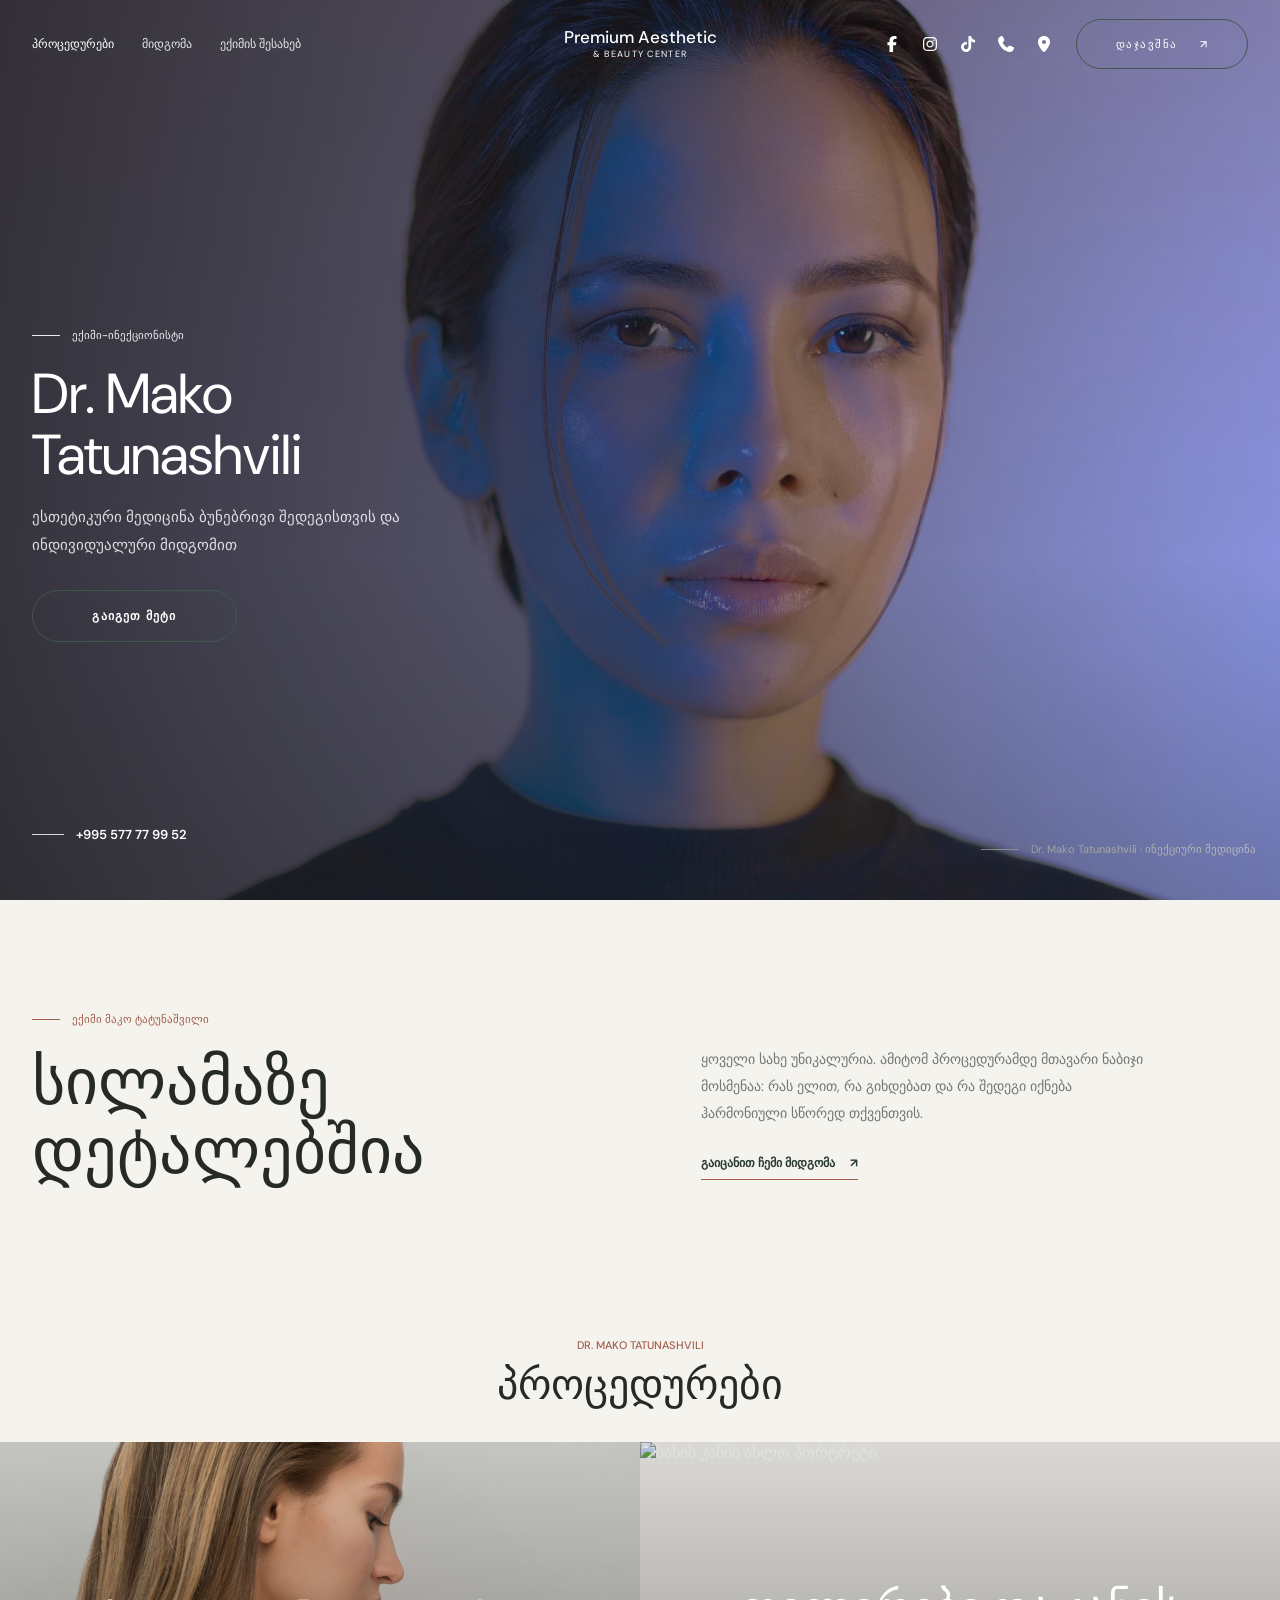
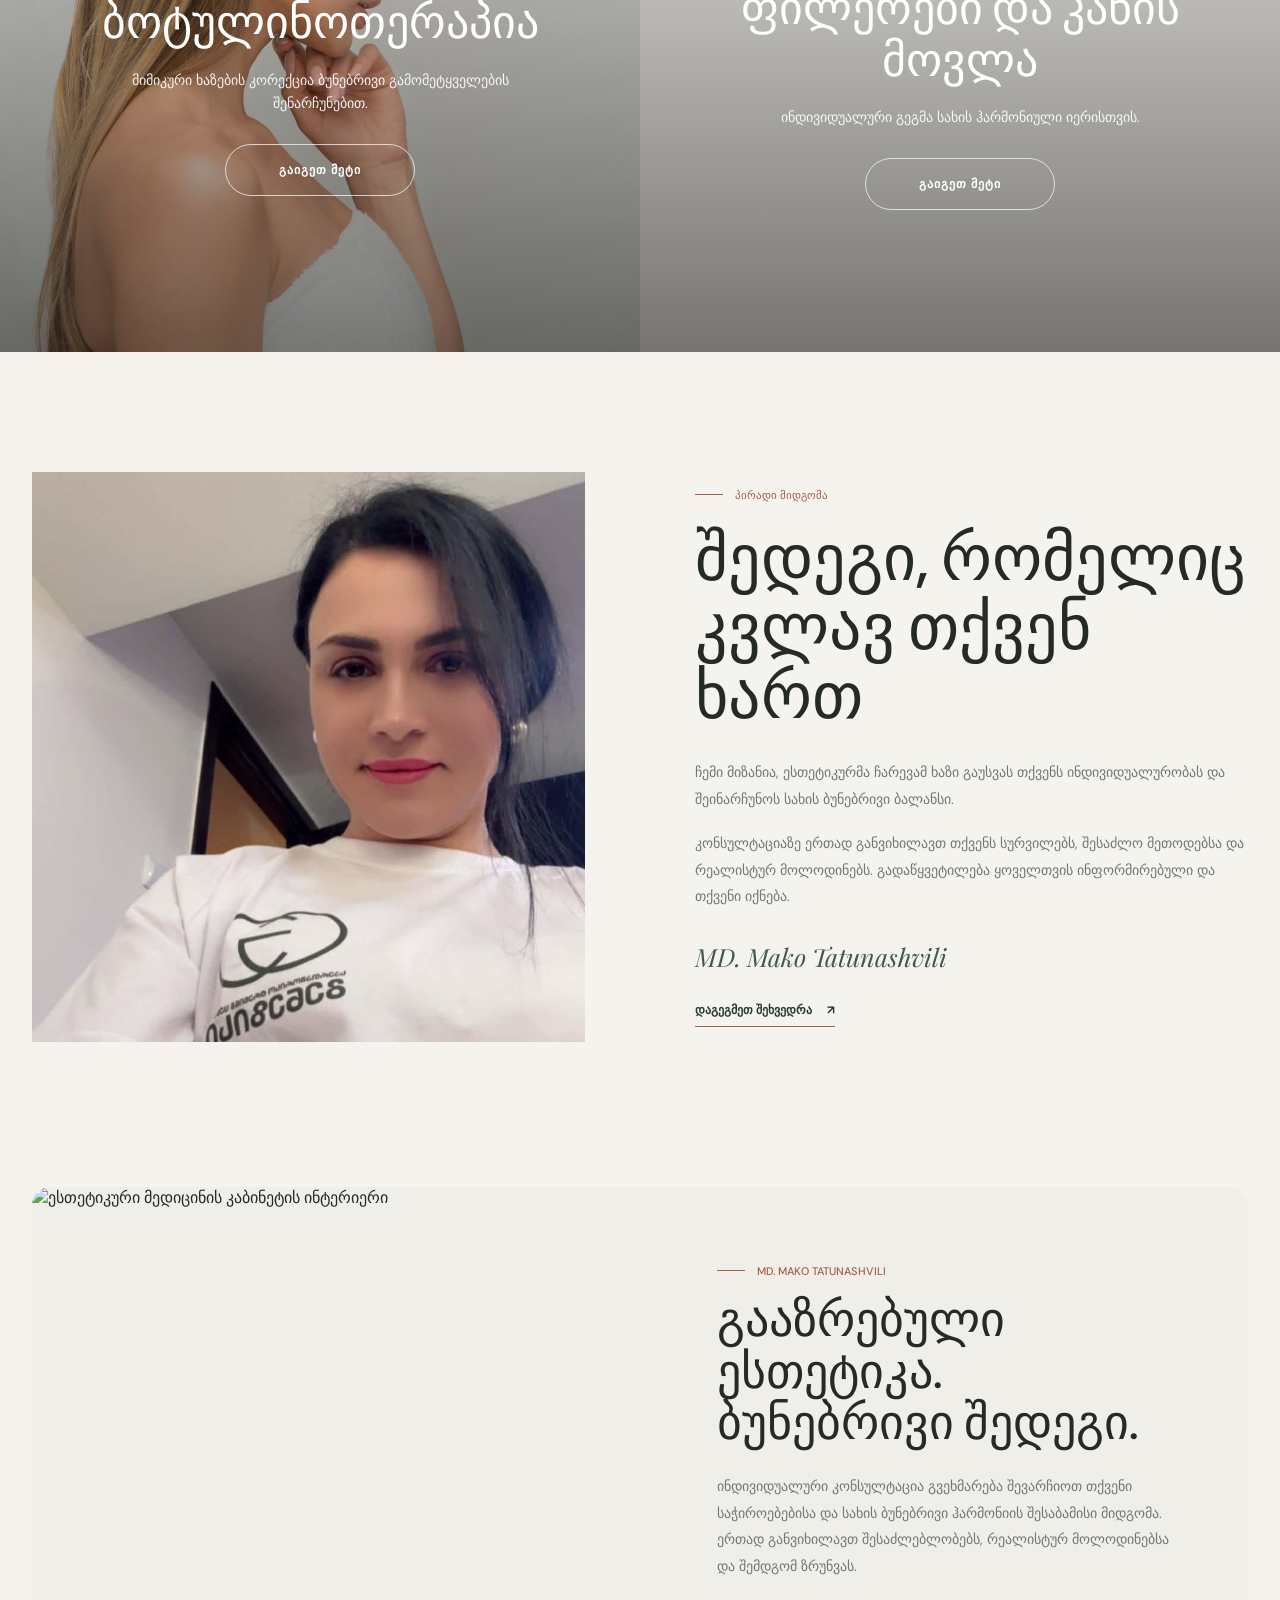
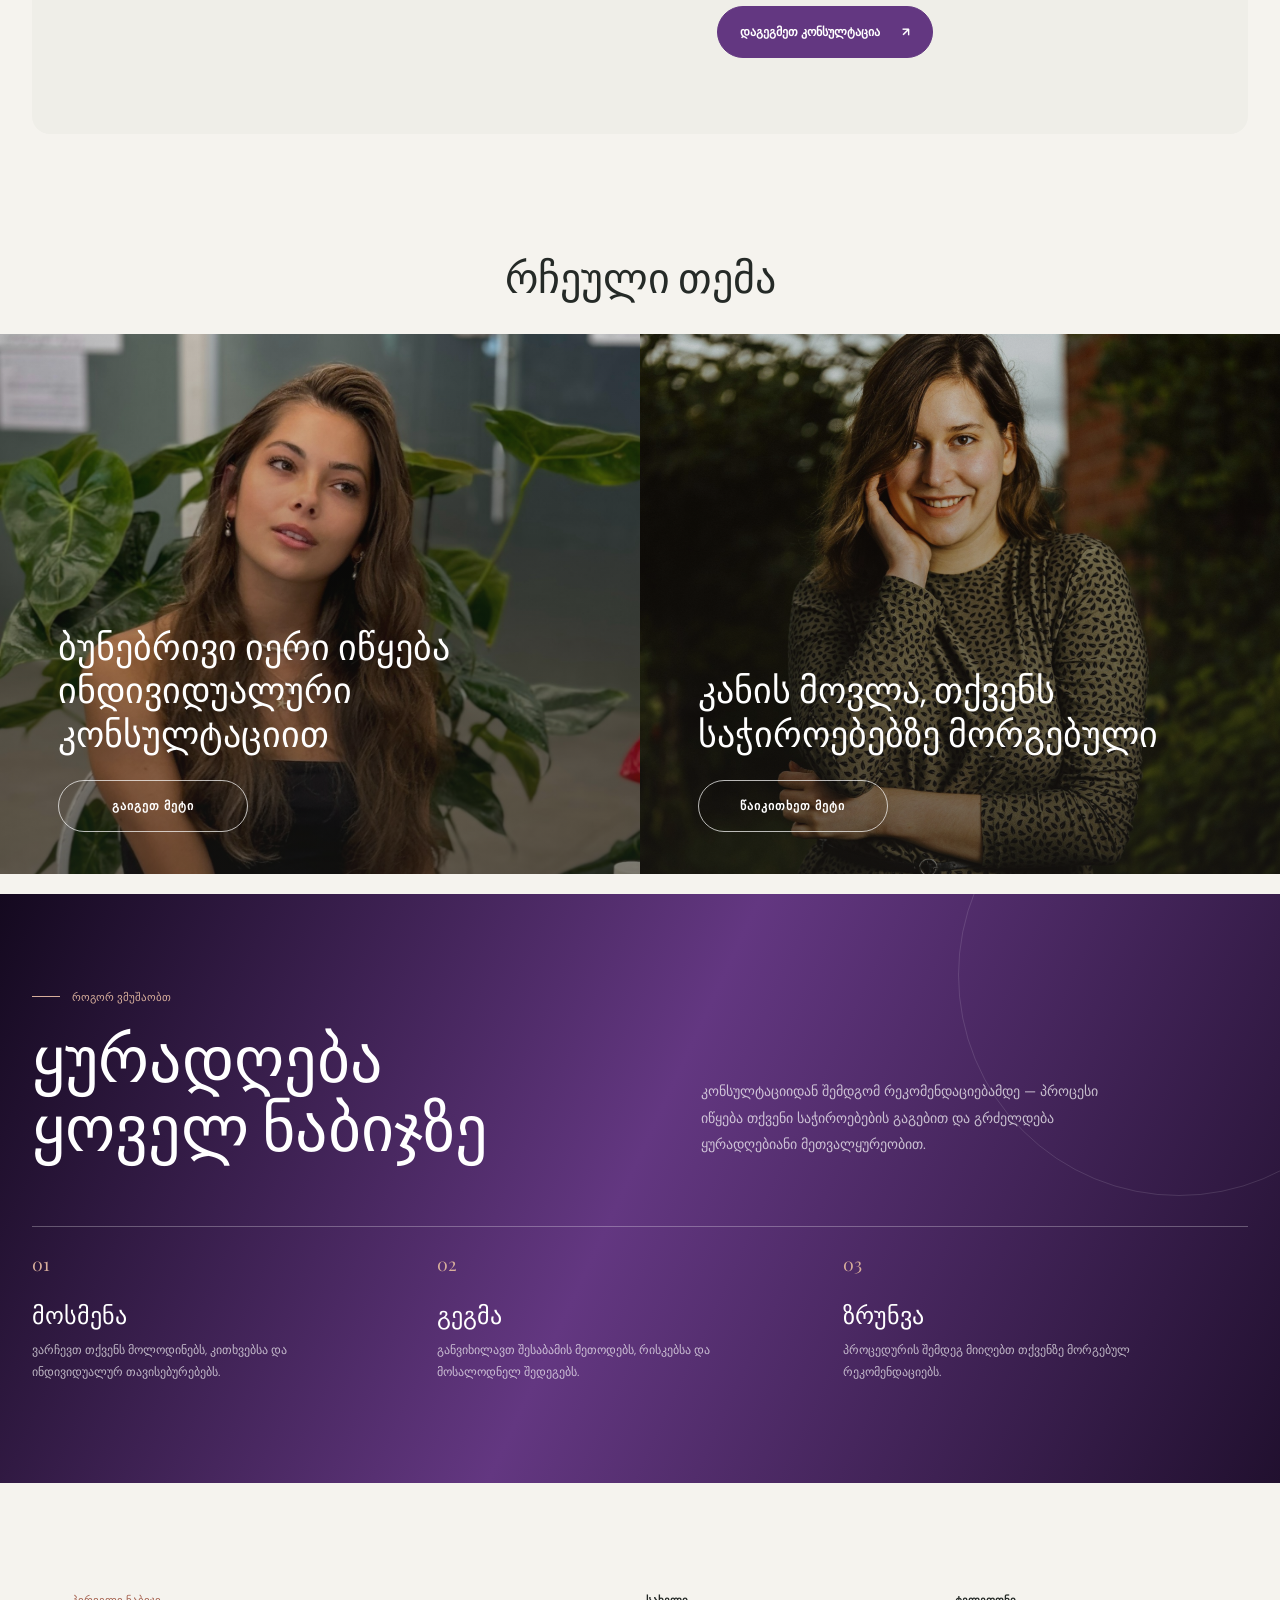
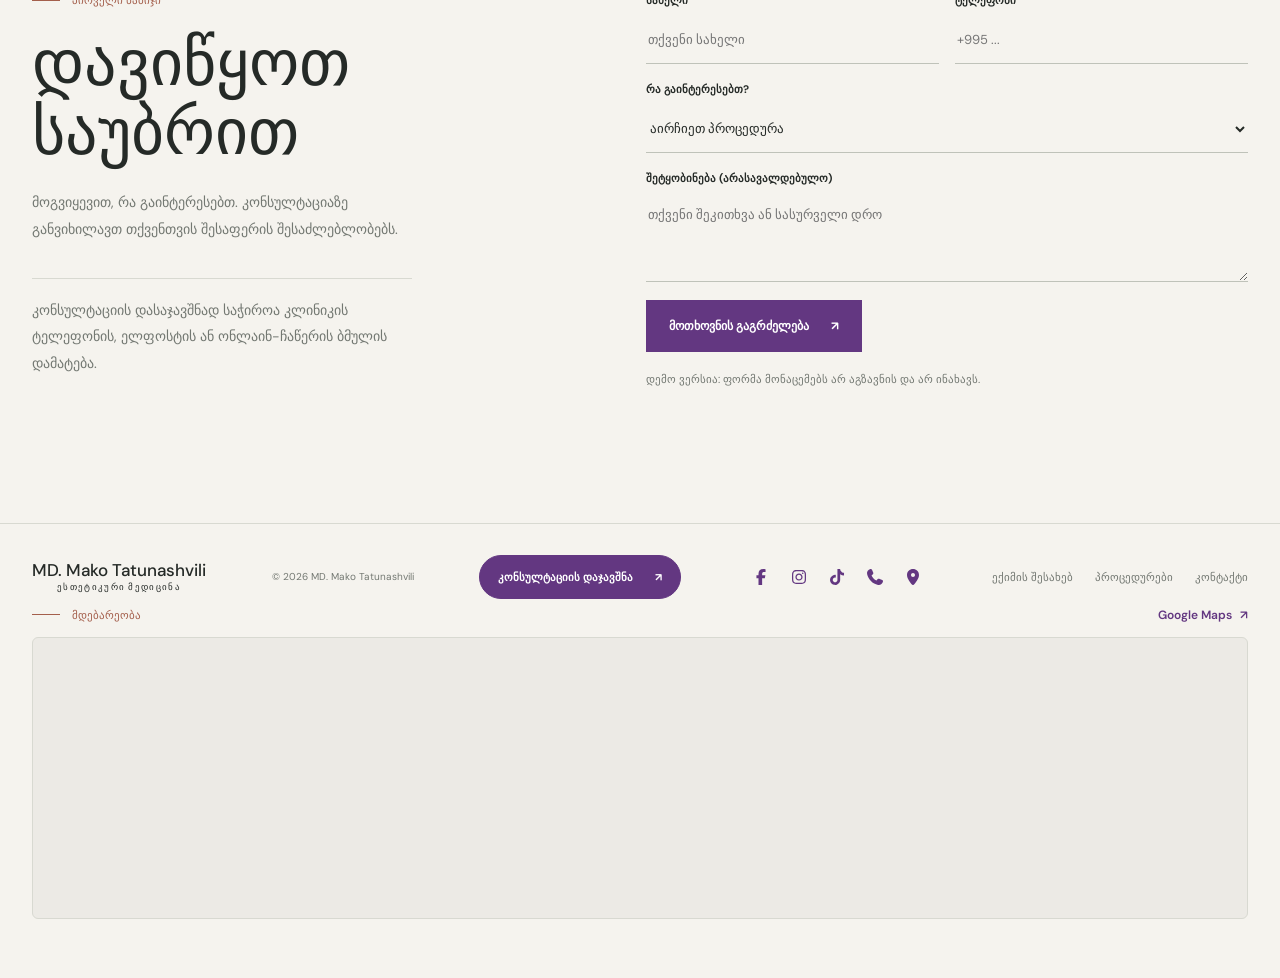
==== index.html @ dfa39234 "delete ." ====
<!doctype html>
<html lang="ka">
  <head>
    <meta charset="UTF-8" />
    <meta name="viewport" content="width=device-width, initial-scale=1.0" />
    <meta name="theme-color" content="#f5f3ee" />
    <meta
      name="description"
      content="MD. Mako Tatunashvili — ესთეტიკური მედიცინა, ინდივიდუალური მიდგომა და ბუნებრივი შედეგები."
    />
    <title>Dr. Mako Tatunashvili | ესთეტიკური მედიცინა</title>
    <link rel="preconnect" href="https://fonts.googleapis.com" />
    <link rel="preconnect" href="https://fonts.gstatic.com" crossorigin />
    <link
      href="https://fonts.googleapis.com/css2?family=DM+Sans:wght@400;500;600;700&family=Playfair+Display:wght@400;500;600&display=swap"
      rel="stylesheet"
    />
    <link rel="stylesheet" href="styles.css" />
  </head>
  <body>
    <main>
      <section class="hero" id="top">
        <img class="hero-photo" data-photo="hero" alt="ქალის პორტრეტი" />
        <header class="site-header">
          <div class="wrap nav">
            <a
              class="brand"
              href="#top"
              aria-label="MD. Mako Tatunashvili, მთავარი გვერდი"
            >
              <strong>Premium Aesthetic</strong>
              <span>& Beauty Center</span>
            </a>
            <nav class="nav-links" aria-label="მთავარი ნავიგაცია">
              <button
                class="nav-trigger"
                type="button"
                aria-expanded="false"
                aria-controls="procedures-menu"
              >
                პროცედურები
              </button>
              <a href="#approach">მიდგომა</a>
              <a href="#about">ექიმის შესახებ</a>
            </nav>
            <div class="header-actions">
              <div class="social-links" aria-label="სოციალური ქსელები">
                <a
                  class="social-link"
                  data-contact-link="facebook"
                  aria-label="Facebook"
                  title="Facebook"
                >
                  <span
                    class="social-icon social-icon-facebook"
                    aria-hidden="true"
                  ></span>
                </a>
                <a
                  class="social-link"
                  data-contact-link="instagram"
                  aria-label="Instagram"
                  title="Instagram"
                >
                  <span
                    class="social-icon social-icon-instagram"
                    aria-hidden="true"
                  ></span>
                </a>
                <a
                  class="social-link"
                  data-contact-link="tiktok"
                  aria-label="TikTok"
                  title="TikTok"
                >
                  <span
                    class="social-icon social-icon-tiktok"
                    aria-hidden="true"
                  ></span>
                </a>
                <a
                  class="social-link"
                  data-contact-link="phone"
                  aria-label="WhatsApp"
                  title="WhatsApp"
                >
                  <span
                    class="social-icon social-icon-phone"
                    aria-hidden="true"
                  ></span>
                </a>
                <a
                  class="social-link"
                  data-contact-link="googleMaps"
                  aria-label="ლოკაცია"
                  title="Google Maps"
                >
                  <span
                    class="social-icon social-icon-location"
                    aria-hidden="true"
                  ></span>
                </a>
              </div>
              <a class="button nav-book" href="#booking"
                >დაჯავშნა <span aria-hidden="true">↗</span></a
              >
            </div>
            <button
              class="menu-toggle"
              type="button"
              aria-label="მენიუს გახსნა"
              aria-expanded="false"
            >
              ☰
            </button>
          </div>
          <div class="mega-menu" id="procedures-menu" aria-hidden="true">
            <div class="wrap mega-menu-inner">
              <div class="mega-column">
                <p class="mega-label">ესთეტიკის ცენტრი</p>
                <a href="#treatments">ინექციები</a>
                <a href="#treatments">ლაზერი</a>
                <a href="#treatments">კოსმეტოლოგიური პროცედურები</a>
              </div>
              <div class="mega-column">
                <p class="mega-label">სილამაზის ცენტრი</p>
                <a href="#approach">თმა</a>
                <a href="#approach">ფრჩხილები</a>
                <a href="#booking">წარბები და წამწამები</a>
              </div>
              <a class="mega-feature" href="#treatments">
                <img
                  data-photo="megaMenu"
                  alt="ესთეტიკური მედიცინის პორტრეტი"
                />
                <span>ბუნებრივი შედეგი იწყება სწორი კონსულტაციით</span>
                <span class="mega-feature-arrow" aria-hidden="true">↗</span>
              </a>
            </div>
          </div>
        </header>
        <div class="wrap hero-content">
          <div class="hero-copy">
            <p class="eyebrow">ექიმი-ინექციონისტი</p>
            <h1>Dr. Mako <span>Tatunashvili</span></h1>
            <p>
              ესთეტიკური მედიცინა ბუნებრივი შედეგისთვის და ინდივიდუალური
              მიდგომით
            </p>
            <div class="hero-actions">
              <a class="button" href="#about">გაიგეთ მეტი</a>
            </div>
          </div>
          <a
            class="hero-phone"
            data-contact-link="phone"
            href="https://wa.me/995577779952"
            target="_blank"
            rel="noopener noreferrer"
            aria-label="WhatsApp: +995 577 77 99 52"
          >
            +995 577 77 99 52
          </a>
        </div>
        <div class="wrap">
          <div class="hero-note">
            Dr. Mako Tatunashvili · ინექციური მედიცინა
          </div>
        </div>
      </section>

      <section class="intro" id="about">
        <div class="wrap intro-grid">
          <div>
            <p class="eyebrow">ექიმი მაკო ტატუნაშვილი</p>
            <h2 class="display">სილამაზე დეტალებშია</h2>
          </div>
          <div class="intro-copy">
            <p>
              ყოველი სახე უნიკალურია. ამიტომ პროცედურამდე მთავარი ნაბიჯი
              მოსმენაა: რას ელით, რა გიხდებათ და რა შედეგი იქნება ჰარმონიული
              სწორედ თქვენთვის.
            </p>
            <a class="text-link" href="#approach"
              >გაიცანით ჩემი მიდგომა <span aria-hidden="true">↗</span></a
            >
          </div>
        </div>
      </section>

      <section class="treatments" id="treatments">
        <div class="procedure-heading">
          <p class="eyebrow">Dr. Mako Tatunashvili</p>
          <h2 class="display">პროცედურები</h2>
        </div>
        <div class="procedure-grid">
          <article class="procedure-card">
            <img data-photo="botulinum" alt="სახის ბუნებრივი გამომეტყველება" />
            <div class="procedure-card-content">
              <h3>ბოტულინოთერაპია</h3>
              <p>
                მიმიკური ხაზების კორექცია ბუნებრივი გამომეტყველების
                შენარჩუნებით.
              </p>
              <a class="button button-light" href="#booking">გაიგეთ მეტი</a>
            </div>
          </article>
          <article class="procedure-card">
            <img data-photo="fillers" alt="სახის კანის ახლო პორტრეტი" />
            <div class="procedure-card-content">
              <h3>ფილერები და კანის მოვლა</h3>
              <p>ინდივიდუალური გეგმა სახის ჰარმონიული იერისთვის.</p>
              <a class="button button-light" href="#booking">გაიგეთ მეტი</a>
            </div>
          </article>
        </div>
      </section>

      <section class="doctor">
        <div class="wrap doctor-grid">
          <div class="doctor-photo">
            <img
              src="./assets/16.jpg"
              alt="ექიმი ესთეტიკური მედიცინის კაბინეტში"
            />
          </div>
          <div class="doctor-copy">
            <p class="eyebrow">პირადი მიდგომა</p>
            <h2 class="display">შედეგი, რომელიც კვლავ თქვენ ხართ</h2>
            <p>
              ჩემი მიზანია, ესთეტიკურმა ჩარევამ ხაზი გაუსვას თქვენს
              ინდივიდუალურობას და შეინარჩუნოს სახის ბუნებრივი ბალანსი.
            </p>
            <p>
              კონსულტაციაზე ერთად განვიხილავთ თქვენს სურვილებს, შესაძლო
              მეთოდებსა და რეალისტურ მოლოდინებს. გადაწყვეტილება ყოველთვის
              ინფორმირებული და თქვენი იქნება.
            </p>
            <div class="doctor-signature">MD. Mako Tatunashvili</div>
            <a class="text-link" href="#booking"
              >დაგეგმეთ შეხვედრა <span aria-hidden="true">↗</span></a
            >
          </div>
        </div>
      </section>

      <section class="results-section" aria-labelledby="results-title">
        <div class="results-panel">
          <div class="results-photo">
            <img
              data-photo="results"
              alt="ესთეტიკური მედიცინის კაბინეტის ინტერიერი"
            />
          </div>
          <div class="results-copy">
            <p class="eyebrow">MD. Mako Tatunashvili</p>
            <h2 class="display" id="results-title">
              გააზრებული ესთეტიკა. ბუნებრივი შედეგი.
            </h2>
            <p>
              ინდივიდუალური კონსულტაცია გვეხმარება შევარჩიოთ თქვენი
              საჭიროებებისა და სახის ბუნებრივი ჰარმონიის შესაბამისი მიდგომა.
              ერთად განვიხილავთ შესაძლებლობებს, რეალისტურ მოლოდინებსა და შემდგომ
              ზრუნვას.
            </p>
            <a class="button results-cta" href="#booking">
              დაგეგმეთ კონსულტაცია <span aria-hidden="true">↗</span>
            </a>
          </div>
        </div>
      </section>

      <section class="feature" aria-labelledby="feature-title">
        <div class="feature-heading">
          <h2 class="display" id="feature-title">რჩეული თემა</h2>
        </div>
        <div class="feature-grid">
          <article class="feature-story">
            <img
              data-photo="featureConsultation"
              alt="კანის მოვლის პროცედურა"
            />
            <div class="feature-story-content">
              <h3>ბუნებრივი იერი იწყება ინდივიდუალური კონსულტაციით</h3>
              <a class="button button-light" href="#approach">გაიგეთ მეტი</a>
            </div>
          </article>
          <article class="feature-story">
            <img
              data-photo="featureSkin"
              alt="ქალის პორტრეტი ბუნებრივ განათებაში"
            />
            <div class="feature-story-content">
              <h3>კანის მოვლა, თქვენს საჭიროებებზე მორგებული</h3>
              <a class="button button-light" href="#treatments"
                >წაიკითხეთ მეტი</a
              >
            </div>
          </article>
        </div>
      </section>

      <section class="approach" id="approach">
        <div class="wrap">
          <div class="approach-head">
            <div>
              <p class="eyebrow">როგორ ვმუშაობთ</p>
              <h2 class="display">ყურადღება ყოველ ნაბიჯზე</h2>
            </div>
            <p>
              კონსულტაციიდან შემდგომ რეკომენდაციებამდე — პროცესი იწყება თქვენი
              საჭიროებების გაგებით და გრძელდება ყურადღებიანი მეთვალყურეობით.
            </p>
          </div>
          <div class="steps">
            <article class="step">
              <span>01</span>
              <h3>მოსმენა</h3>
              <p>
                ვარჩევთ თქვენს მოლოდინებს, კითხვებსა და ინდივიდუალურ
                თავისებურებებს.
              </p>
            </article>
            <article class="step">
              <span>02</span>
              <h3>გეგმა</h3>
              <p>
                განვიხილავთ შესაბამის მეთოდებს, რისკებსა და მოსალოდნელ შედეგებს.
              </p>
            </article>
            <article class="step">
              <span>03</span>
              <h3>ზრუნვა</h3>
              <p>პროცედურის შემდეგ მიიღებთ თქვენზე მორგებულ რეკომენდაციებს.</p>
            </article>
          </div>
        </div>
      </section>

      <section class="booking" id="booking">
        <div class="wrap booking-grid">
          <div class="booking-copy">
            <p class="eyebrow">პირველი ნაბიჯი</p>
            <h2 class="display">დავიწყოთ საუბრით</h2>
            <p>
              მოგვიყევით, რა გაინტერესებთ. კონსულტაციაზე განვიხილავთ თქვენთვის
              შესაფერის შესაძლებლობებს.
            </p>
            <p class="contact-note">
              კონსულტაციის დასაჯავშნად საჭიროა კლინიკის ტელეფონის, ელფოსტის ან
              ონლაინ-ჩაწერის ბმულის დამატება.
            </p>
          </div>
          <form class="booking-form">
            <div class="field">
              <label for="name">სახელი</label
              ><input
                id="name"
                name="name"
                autocomplete="name"
                placeholder="თქვენი სახელი"
                required
              />
            </div>
            <div class="field">
              <label for="phone">ტელეფონი</label
              ><input
                id="phone"
                name="phone"
                autocomplete="tel"
                type="tel"
                placeholder="+995 ..."
                required
              />
            </div>
            <div class="field field-wide">
              <label for="service">რა გაინტერესებთ?</label>
              <select id="service" name="service" required>
                <option value="" disabled selected>აირჩიეთ პროცედურა</option>
                <option>ბოტულინოთერაპია</option>
                <option>ფილერები</option>
                <option>კანის ხარისხი</option>
                <option>კონსულტაცია</option>
              </select>
            </div>
            <div class="field field-wide">
              <label for="message"
                >შეტყობინება <span>(არასავალდებულო)</span></label
              ><textarea
                id="message"
                name="message"
                placeholder="თქვენი შეკითხვა ან სასურველი დრო"
              ></textarea>
            </div>
            <button class="button" type="submit">
              მოთხოვნის გაგრძელება <span aria-hidden="true">↗</span>
            </button>
            <p class="form-note">
              დემო ვერსია: ფორმა მონაცემებს არ აგზავნის და არ ინახავს.
            </p>
            <p class="form-status" role="status" aria-live="polite"></p>
          </form>
        </div>
      </section>
    </main>

    <footer>
      <div class="wrap footer-row">
        <a class="brand" href="#top"
          ><strong>MD. Mako Tatunashvili</strong
          ><span>ესთეტიკური მედიცინა</span></a
        >
        <p>© <span id="year"></span> MD. Mako Tatunashvili</p>
        <a class="button footer-cta" href="#booking">
          კონსულტაციის დაჯავშნა <span aria-hidden="true">↗</span>
        </a>
        <div
          class="social-links footer-social-links"
          aria-label="სოციალური ქსელები"
        >
          <a
            class="social-link"
            data-contact-link="facebook"
            aria-label="Facebook"
            title="Facebook"
          >
            <span
              class="social-icon social-icon-facebook"
              aria-hidden="true"
            ></span>
          </a>
          <a
            class="social-link"
            data-contact-link="instagram"
            aria-label="Instagram"
            title="Instagram"
          >
            <span
              class="social-icon social-icon-instagram"
              aria-hidden="true"
            ></span>
          </a>
          <a
            class="social-link"
            data-contact-link="tiktok"
            aria-label="TikTok"
            title="TikTok"
          >
            <span
              class="social-icon social-icon-tiktok"
              aria-hidden="true"
            ></span>
          </a>
          <a
            class="social-link"
            data-contact-link="phone"
            aria-label="WhatsApp"
            title="WhatsApp"
          >
            <span
              class="social-icon social-icon-phone"
              aria-hidden="true"
            ></span>
          </a>
          <a
            class="social-link"
            data-contact-link="googleMaps"
            href="#google-map"
            aria-label="ლოკაცია"
            title="Google Maps"
          >
            <span
              class="social-icon social-icon-location"
              aria-hidden="true"
            ></span>
          </a>
        </div>
        <div class="footer-links">
          <a href="#about">ექიმის შესახებ</a
          ><a href="#treatments">პროცედურები</a><a href="#booking">კონტაქტი</a>
        </div>
      </div>
      <div class="footer-map" id="google-map">
        <div class="wrap">
          <div class="footer-map-heading">
            <p class="eyebrow">მდებარეობა</p>
            <a
              class="footer-map-link"
              data-contact-link="googleMaps"
              href="https://maps.app.goo.gl/9T3Chng8KaHrdHcV8"
              target="_blank"
              rel="noopener noreferrer"
            >
              Google Maps <span aria-hidden="true">↗</span>
            </a>
          </div>
          <div class="google-map-frame-wrap">
            <iframe
              class="google-map-frame"
              title="MD. Mako Tatunashvili — Google Maps"
              loading="lazy"
              referrerpolicy="no-referrer-when-downgrade"
              hidden
            ></iframe>
            <div class="map-placeholder">
              <span
                class="social-icon social-icon-location"
                aria-hidden="true"
              ></span>
              <span>Google Maps</span>
            </div>
          </div>
        </div>
      </div>
    </footer>
    <a class="mobile-booking" href="#booking"
      >კონსულტაციის მოთხოვნა <span aria-hidden="true">↗</span></a
    >
    <script src="photos.js"></script>
    <script src="script.js"></script>
  </body>
</html>
---- styles.css ----
:root {
  --paper: #f5f3ee;
  --ink: #252a27;
  --muted: #737872;
  --green: #42584d;
  --green-deep: #293b33;
  --line: #d8d9d1;
  --rust: #a45f4c;
  --blue-deep: #405f74;
  --purple-accent: #633781;
  --serif: "Playfair Display", Georgia, serif;
  --sans: "DM Sans", Arial, sans-serif;
}

* {
  box-sizing: border-box;
}
html {
  scroll-behavior: smooth;
  scrollbar-width: none;
  -ms-overflow-style: none;
}
html::-webkit-scrollbar {
  display: none;
}
body {
  margin: 0;
  color: var(--ink);
  background: var(--paper);
  font-family: var(--sans);
  -webkit-font-smoothing: antialiased;
}
a {
  color: inherit;
  text-decoration: none;
}
button,
input,
select,
textarea {
  font: inherit;
}
img {
  display: block;
  max-width: 100%;
}
.wrap {
  width: min(1220px, calc(100% - 64px));
  margin-inline: auto;
}
.eyebrow {
  display: flex;
  align-items: center;
  gap: 12px;
  margin: 0 0 22px;
  color: var(--rust);
  font-size: 11px;
  font-weight: 500;
  letter-spacing: 0;
  text-transform: uppercase;
}
.eyebrow::before {
  width: 28px;
  height: 1px;
  background: currentColor;
  content: "";
}
.display {
  margin: 0;
  font-family: var(--sans);
  font-size: clamp(38px, 5vw, 66px);
  font-weight: 500;
  line-height: 1.08;
  letter-spacing: 0;
}
.button {
  display: inline-flex;
  min-height: 52px;
  align-items: center;
  justify-content: center;
  gap: 22px;
  padding: 0 22px;
  border: 1px solid var(--green);
  background: var(--green);
  color: #fff;
  font-size: 12px;
  font-weight: 700;
  transition:
    background 0.2s ease,
    color 0.2s ease;
}
.button:hover {
  background: var(--green-deep);
}
.button-light {
  border-color: rgba(255, 255, 255, 0.7);
  background: transparent;
  color: white;
}
.button-light:hover {
  background: white;
  color: var(--ink);
}

.hero {
  position: relative;
  min-height: 740px;
  min-height: max(740px, 100svh);
  overflow: hidden;
  background: #39342f;
  color: white;
}
.hero::before {
  position: absolute;
  z-index: 1;
  inset: 0;
  background:
    linear-gradient(
      90deg,
      rgba(30, 27, 24, 0.82) 0%,
      rgba(30, 27, 24, 0.61) 43%,
      rgba(30, 27, 24, 0.08) 100%
    ),
    linear-gradient(0deg, rgba(25, 32, 29, 0.27), transparent 38%);
  content: "";
}
.hero-photo {
  position: absolute;
  z-index: 0;
  inset: 0;
  width: 100%;
  height: 100%;
  object-fit: cover;
  object-position: center 42%;
}
.site-header {
  position: fixed;
  z-index: 5;
  inset: 0 0 auto;
  color: #fff;
  transition: color 0.2s ease;
}
.site-header.menu-open,
.site-header.mobile-open,
.site-header.is-scrolled {
  background: var(--paper);
  color: var(--ink);
}
.site-header.mobile-open .menu-toggle,
.site-header.is-scrolled .menu-toggle {
  border-color: var(--ink);
  color: var(--ink);
}
.nav {
  display: grid;
  grid-template-columns: 1fr auto 1fr;
  height: 88px;
  align-items: center;
  gap: 26px;
}
.brand {
  display: inline-flex;
  flex-direction: column;
  grid-column: 2;
  grid-row: 1;
  align-items: center;
  gap: 4px;
  line-height: 1;
  text-align: center;
  white-space: nowrap;
}
.brand strong {
  font-family: var(--sans);
  font-size: 17px;
  font-weight: 500;
}
.brand span {
  font-size: 9px;
  letter-spacing: 1.3px;
  text-transform: uppercase;
}
.nav-links {
  display: flex;
  grid-column: 1;
  grid-row: 1;
  align-items: center;
  gap: 28px;
  font-size: 12px;
}
.nav-trigger {
  display: inline-flex;
  align-items: center;
  gap: 7px;
  padding: 12px 0;
  border: 0;
  background: transparent;
  color: inherit;
  cursor: pointer;
  font: inherit;
}
.site-header.menu-open .nav-book,
.site-header.is-scrolled .nav-book {
  border-color: var(--ink);
  color: var(--ink);
}
.mega-menu {
  position: absolute;
  top: 100%;
  right: 0;
  left: 0;
  border-top: 1px solid var(--line);
  background: var(--paper);
  color: var(--ink);
  opacity: 0;
  pointer-events: none;
  transform: translateY(-8px);
  transition:
    opacity 0.2s ease,
    transform 0.2s ease;
  visibility: hidden;
}
.site-header.menu-open .mega-menu {
  opacity: 1;
  pointer-events: auto;
  transform: translateY(0);
  visibility: visible;
}
.header-actions {
  display: flex;
  grid-column: 3;
  grid-row: 1;
  align-items: center;
  justify-self: end;
  gap: 18px;
}
.social-links {
  display: flex;
  align-items: center;
  gap: 10px;
}
.social-link {
  display: inline-grid;
  width: 28px;
  height: 40px;
  flex: 0 0 auto;
  place-items: center;
  color: inherit;
  transition: opacity 0.2s ease;
}
.social-link:hover {
  opacity: 0.68;
}
.social-link[aria-disabled="true"] {
  cursor: default;
  opacity: 0.55;
}
.social-link:focus-visible,
.footer-map-link:focus-visible {
  outline: 2px solid currentColor;
  outline-offset: 3px;
}
.social-icon {
  display: block;
  width: 20px;
  height: 20px;
  background-color: currentColor;
  mask-position: center;
  mask-repeat: no-repeat;
  mask-size: contain;
  -webkit-mask-position: center;
  -webkit-mask-repeat: no-repeat;
  -webkit-mask-size: contain;
}
.social-icon-facebook {
  mask-image: url("./icons/facebook-f-brands-solid-full.svg");
  -webkit-mask-image: url("./icons/facebook-f-brands-solid-full.svg");
}
.social-icon-instagram {
  mask-image: url("./icons/instagram-brands-solid-full.svg");
  -webkit-mask-image: url("./icons/instagram-brands-solid-full.svg");
}
.social-icon-tiktok {
  mask-image: url("./icons/tiktok-brands-solid-full.svg");
  -webkit-mask-image: url("./icons/tiktok-brands-solid-full.svg");
}
.social-icon-phone {
  mask-image: url("./icons/phone-solid-full.svg");
  -webkit-mask-image: url("./icons/phone-solid-full.svg");
}
.social-icon-location {
  mask-image: url("./icons/location-dot-solid-full.svg");
  -webkit-mask-image: url("./icons/location-dot-solid-full.svg");
}
.mega-menu-inner {
  display: grid;
  grid-template-columns: 0.8fr 0.8fr 1.45fr;
  gap: 42px;
  padding-top: 30px;
  padding-bottom: 30px;
}
.mega-column {
  display: flex;
  align-items: flex-start;
  flex-direction: column;
  gap: 14px;
  padding-top: 4px;
}
.mega-label {
  margin: 0 0 3px;
  font-size: 12px;
  font-weight: 700;
}
.mega-column a {
  font-size: 13px;
  transition: color 0.2s ease;
}
.mega-column a:hover {
  color: var(--rust);
}
.mega-feature {
  position: relative;
  display: flex;
  min-height: 205px;
  align-items: flex-end;
  justify-content: space-between;
  gap: 18px;
  overflow: hidden;
  padding: 22px;
  border-radius: 12px;
  background: #48433f;
  color: #fff;
  font-family: var(--serif);
  font-size: 21px;
  line-height: 1.2;
}
.mega-feature img {
  position: absolute;
  z-index: 0;
  inset: 0;
  width: 100%;
  height: 100%;
  object-fit: cover;
  object-position: center 36%;
}
.mega-feature::after {
  position: absolute;
  z-index: 1;
  inset: 0;
  background: linear-gradient(
    0deg,
    rgba(24, 28, 25, 0.65),
    rgba(24, 28, 25, 0.02) 75%
  );
  content: "";
}
.mega-feature > span {
  position: relative;
  z-index: 2;
}
.mega-feature-arrow {
  display: grid;
  width: 42px;
  height: 42px;
  flex: 0 0 auto;
  place-items: center;
  border: 1px solid rgba(255, 255, 255, 0.8);
  border-radius: 50%;
  font-family: var(--sans);
  font-size: 19px;
}
.nav-links a:not(.button) {
  opacity: 0.87;
  transition: opacity 0.2s;
}
.nav-links a:not(.button):hover {
  opacity: 1;
}
.nav-links .button {
  min-height: 44px;
  padding-inline: 18px;
}
.nav-book {
  min-width: 172px;
  min-height: 50px;
  border-radius: 999px;
  background: transparent;
  color: white;
  font-size: 11px;
  font-weight: 500;
  letter-spacing: 1.5px;
}
.nav-book:hover {
  background: white;
  color: var(--ink);
}
.menu-toggle {
  display: none;
  width: 44px;
  height: 44px;
  border: 1px solid rgba(255, 255, 255, 0.55);
  background: transparent;
  color: white;
  cursor: pointer;
  font-size: 20px;
}
.hero-content {
  position: relative;
  z-index: 2;
  display: flex;
  min-height: inherit;
  align-items: center;
  padding-top: 70px;
}
.hero-copy {
  max-width: 560px;
  padding: 0;
  animation: arrive 0.8s ease both;
}
.hero .eyebrow {
  color: rgba(255, 255, 255, 0.9);
}
.hero h1 {
  max-width: 720px;
  margin: 0;
  font-family: var(--sans);
  font-size: clamp(42px, 4.4vw, 64px);
  font-weight: 400;
  line-height: 1.08;
  letter-spacing: 0;
}
.hero h1 span {
  display: block;
  color: #fff;
  font-style: normal;
}
.hero-copy > p:not(.eyebrow) {
  max-width: 430px;
  margin: 18px 0 30px;
  color: rgba(255, 255, 255, 0.83);
  font-size: 15px;
  line-height: 1.85;
}
.hero-actions {
  display: flex;
  flex-wrap: wrap;
  gap: 12px;
}
.hero-actions .button {
  min-width: 205px;
  border-radius: 999px;
  background: transparent;
  color: white;
  letter-spacing: 1.2px;
  text-transform: uppercase;
}
.hero-actions .button:hover {
  background: white;
  color: var(--ink);
}
.hero-note {
  position: absolute;
  right: 24px;
  bottom: 44px;
  display: flex;
  align-items: center;
  gap: 12px;
  color: white;
  font-size: 11px;
}
.hero-phone {
  position: absolute;
  bottom: 44px;
  left: 0;
  display: inline-flex;
  min-height: 44px;
  align-items: center;
  gap: 12px;
  color: white;
  font-size: 13px;
  font-weight: 600;
  font-variant-numeric: tabular-nums;
  transition: opacity 0.2s ease;
}
.hero-phone::before {
  width: 32px;
  height: 1px;
  background: rgba(255, 255, 255, 0.8);
  content: "";
}
.hero-phone:hover {
  opacity: 0.75;
}
.hero-phone:focus-visible {
  outline: 2px solid white;
  outline-offset: 4px;
}
.hero-note::before {
  width: 38px;
  height: 1px;
  background: rgba(255, 255, 255, 0.8);
  content: "";
}

.intro {
  padding: 112px 0 118px;
}
.intro-grid {
  display: grid;
  grid-template-columns: 1fr 1fr;
  align-items: end;
  gap: 10%;
}
.intro .display {
  max-width: 590px;
}
.intro-copy {
  max-width: 450px;
  padding-bottom: 6px;
}
.intro-copy p {
  margin: 0 0 25px;
  color: var(--muted);
  font-size: 14px;
  line-height: 1.9;
}
.text-link {
  display: inline-flex;
  align-items: center;
  gap: 15px;
  border-bottom: 1px solid var(--rust);
  padding-bottom: 8px;
  color: var(--green-deep);
  font-size: 12px;
  font-weight: 700;
}

.treatments {
  padding: 0;
  background: var(--paper);
}
.procedure-heading,
.feature-heading {
  padding: 34px 20px;
  text-align: center;
}
.procedure-heading .eyebrow {
  justify-content: center;
  margin-bottom: 10px;
}
.procedure-heading .eyebrow::before {
  display: none;
}
.procedure-heading .display,
.feature-heading .display {
  font-size: 42px;
}
.procedure-grid,
.feature-grid {
  display: grid;
  grid-template-columns: repeat(2, minmax(0, 1fr));
}
.procedure-card,
.feature-story {
  position: relative;
  min-width: 0;
  min-height: 510px;
  overflow: hidden;
  color: #fff;
}
.procedure-card > img,
.feature-story > img {
  position: absolute;
  inset: 0;
  width: 100%;
  height: 100%;
  object-fit: cover;
  transition: transform 0.5s ease;
}
.procedure-card::after,
.feature-story::after {
  position: absolute;
  inset: 0;
  background: linear-gradient(
    0deg,
    rgba(26, 25, 23, 0.58),
    rgba(26, 25, 23, 0.12)
  );
  content: "";
}
.procedure-card:hover > img,
.feature-story:hover > img {
  transform: scale(1.025);
}
.procedure-card-content {
  position: relative;
  z-index: 1;
  display: flex;
  min-height: inherit;
  align-items: center;
  flex-direction: column;
  justify-content: center;
  padding: 42px;
  text-align: center;
}
.procedure-card h3 {
  max-width: 580px;
  margin: 0;
  font-size: 46px;
  font-weight: 400;
  line-height: 1.12;
}
.procedure-card p {
  max-width: 390px;
  margin: 20px 0 28px;
  color: rgba(255, 255, 255, 0.9);
  font-size: 14px;
  line-height: 1.7;
}
.procedure-card .button,
.feature-story .button {
  min-width: 190px;
  border-radius: 999px;
  letter-spacing: 1px;
  text-transform: uppercase;
}
.feature {
  padding-bottom: 20px;
  background: var(--paper);
}
.feature-heading {
  padding-top: 42px;
  padding-bottom: 32px;
}
.feature-story {
  min-height: 540px;
}
.feature-story-content {
  position: absolute;
  z-index: 1;
  right: 40px;
  bottom: 42px;
  left: 9%;
  display: flex;
  max-width: 470px;
  align-items: flex-start;
  flex-direction: column;
}
.feature-story h3 {
  margin: 0 0 24px;
  font-size: 36px;
  font-weight: 400;
  line-height: 1.2;
}
.doctor {
  padding: 112px 0;
}
.doctor-grid {
  display: grid;
  grid-template-columns: 1fr 1fr;
  align-items: center;
  gap: 9%;
}
.doctor-photo {
  position: relative;
  min-height: 570px;
  background: #d6d3ca;
}
.doctor-photo > img {
  position: absolute;
  inset: 0;
  width: 100%;
  height: 100%;
  object-fit: cover;
  object-position: center 34%;
}
.doctor-copy {
  padding: 24px 0;
}
.doctor-copy .display {
  margin-bottom: 28px;
}
.doctor-copy p:not(.eyebrow) {
  margin: 0 0 18px;
  color: var(--muted);
  font-size: 14px;
  line-height: 1.9;
}
.doctor-signature {
  margin: 30px 0 25px;
  color: var(--green);
  font-family: var(--serif);
  font-size: 25px;
  font-style: italic;
}
.results-section {
  padding: 24px 0 80px;
  background: var(--paper);
}
.results-panel {
  display: grid;
  width: min(1420px, calc(100% - 64px));
  min-height: 520px;
  grid-template-columns: repeat(2, minmax(0, 1fr));
  margin-inline: auto;
  overflow: hidden;
  border-radius: 18px;
  background: #efeee8;
}
.results-photo {
  min-height: 520px;
}
.results-photo img {
  width: 100%;
  height: 100%;
  min-height: inherit;
  object-fit: cover;
}
.results-copy {
  display: flex;
  align-items: flex-start;
  flex-direction: column;
  justify-content: center;
  padding: clamp(40px, 6vw, 96px);
}
.results-copy .eyebrow {
  margin-bottom: 16px;
}
.results-copy .display {
  margin-bottom: 24px;
  font-size: clamp(34px, 4vw, 48px);
}
.results-copy > p:not(.eyebrow) {
  max-width: 580px;
  margin: 0 0 26px;
  color: var(--muted);
  font-size: 14px;
  line-height: 1.9;
}
.results-cta {
  min-width: 210px;
  border-color: var(--purple-accent);
  border-radius: 999px;
  background: var(--purple-accent);
  color: #fff;
  letter-spacing: 0;
}
.results-cta:hover {
  border-color: #4f2869;
  background: #4f2869;
}
.approach {
  position: relative;
  overflow: hidden;
  padding: 96px 0 100px;
  background: linear-gradient(
    115deg,
    #14091f 0%,
    var(--purple-accent) 49%,
    #21102f 100%
  );
  color: white;
}
.approach::after {
  position: absolute;
  top: -140px;
  right: -120px;
  width: 440px;
  height: 440px;
  border: 1px solid rgba(255, 255, 255, 0.12);
  border-radius: 50%;
  content: "";
}
.approach .eyebrow {
  color: #d7ae9b;
}
.approach-head {
  display: grid;
  grid-template-columns: 1fr 1fr;
  align-items: end;
  gap: 10%;
  margin-bottom: 62px;
}
.approach-head > p {
  max-width: 420px;
  margin: 0 0 6px;
  color: rgba(255, 255, 255, 0.7);
  font-size: 14px;
  line-height: 1.9;
}
.steps {
  display: grid;
  grid-template-columns: repeat(3, 1fr);
  border-top: 1px solid rgba(255, 255, 255, 0.28);
}
.step {
  padding: 25px 32px 0 0;
}
.step span {
  color: #d7ae9b;
  font-family: var(--serif);
  font-size: 18px;
}
.step h3 {
  margin: 22px 0 10px;
  font-family: var(--serif);
  font-size: 24px;
  font-weight: 400;
}
.step p {
  max-width: 290px;
  margin: 0;
  color: rgba(255, 255, 255, 0.68);
  font-size: 12px;
  line-height: 1.8;
}
.booking {
  padding: 110px 0 116px;
}
.booking-grid {
  display: grid;
  grid-template-columns: 0.9fr 1.1fr;
  gap: 10%;
}
.booking-copy .display {
  margin-bottom: 22px;
}
.booking-copy > p:not(.eyebrow) {
  max-width: 380px;
  color: var(--muted);
  font-size: 14px;
  line-height: 1.9;
}
.contact-note {
  margin-top: 35px;
  padding-top: 18px;
  border-top: 1px solid var(--line);
  color: var(--muted);
  font-size: 12px;
  line-height: 1.8;
}
.booking-form {
  display: grid;
  grid-template-columns: 1fr 1fr;
  gap: 18px 16px;
  align-content: start;
}
.field {
  display: flex;
  flex-direction: column;
  gap: 9px;
}
.field-wide {
  grid-column: 1 / -1;
}
.field label {
  font-size: 11px;
  font-weight: 700;
}
.field input,
.field select,
.field textarea {
  width: 100%;
  min-height: 48px;
  border: 0;
  border-bottom: 1px solid #bfc2b9;
  border-radius: 0;
  outline: none;
  background: transparent;
  color: var(--ink);
  font-size: 13px;
}
.field textarea {
  min-height: 88px;
  padding-top: 12px;
  resize: vertical;
}
.field input:focus,
.field select:focus,
.field textarea:focus {
  border-color: var(--green);
}
.booking-form .button {
  justify-self: start;
  border-color: var(--purple-accent);
  background: var(--purple-accent);
  color: #fff;
  cursor: pointer;
}
.booking-form .button:hover {
  border-color: #4f2869;
  background: #4f2869;
}
.form-note,
.form-status {
  grid-column: 1 / -1;
  margin: 0;
  color: var(--muted);
  font-size: 11px;
  line-height: 1.7;
}
.form-status {
  color: var(--green-deep);
  font-weight: 600;
}
footer {
  padding: 31px 0;
  border-top: 1px solid var(--line);
}
.footer-row {
  display: flex;
  align-items: center;
  justify-content: space-between;
  gap: 20px;
}
.footer-row > p {
  margin: 0;
  color: var(--muted);
  font-size: 10px;
}
.footer-links {
  display: flex;
  gap: 22px;
  color: var(--muted);
  font-size: 11px;
}
.footer-social-links {
  color: var(--purple-accent);
}
.footer-map {
  padding: 8px 0 28px;
}
.footer-map-heading {
  display: flex;
  align-items: center;
  justify-content: space-between;
  gap: 20px;
  margin-bottom: 14px;
}
.footer-map-heading .eyebrow {
  margin: 0;
}
.footer-map-link {
  display: inline-flex;
  align-items: center;
  gap: 8px;
  color: var(--purple-accent);
  font-size: 12px;
  font-weight: 600;
}
.google-map-frame-wrap {
  position: relative;
  min-height: 280px;
  overflow: hidden;
  border: 1px solid var(--line);
  border-radius: 6px;
  background: #eceae5;
}
.google-map-frame {
  display: block;
  width: 100%;
  height: 280px;
  border: 0;
}
.google-map-frame[hidden],
.map-placeholder[hidden] {
  display: none;
}
.map-placeholder {
  display: flex;
  min-height: 280px;
  align-items: center;
  justify-content: center;
  gap: 12px;
  color: var(--muted);
  font-size: 13px;
}
.map-placeholder .social-icon {
  width: 24px;
  height: 24px;
}
.footer-cta {
  min-height: 44px;
  padding-inline: 18px;
  border-color: var(--purple-accent);
  border-radius: 999px;
  background: var(--purple-accent);
  color: #fff;
  font-size: 11px;
  white-space: nowrap;
}
.footer-cta:hover {
  border-color: #4f2869;
  background: #4f2869;
  color: #fff;
}
.mobile-booking {
  display: none;
}
@keyframes arrive {
  from {
    opacity: 0;
    transform: translateY(18px);
  }
  to {
    opacity: 1;
    transform: translateY(0);
  }
}
@media (max-width: 1000px) {
  .nav-book {
    display: none;
  }
  .footer-row {
    flex-wrap: wrap;
  }
  .procedure-card h3 {
    font-size: clamp(32px, 4vw, 40px);
  }
}

@media (max-width: 800px) {
  .wrap {
    width: min(100% - 40px, 620px);
  }
  .hero {
    min-height: 730px;
    min-height: 94svh;
  }
  .hero::before {
    background-image:
      linear-gradient(90deg, rgba(25, 32, 29, 0.8), rgba(25, 32, 29, 0.26)),
      linear-gradient(0deg, rgba(25, 32, 29, 0.47), transparent 60%);
  }
  .hero-photo {
    object-position: 57% center;
  }
  .nav {
    height: 76px;
  }
  .nav .menu-toggle {
    grid-column: 3;
    grid-row: 1;
    justify-self: end;
  }
  .header-actions {
    display: none;
  }
  .nav-book {
    display: none;
  }
  .brand strong {
    font-size: 18px;
  }
  .menu-toggle {
    display: block;
  }
  .nav-links {
    position: absolute;
    top: 76px;
    left: 0;
    right: 0;
    display: none;
    align-items: stretch;
    gap: 0;
    padding: 8px 20px 20px;
    border-bottom: 1px solid rgba(255, 255, 255, 0.25);
    background: #293b33;
  }
  .nav-links.open {
    display: flex;
    flex-direction: column;
    border-bottom-color: var(--line);
    background: var(--paper);
    color: var(--ink);
  }
  .nav-links a:not(.button) {
    padding: 14px 0;
    border-bottom: 1px solid var(--line);
  }
  .nav-links .button {
    margin-top: 14px;
  }
  .hero-content {
    padding-top: 55px;
  }
  .hero-copy {
    padding: 60px 0 90px;
  }
  .hero h1 {
    font-size: clamp(42px, 10vw, 56px);
  }
  .hero-copy > p:not(.eyebrow) {
    max-width: 390px;
    font-size: 14px;
  }
  .hero-note {
    display: none;
  }
  .intro,
  .doctor,
  .booking {
    padding: 78px 0;
  }
  .results-section {
    padding: 0 0 64px;
  }
  .results-panel {
    width: min(100% - 40px, 620px);
    grid-template-columns: 1fr;
  }
  .results-photo {
    min-height: min(68vw, 360px);
  }
  .results-copy {
    padding: 36px 30px 42px;
  }
  .results-copy .display {
    font-size: 38px;
  }
  .intro-grid,
  .doctor-grid,
  .approach-head,
  .booking-grid {
    grid-template-columns: 1fr;
    gap: 32px;
  }
  .intro-copy {
    max-width: 530px;
  }
  .procedure-grid,
  .feature-grid {
    grid-template-columns: 1fr;
  }
  .procedure-card {
    min-height: 440px;
  }
  .procedure-card h3 {
    font-size: 40px;
  }
  .feature-story {
    min-height: 470px;
  }
  .doctor-grid {
    gap: 54px;
  }
  .doctor-photo {
    min-height: min(112vw, 560px);
    margin-right: 14px;
  }
  .approach {
    padding: 76px 0;
  }
  .approach-head {
    gap: 20px;
    margin-bottom: 42px;
  }
  .steps {
    grid-template-columns: 1fr;
  }
  .step {
    display: grid;
    grid-template-columns: 40px 1fr;
    padding: 20px 0;
    border-bottom: 1px solid rgba(255, 255, 255, 0.22);
  }
  .step span {
    grid-row: span 2;
  }
  .step h3 {
    margin: 0 0 8px;
  }
  .step p {
    max-width: 460px;
  }
  .booking-grid {
    gap: 24px;
  }
  .mobile-booking {
    position: fixed;
    z-index: 8;
    right: 14px;
    bottom: 14px;
    left: 14px;
    display: flex;
    min-height: 52px;
    align-items: center;
    justify-content: center;
    gap: 10px;
    background: var(--green-deep);
    color: #fff;
    font-size: 12px;
    font-weight: 700;
    box-shadow: 0 5px 22px rgba(0, 0, 0, 0.2);
  }
  .footer-row {
    flex-wrap: wrap;
  }
  .footer-map-heading {
    align-items: flex-start;
    flex-direction: column;
    gap: 10px;
  }
  footer {
    padding-bottom: 84px;
  }
}
@media (max-width: 480px) {
  .wrap {
    width: calc(100% - 36px);
  }
  .hero {
    min-height: 760px;
    min-height: 92svh;
  }
  .hero-photo {
    object-position: 60% center;
  }
  .hero h1 {
    font-size: 42px;
  }
  .hero .eyebrow {
    font-size: 9px;
  }
  .hero-actions {
    align-items: stretch;
    flex-direction: column;
    max-width: 275px;
  }
  .button {
    justify-content: space-between;
  }
  .display {
    font-size: 43px;
  }
  .results-panel {
    width: calc(100% - 36px);
    border-radius: 12px;
  }
  .results-photo {
    min-height: 260px;
  }
  .results-copy {
    padding: 30px 22px 34px;
  }
  .results-copy .display {
    font-size: 34px;
  }
  .procedure-heading,
  .feature-heading {
    padding: 28px 18px;
  }
  .procedure-heading .display,
  .feature-heading .display {
    font-size: 34px;
  }
  .procedure-card {
    min-height: 390px;
  }
  .procedure-card-content {
    padding: 28px 16px;
  }
  .procedure-card h3 {
    font-size: clamp(26px, 7.5vw, 34px);
  }
  .feature-story {
    min-height: 390px;
  }
  .feature-story-content {
    right: 22px;
    bottom: 24px;
    left: 22px;
  }
  .feature-story h3 {
    font-size: 30px;
  }
  .booking-form {
    grid-template-columns: 1fr;
  }
  .field-wide,
  .form-note,
  .form-status {
    grid-column: auto;
  }
  .footer-row {
    align-items: flex-start;
    flex-direction: column;
  }
  .google-map-frame-wrap,
  .google-map-frame,
  .map-placeholder {
    min-height: 240px;
    height: 240px;
  }
}
@media (prefers-reduced-motion: reduce) {
  *,
  *::before,
  *::after {
    scroll-behavior: auto !important;
    animation-duration: 0.01ms !important;
    transition-duration: 0.01ms !important;
  }
}
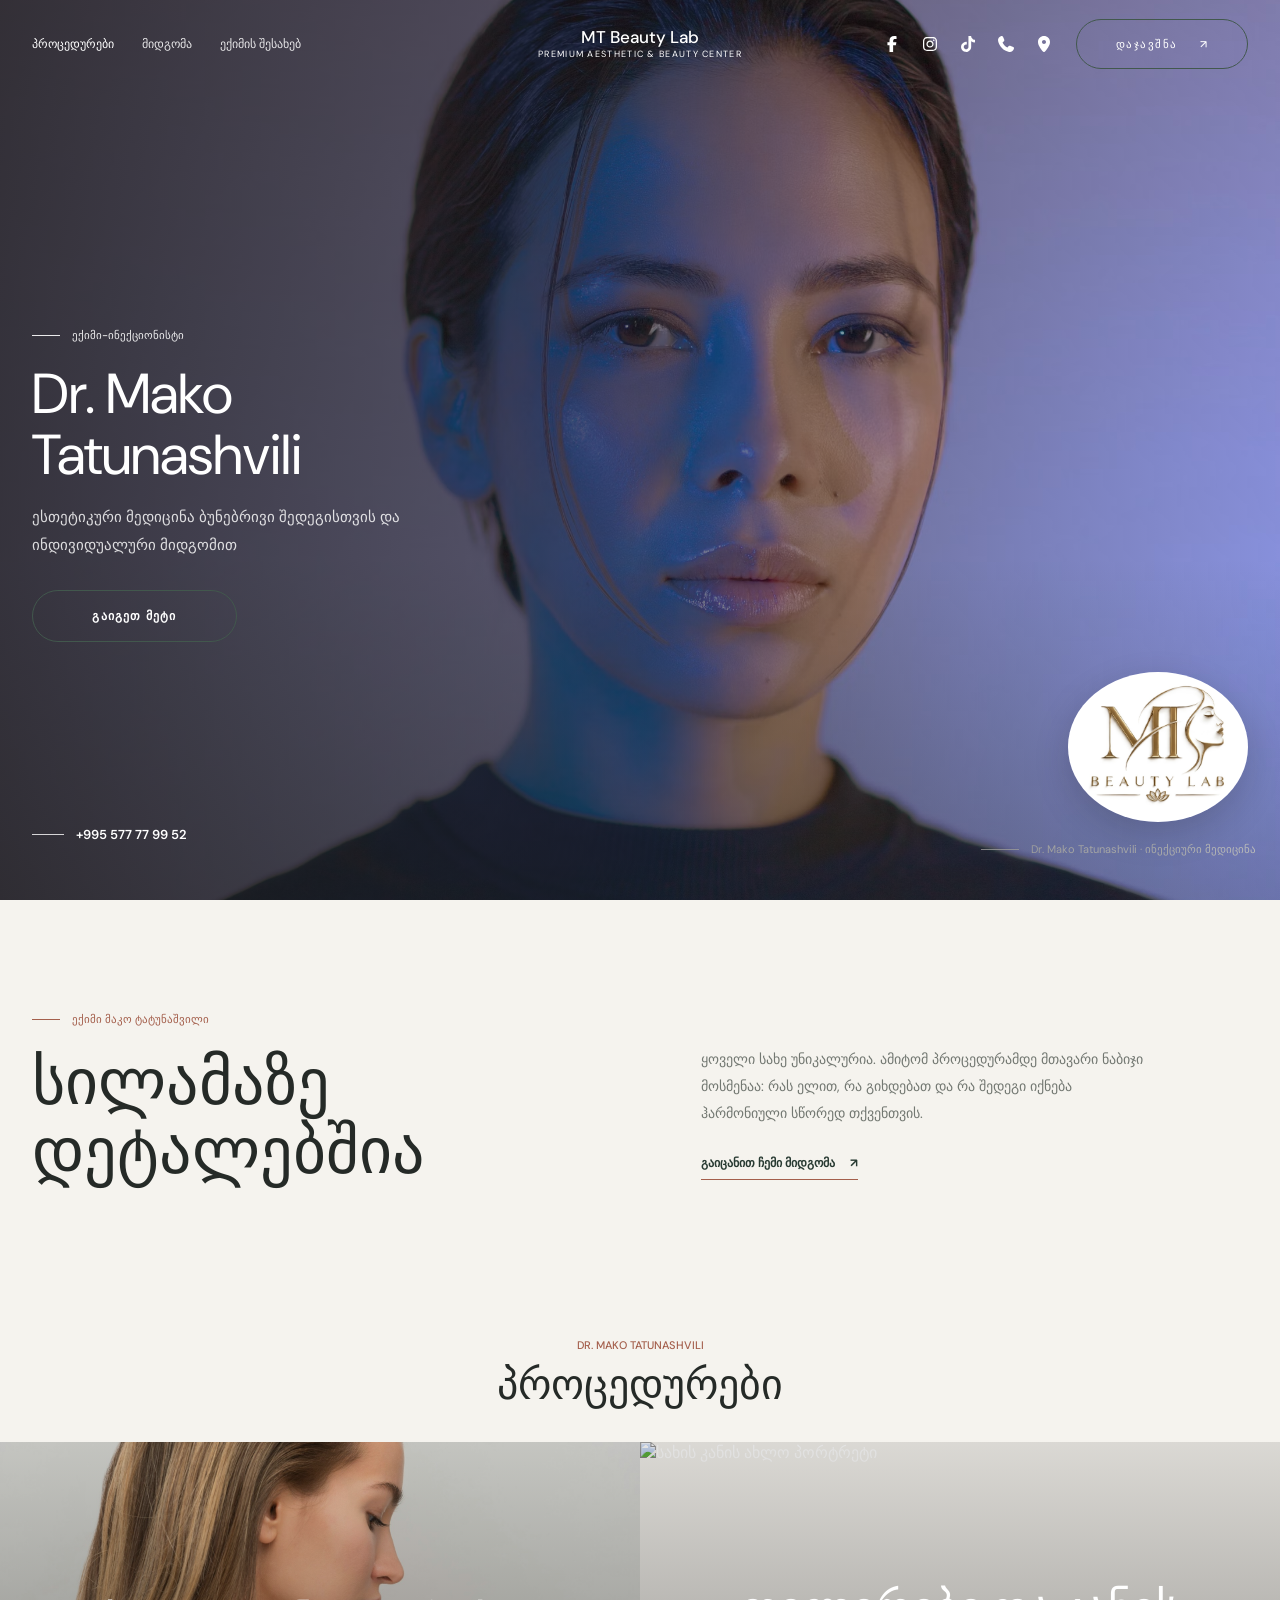
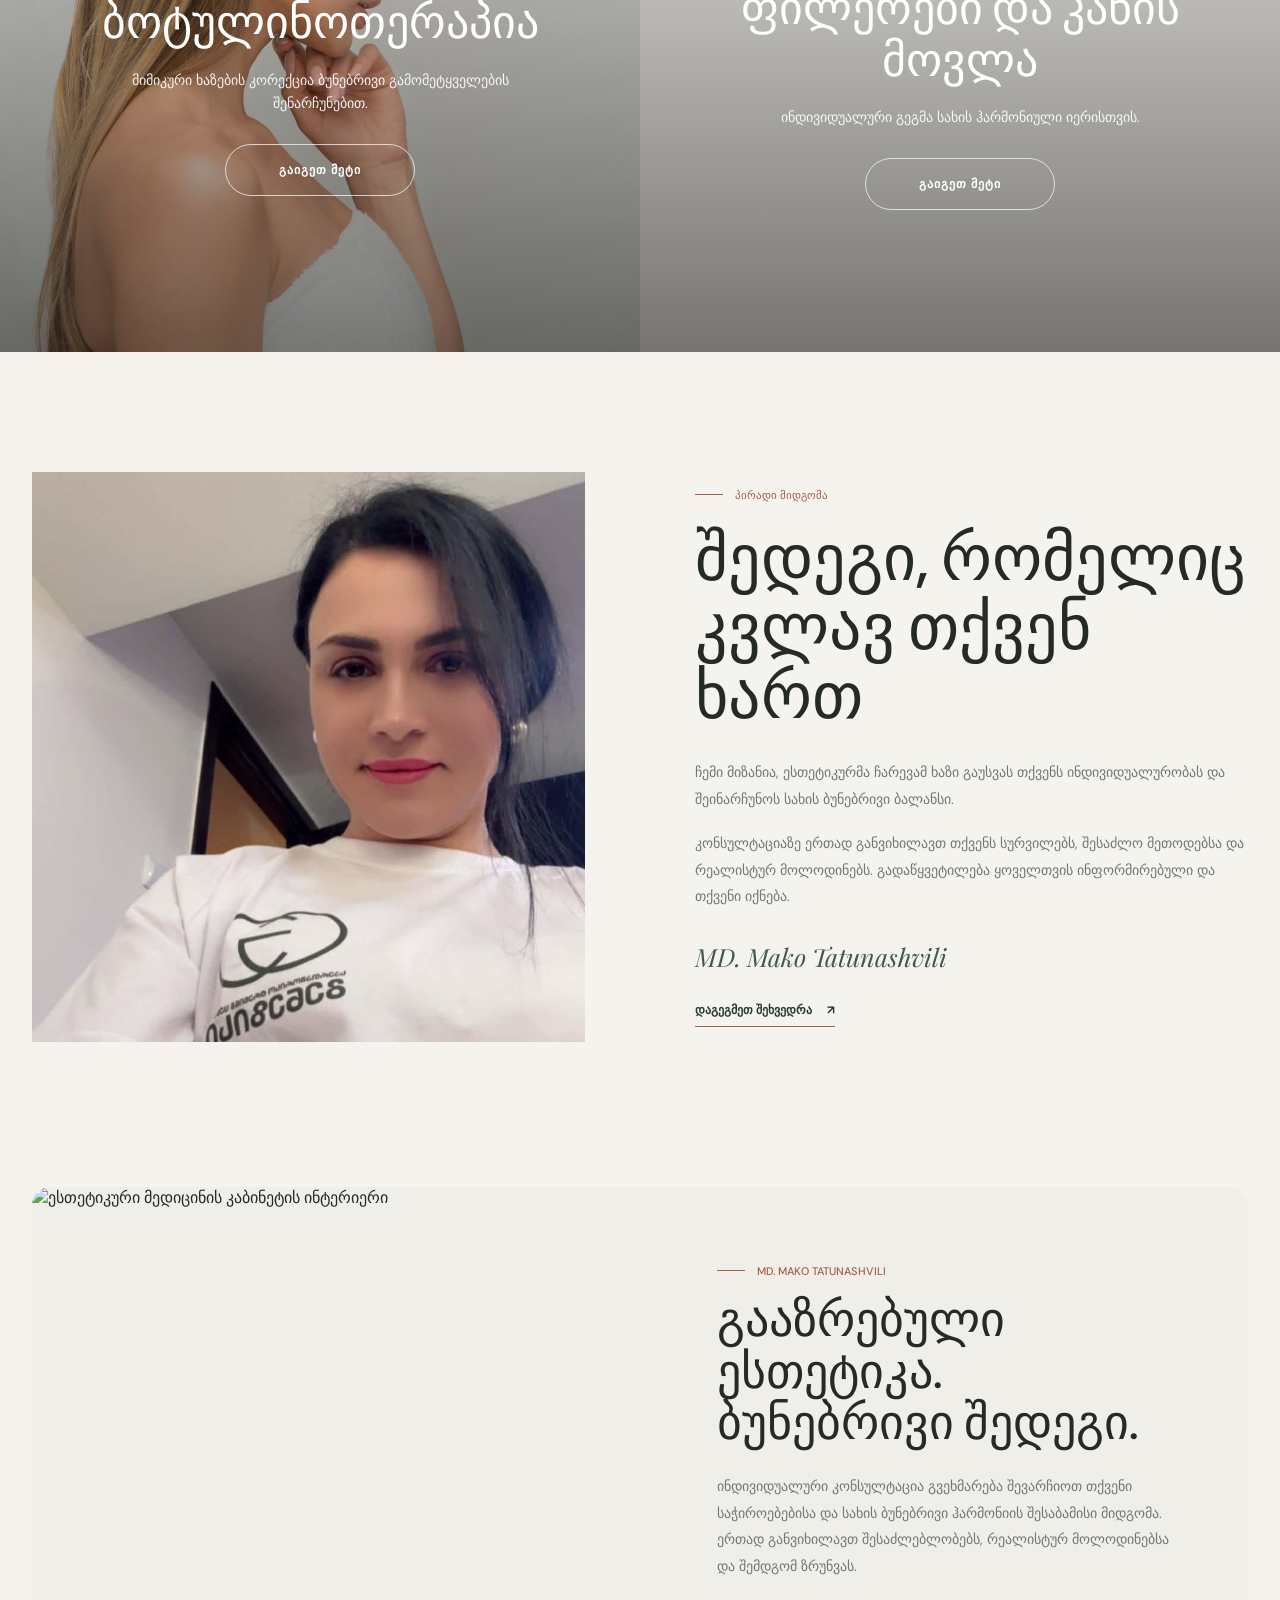
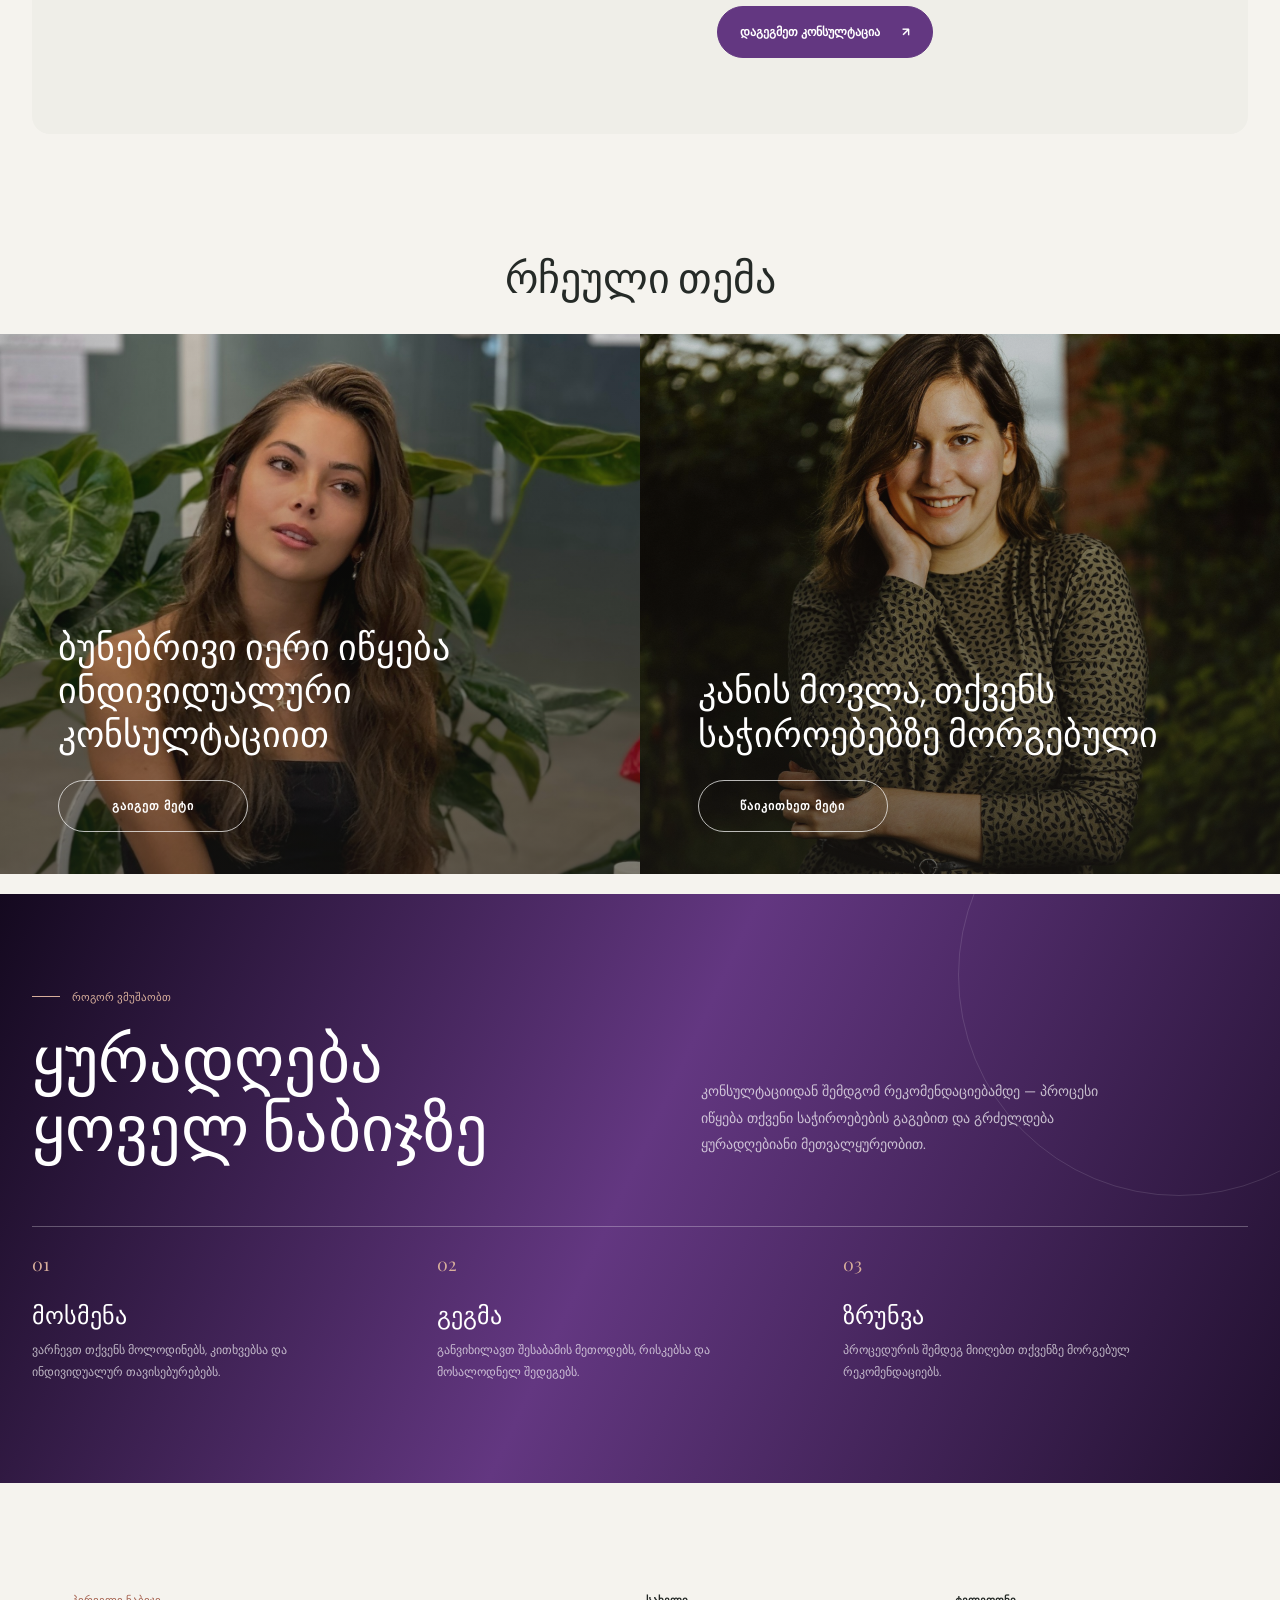
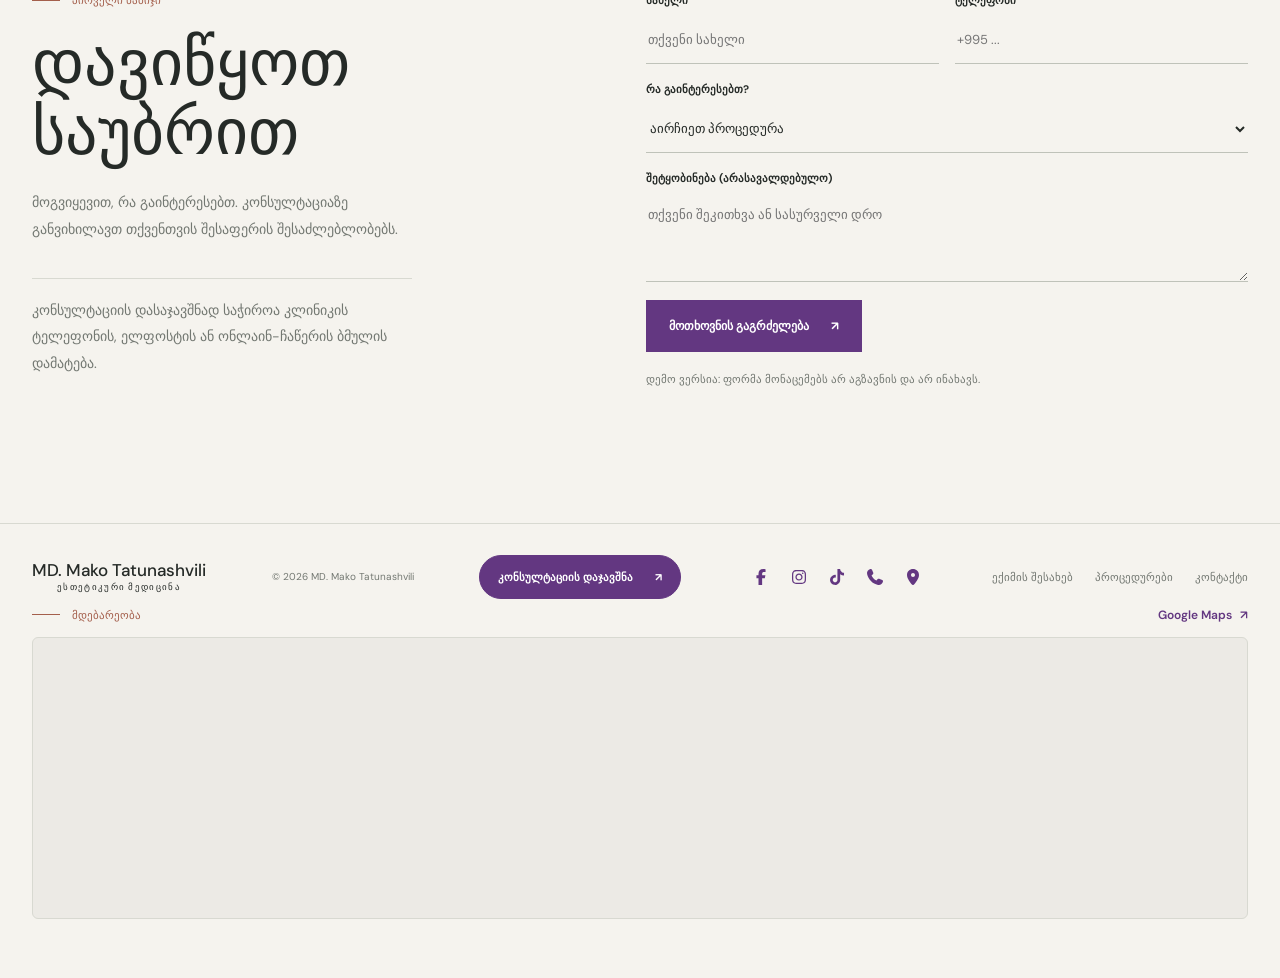
==== commit afbdfe52: "add logo" ====
--- a/index.html
+++ b/index.html
@@ -28,8 +28,8 @@
               href="#top"
               aria-label="MD. Mako Tatunashvili, მთავარი გვერდი"
             >
-              <strong>Premium Aesthetic</strong>
-              <span>& Beauty Center</span>
+              <strong>MT Beauty Lab</strong>
+              <span>Premium Aesthetic & Beauty Center</span>
             </a>
             <nav class="nav-links" aria-label="მთავარი ნავიგაცია">
               <button
@@ -124,9 +124,10 @@
               </div>
               <div class="mega-column">
                 <p class="mega-label">სილამაზის ცენტრი</p>
-                <a href="#approach">თმა</a>
-                <a href="#approach">ფრჩხილები</a>
+                <a href="#approach">სტილისტი</a>
+                <a href="#approach">მანიკური, პედიკური</a>
                 <a href="#booking">წარბები და წამწამები</a>
+                <a href="#booking">ტატუს მასტერი</a>
               </div>
               <a class="mega-feature" href="#treatments">
                 <img
@@ -161,6 +162,11 @@
           >
             +995 577 77 99 52
           </a>
+          <img
+            class="hero-logo"
+            src="assets/logo1.jpg"
+            alt="MT Beauty Lab"
+          />
         </div>
         <div class="wrap">
           <div class="hero-note">
--- a/styles.css
+++ b/styles.css
@@ -490,6 +490,17 @@
 .hero-phone:hover {
   opacity: 0.75;
 }
+.hero-logo {
+  position: fixed;
+  z-index: 6;
+  right: max(32px, calc((100vw - 1220px) / 2));
+  bottom: 78px;
+  width: 180px;
+  height: 150px;
+  border-radius: 50%;
+  object-fit: cover;
+  box-shadow: 0 12px 35px rgba(20, 20, 18, 0.18);
+}
 .hero-phone:focus-visible {
   outline: 2px solid white;
   outline-offset: 4px;
@@ -1085,6 +1096,12 @@
   }
   .hero-copy {
     padding: 60px 0 90px;
+  }
+  .hero-logo {
+    right: 20px;
+    bottom: 112px;
+    width: 110px;
+    height: 92px;
   }
   .hero h1 {
     font-size: clamp(42px, 10vw, 56px);
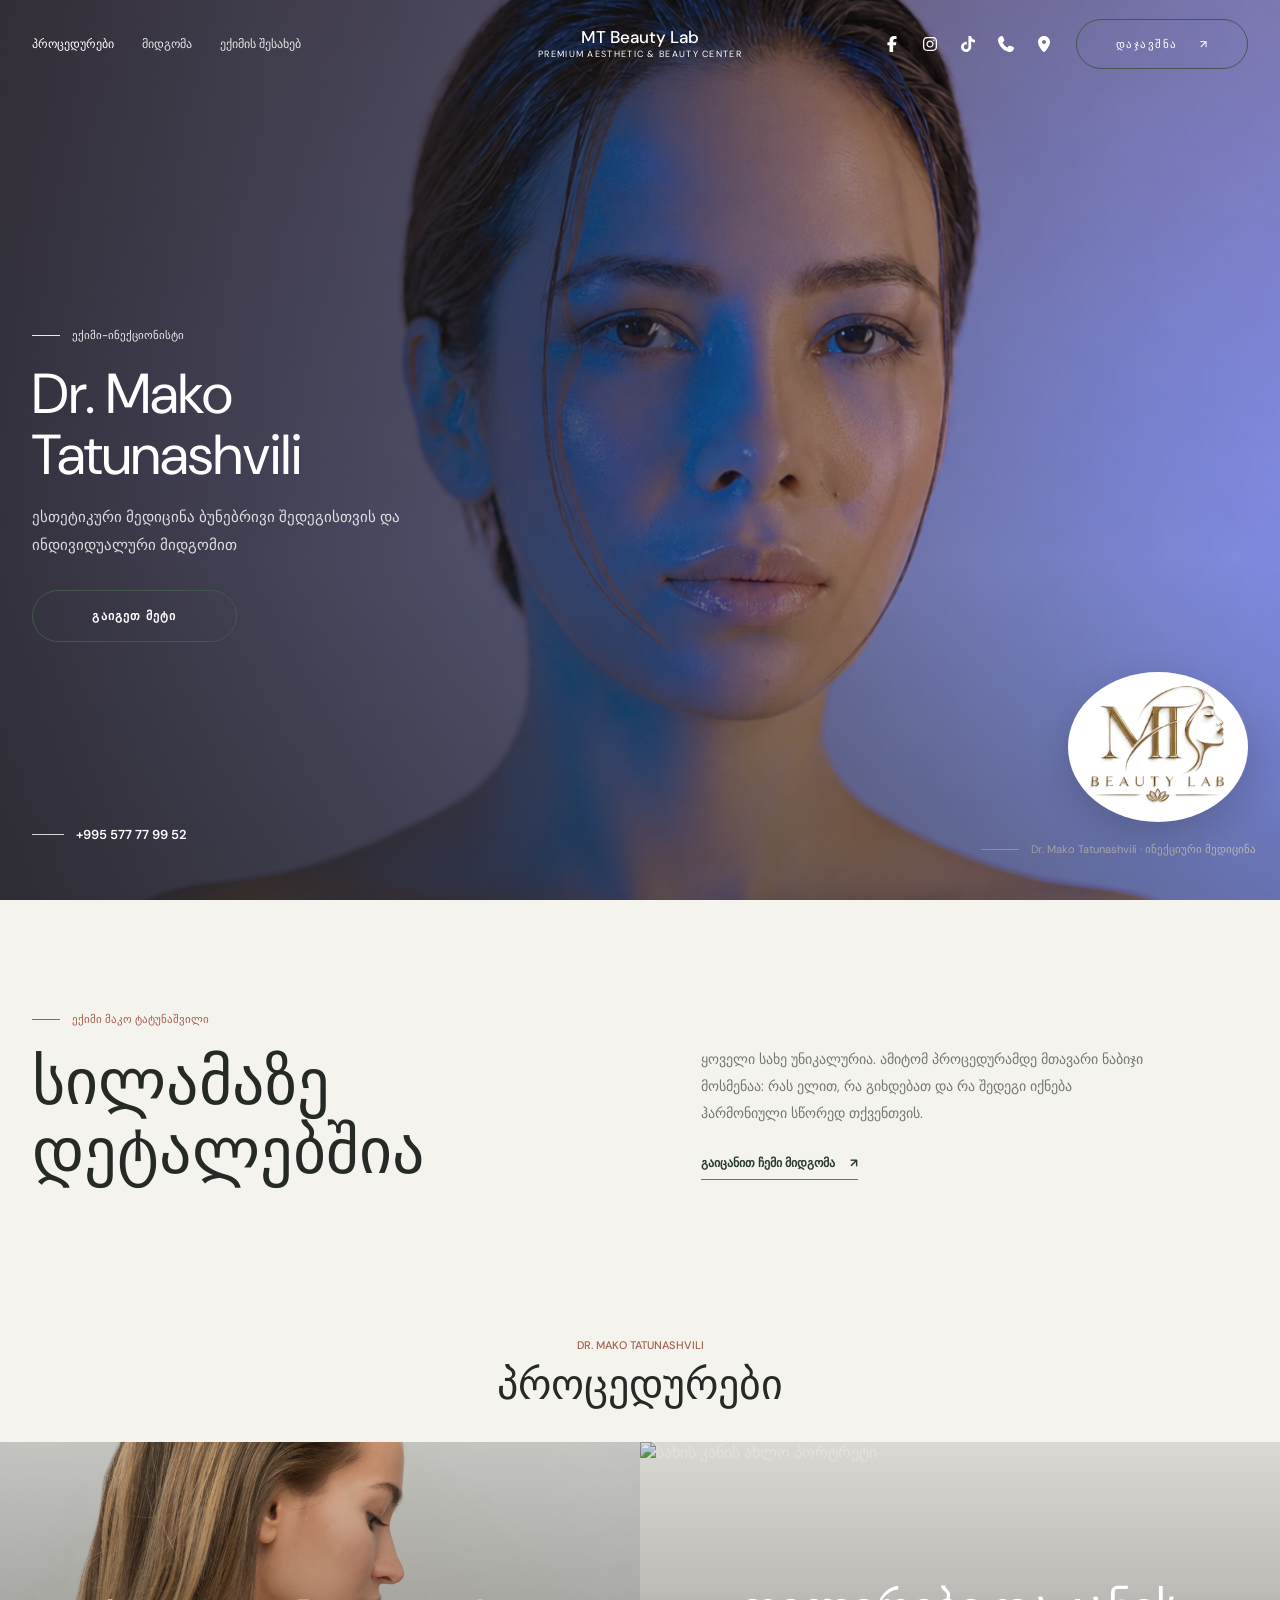
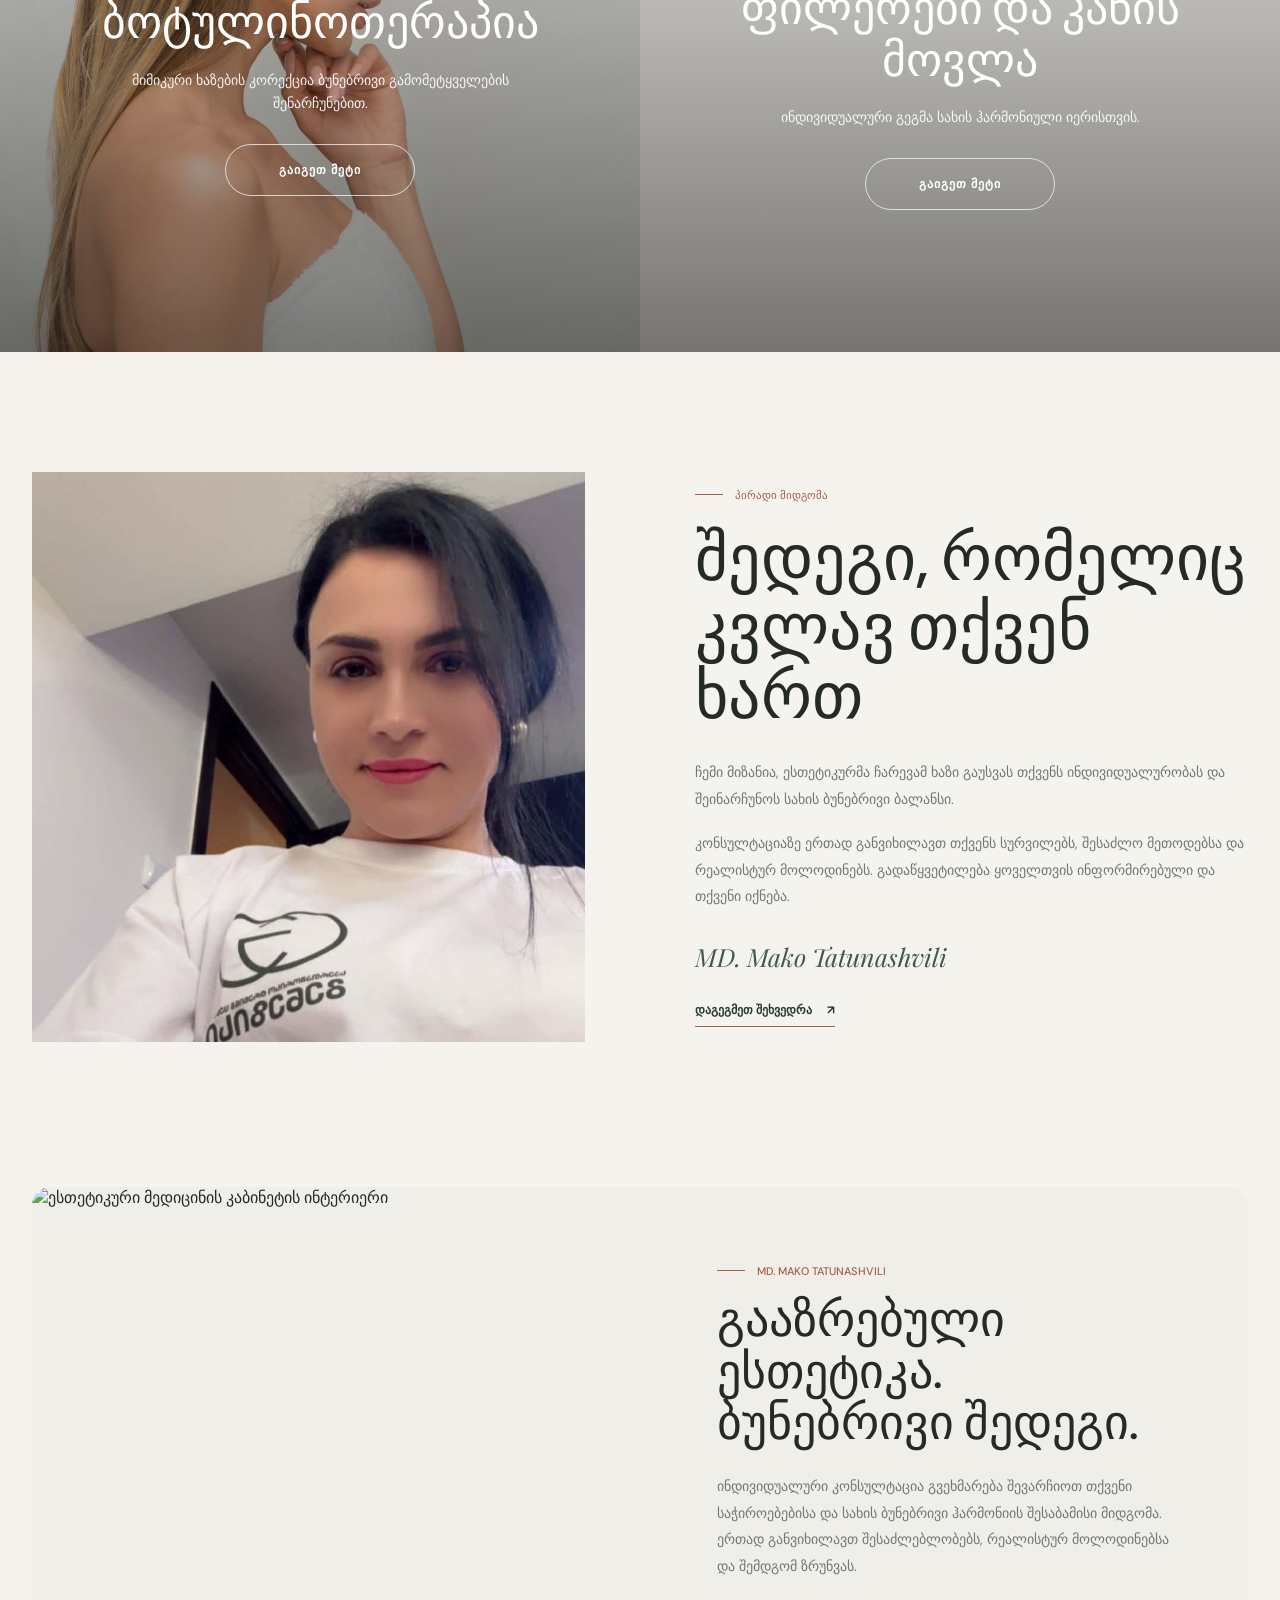
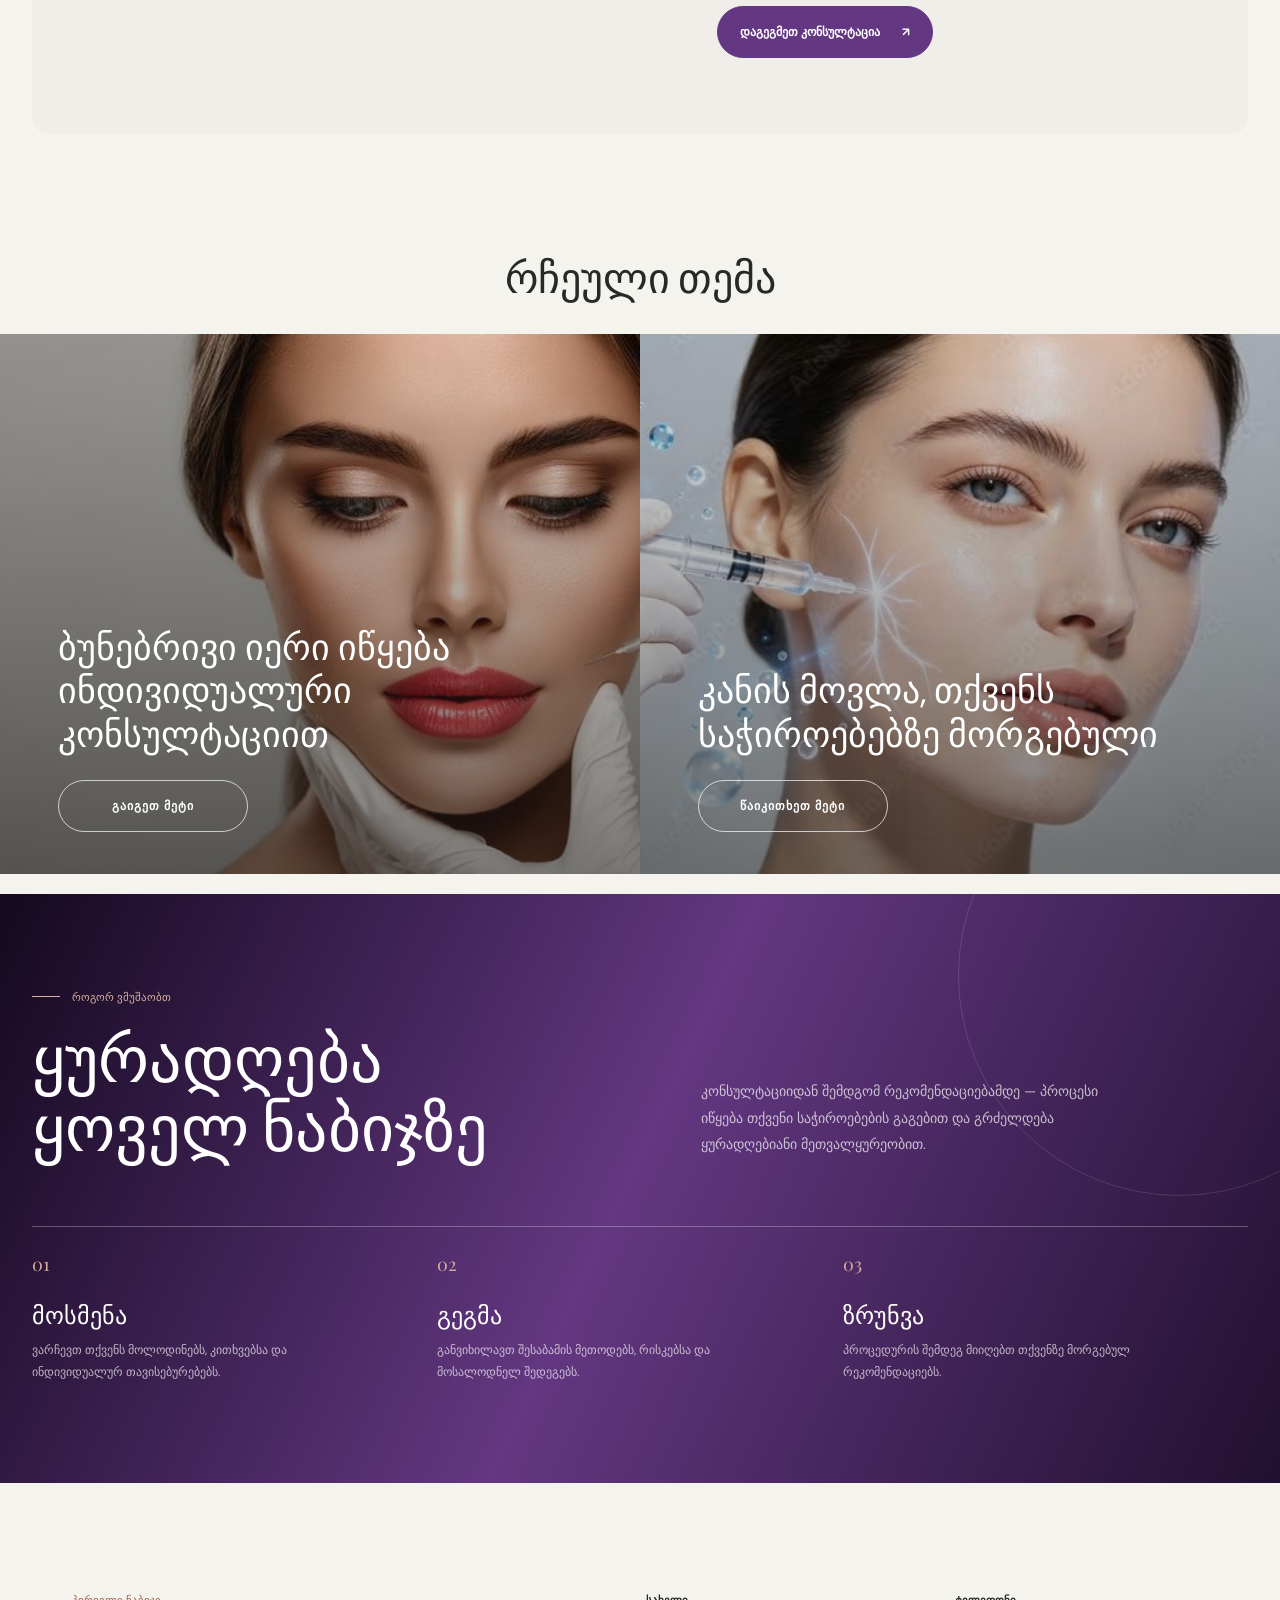
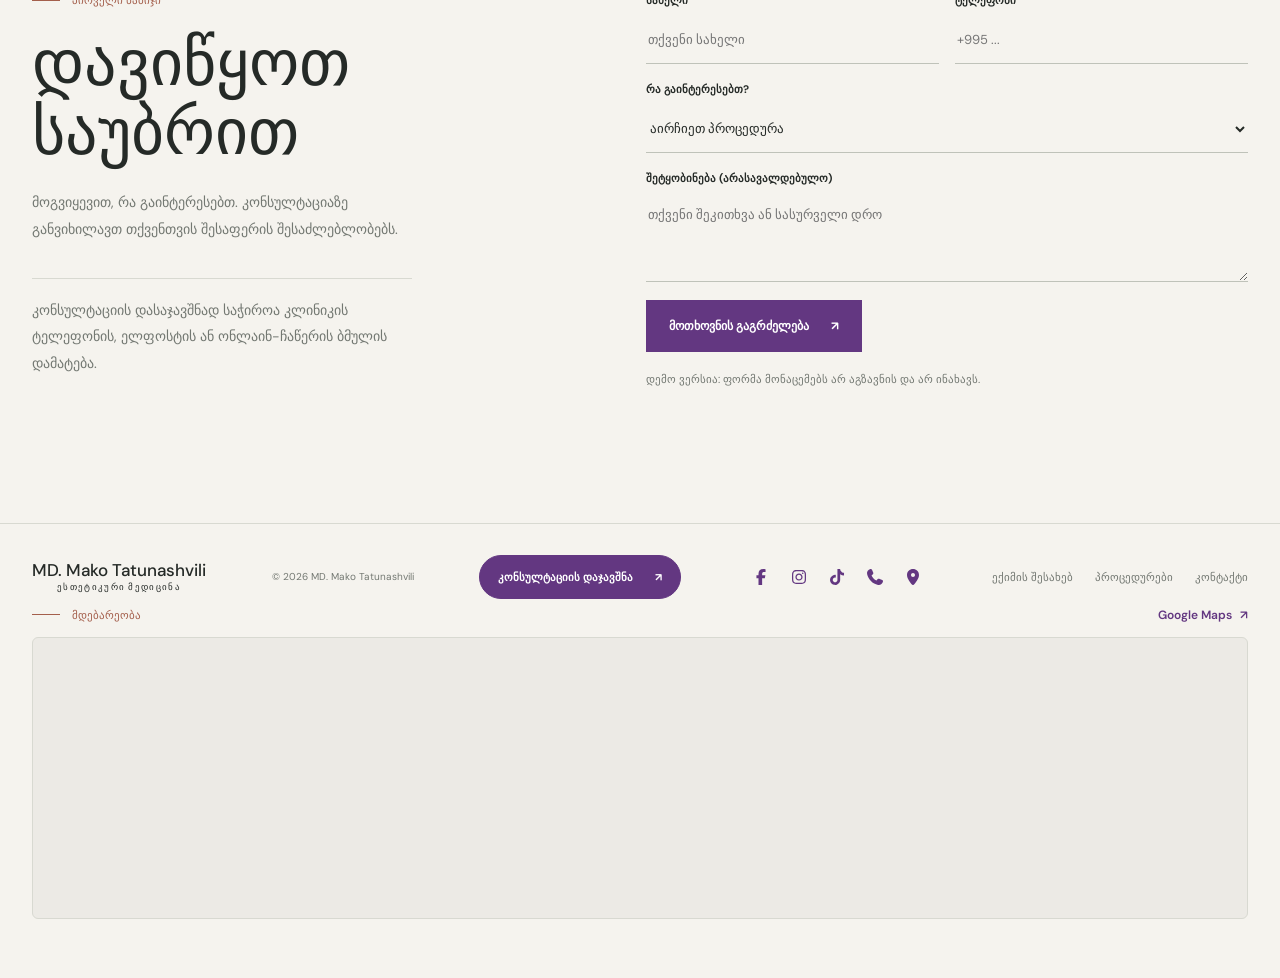
==== commit 157114f3: "change some photos" ====
--- a/index.html
+++ b/index.html
@@ -6,9 +6,9 @@
     <meta name="theme-color" content="#f5f3ee" />
     <meta
       name="description"
-      content="MD. Mako Tatunashvili — ესთეტიკური მედიცინა, ინდივიდუალური მიდგომა და ბუნებრივი შედეგები."
+      content="M T Beauty Lab — ესთეტიკური მედიცინა, ინდივიდუალური მიდგომა და ბუნებრივი შედეგები."
     />
-    <title>Dr. Mako Tatunashvili | ესთეტიკური მედიცინა</title>
+    <title>T M Beauty Lab / Aesthetics Center | ესთეტიკური მედიცინა</title>
     <link rel="preconnect" href="https://fonts.googleapis.com" />
     <link rel="preconnect" href="https://fonts.gstatic.com" crossorigin />
     <link
@@ -26,7 +26,7 @@
             <a
               class="brand"
               href="#top"
-              aria-label="MD. Mako Tatunashvili, მთავარი გვერდი"
+              aria-label="M T Beauty Lab, მთავარი გვერდი"
             >
               <strong>MT Beauty Lab</strong>
               <span>Premium Aesthetic & Beauty Center</span>
@@ -162,11 +162,7 @@
           >
             +995 577 77 99 52
           </a>
-          <img
-            class="hero-logo"
-            src="assets/logo1.jpg"
-            alt="MT Beauty Lab"
-          />
+          <img class="hero-logo" src="assets/logo1.jpg" alt="MT Beauty Lab" />
         </div>
         <div class="wrap">
           <div class="hero-note">
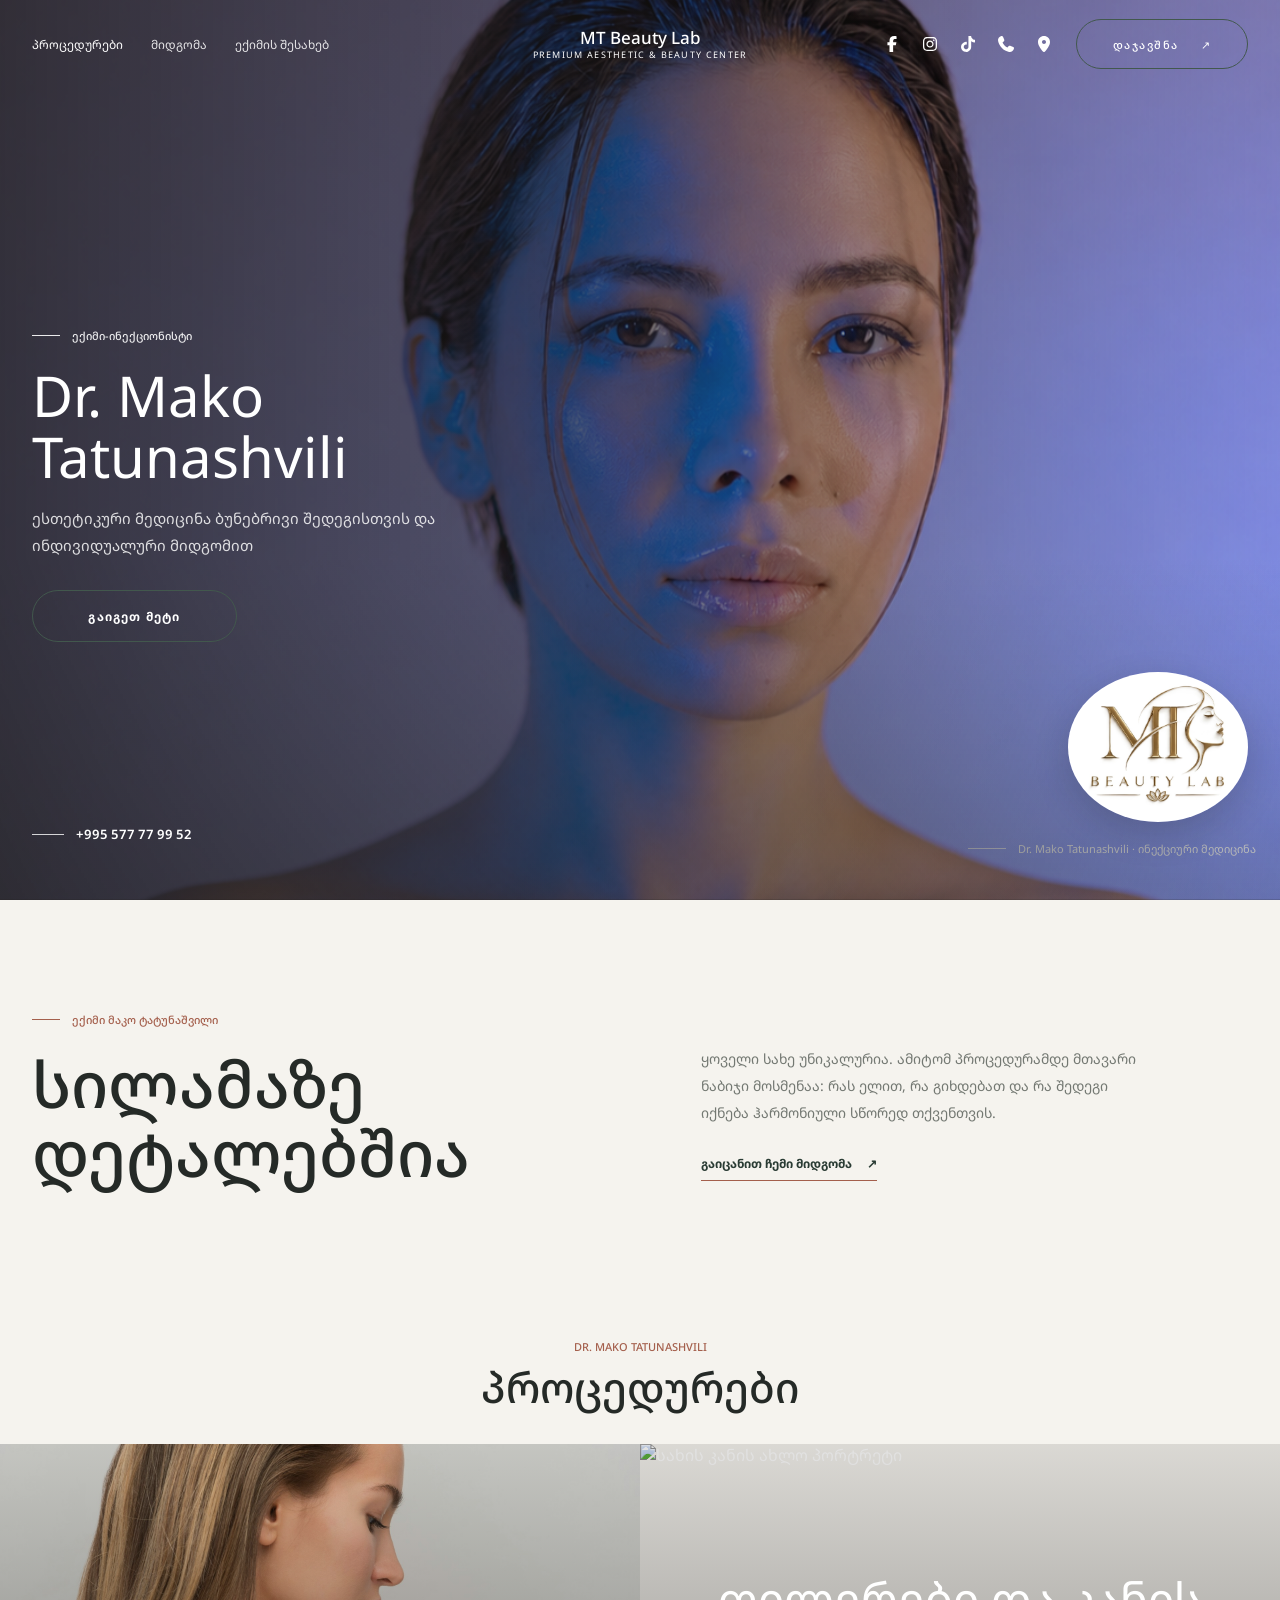
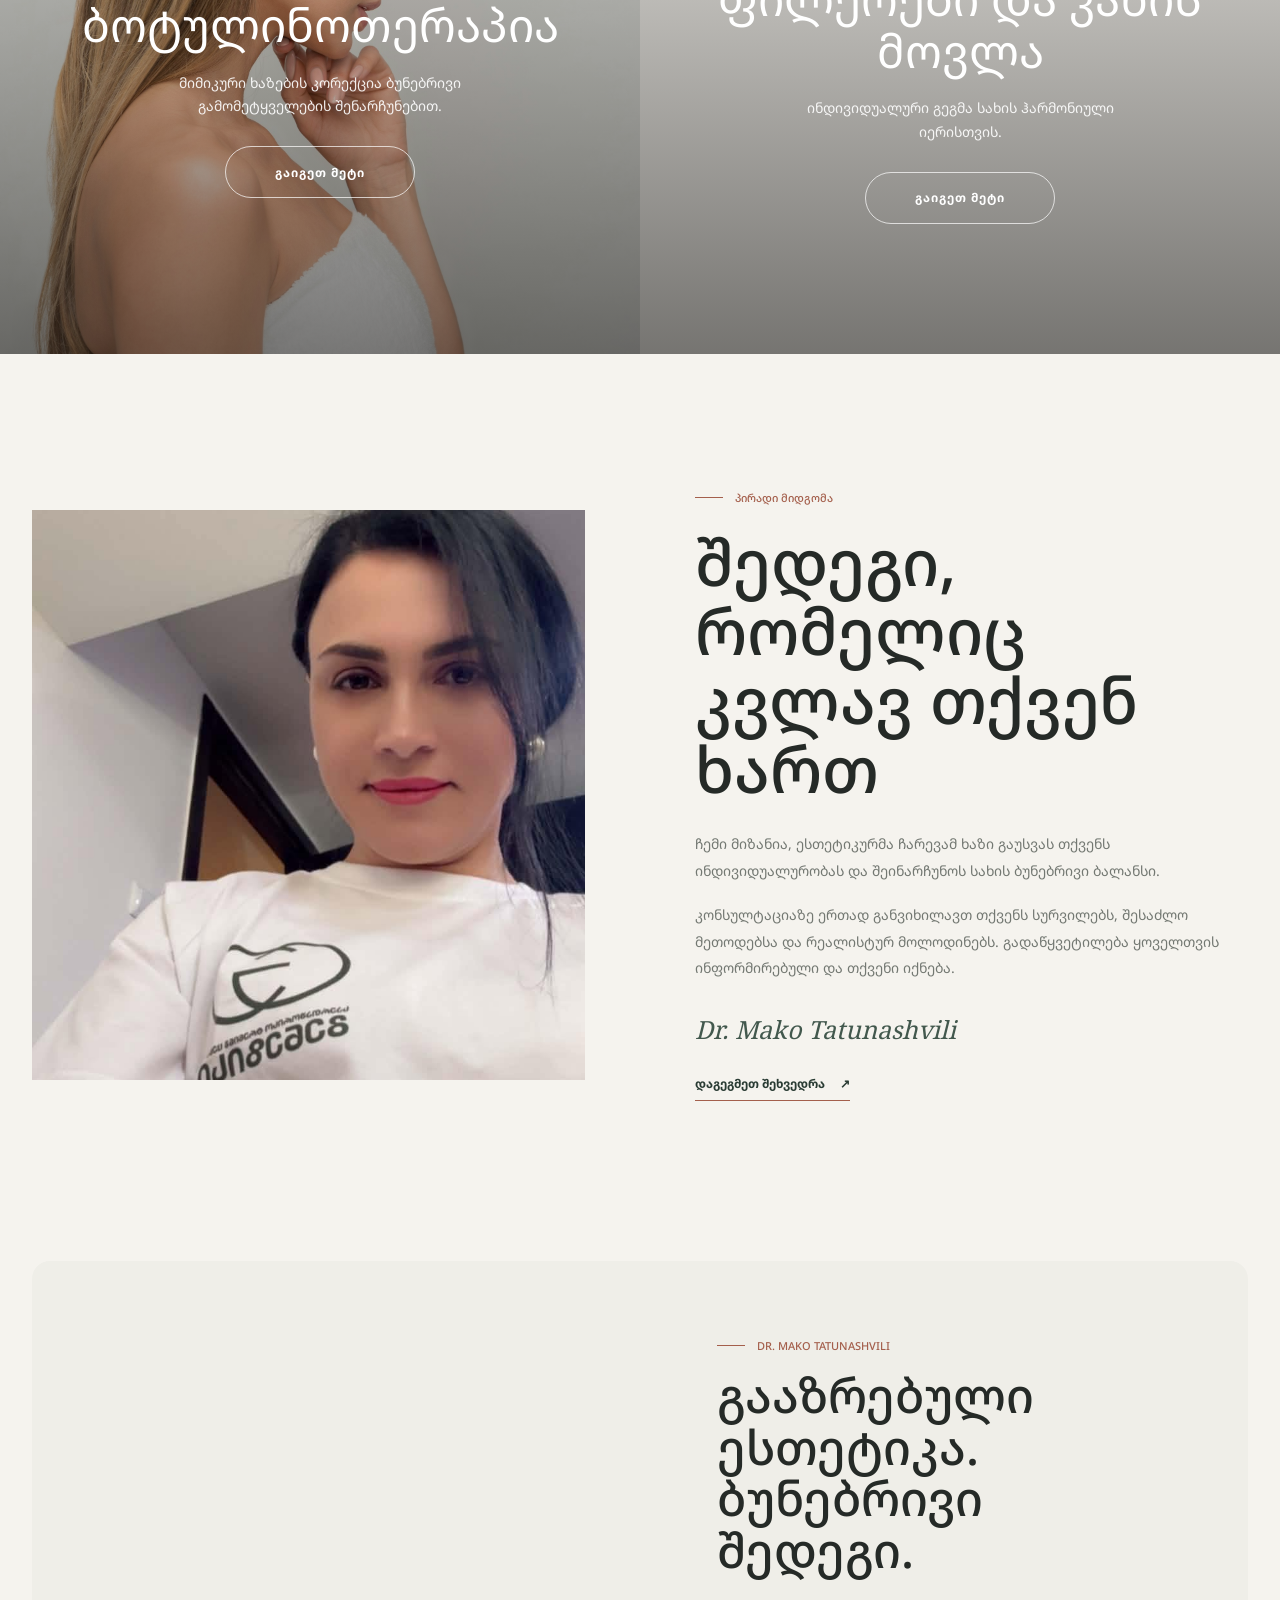
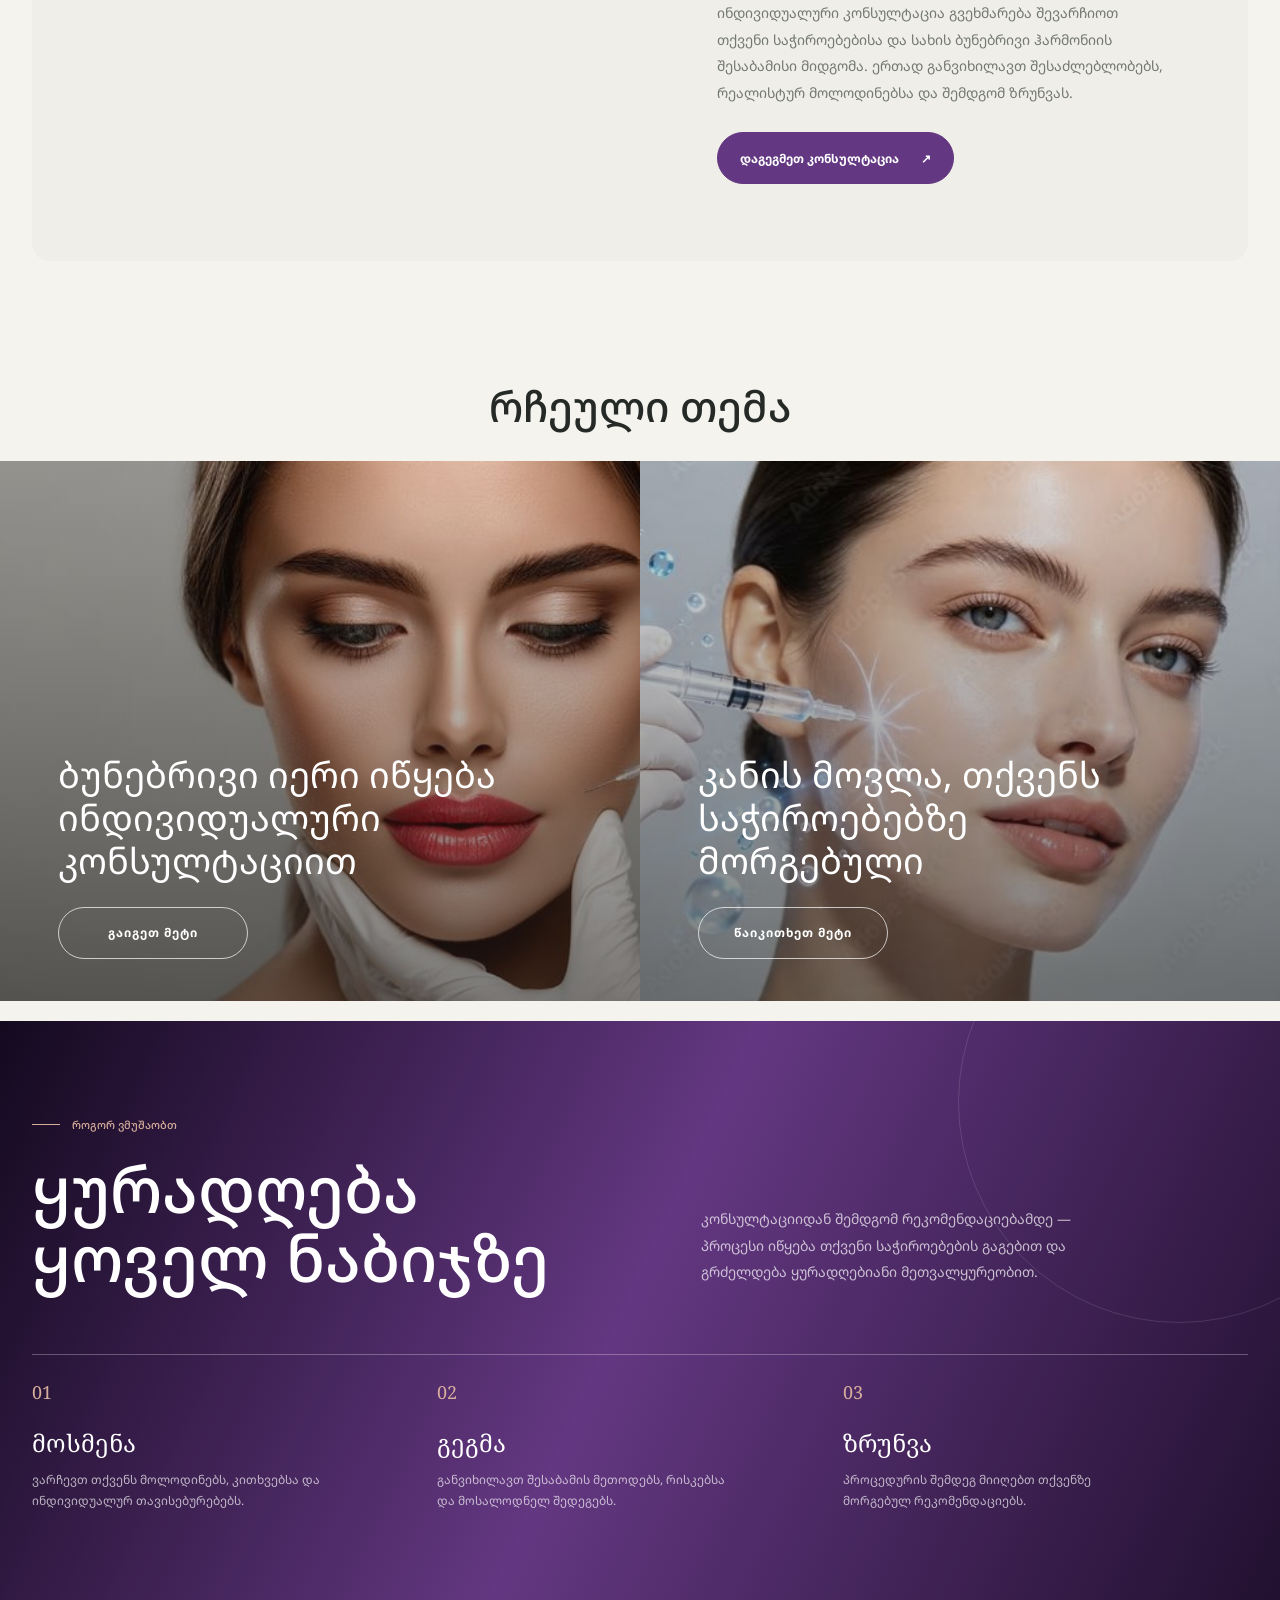
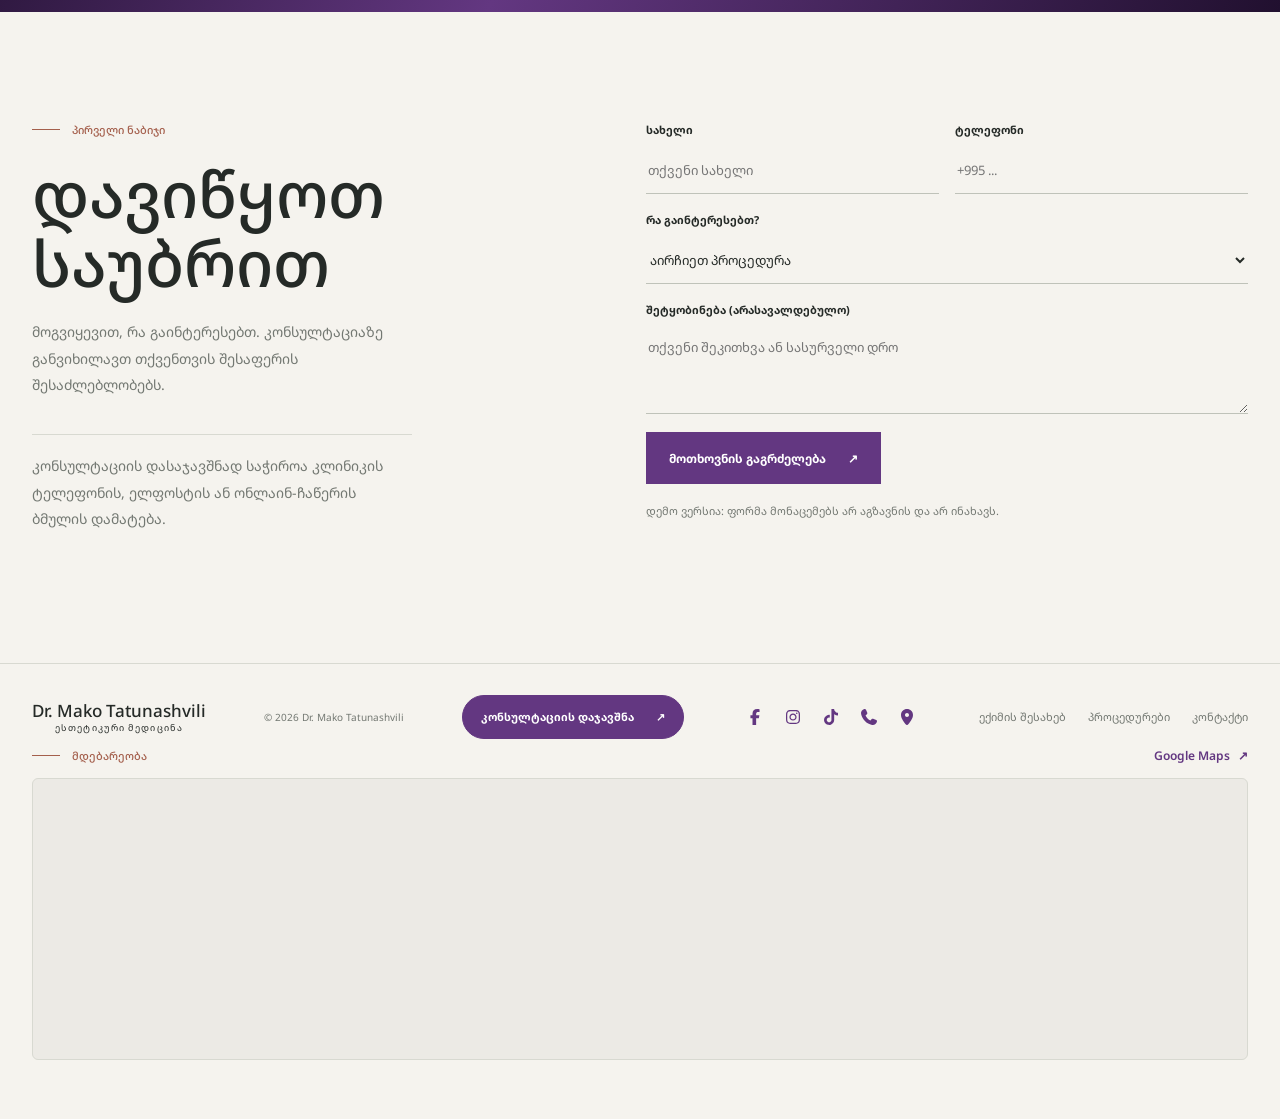
==== commit 35070cf8: "change CSS items" ====
--- a/index.html
+++ b/index.html
@@ -12,12 +12,13 @@
     <link rel="preconnect" href="https://fonts.googleapis.com" />
     <link rel="preconnect" href="https://fonts.gstatic.com" crossorigin />
     <link
-      href="https://fonts.googleapis.com/css2?family=DM+Sans:wght@400;500;600;700&family=Playfair+Display:wght@400;500;600&display=swap"
+      href="https://fonts.googleapis.com/css2?family=Noto+Sans+Georgian:wght@400;500;600;700&family=Noto+Serif+Georgian:wght@400;500;600&display=swap"
       rel="stylesheet"
     />
     <link rel="stylesheet" href="styles.css" />
   </head>
   <body>
+    <div class="scroll-progress" aria-hidden="true"><span></span></div>
     <main>
       <section class="hero" id="top">
         <img class="hero-photo" data-photo="hero" alt="ქალის პორტრეტი" />
@@ -41,7 +42,7 @@
                 პროცედურები
               </button>
               <a href="#approach">მიდგომა</a>
-              <a href="#about">ექიმის შესახებ</a>
+              <a href="#doctor">ექიმის შესახებ</a>
             </nav>
             <div class="header-actions">
               <div class="social-links" aria-label="სოციალური ქსელები">
@@ -162,7 +163,9 @@
           >
             +995 577 77 99 52
           </a>
-          <img class="hero-logo" src="assets/logo1.jpg" alt="MT Beauty Lab" />
+          <a class="hero-logo-link" href="#top" aria-label="MT Beauty Lab, მთავარ გვერდზე გადასვლა">
+            <img class="hero-logo" src="assets/logo1.jpg" alt="MT Beauty Lab" />
+          </a>
         </div>
         <div class="wrap">
           <div class="hero-note">
@@ -218,7 +221,7 @@
         </div>
       </section>
 
-      <section class="doctor">
+      <section class="doctor" id="doctor">
         <div class="wrap doctor-grid">
           <div class="doctor-photo">
             <img
@@ -238,7 +241,7 @@
               მეთოდებსა და რეალისტურ მოლოდინებს. გადაწყვეტილება ყოველთვის
               ინფორმირებული და თქვენი იქნება.
             </p>
-            <div class="doctor-signature">MD. Mako Tatunashvili</div>
+            <div class="doctor-signature">Dr. Mako Tatunashvili</div>
             <a class="text-link" href="#booking"
               >დაგეგმეთ შეხვედრა <span aria-hidden="true">↗</span></a
             >
@@ -255,7 +258,7 @@
             />
           </div>
           <div class="results-copy">
-            <p class="eyebrow">MD. Mako Tatunashvili</p>
+            <p class="eyebrow">Dr. Mako Tatunashvili</p>
             <h2 class="display" id="results-title">
               გააზრებული ესთეტიკა. ბუნებრივი შედეგი.
             </h2>
@@ -409,10 +412,10 @@
     <footer>
       <div class="wrap footer-row">
         <a class="brand" href="#top"
-          ><strong>MD. Mako Tatunashvili</strong
+          ><strong>Dr. Mako Tatunashvili</strong
           ><span>ესთეტიკური მედიცინა</span></a
         >
-        <p>© <span id="year"></span> MD. Mako Tatunashvili</p>
+        <p>© <span id="year"></span> Dr. Mako Tatunashvili</p>
         <a class="button footer-cta" href="#booking">
           კონსულტაციის დაჯავშნა <span aria-hidden="true">↗</span>
         </a>
@@ -478,7 +481,7 @@
           </a>
         </div>
         <div class="footer-links">
-          <a href="#about">ექიმის შესახებ</a
+          <a href="#doctor">ექიმის შესახებ</a
           ><a href="#treatments">პროცედურები</a><a href="#booking">კონტაქტი</a>
         </div>
       </div>
@@ -499,7 +502,7 @@
           <div class="google-map-frame-wrap">
             <iframe
               class="google-map-frame"
-              title="MD. Mako Tatunashvili — Google Maps"
+              title="Dr. Mako Tatunashvili — Google Maps"
               loading="lazy"
               referrerpolicy="no-referrer-when-downgrade"
               hidden
--- a/styles.css
+++ b/styles.css
@@ -8,8 +8,8 @@
   --rust: #a45f4c;
   --blue-deep: #405f74;
   --purple-accent: #633781;
-  --serif: "Playfair Display", Georgia, serif;
-  --sans: "DM Sans", Arial, sans-serif;
+  --serif: "Noto Serif Georgian", Georgia, serif;
+  --sans: "Noto Sans Georgian", Arial, sans-serif;
 }
 
 * {
@@ -19,6 +19,27 @@
   scroll-behavior: smooth;
   scrollbar-width: none;
   -ms-overflow-style: none;
+}
+body {
+  overflow-x: hidden;
+}
+.scroll-progress {
+  position: fixed;
+  z-index: 20;
+  top: 0;
+  right: 0;
+  left: 0;
+  height: 2px;
+  pointer-events: none;
+}
+.scroll-progress span {
+  display: block;
+  width: 100%;
+  height: 100%;
+  background: linear-gradient(90deg, var(--rust), #d7ae9b);
+  transform: scaleX(0);
+  transform-origin: left center;
+  will-change: transform;
 }
 html::-webkit-scrollbar {
   display: none;
@@ -132,6 +153,7 @@
   height: 100%;
   object-fit: cover;
   object-position: center 42%;
+  animation: hero-drift 14s ease-out both;
 }
 .site-header {
   position: fixed;
@@ -490,16 +512,34 @@
 .hero-phone:hover {
   opacity: 0.75;
 }
-.hero-logo {
+.hero-logo-link {
   position: fixed;
   z-index: 6;
   right: max(32px, calc((100vw - 1220px) / 2));
   bottom: 78px;
+  display: block;
   width: 180px;
   height: 150px;
   border-radius: 50%;
+  box-shadow: 0 12px 35px rgba(20, 20, 18, 0.18);
+  transition:
+    transform 0.35s cubic-bezier(0.22, 1, 0.36, 1),
+    box-shadow 0.35s ease;
+  will-change: transform;
+}
+.hero-logo {
+  width: 100%;
+  height: 100%;
+  border-radius: inherit;
   object-fit: cover;
-  box-shadow: 0 12px 35px rgba(20, 20, 18, 0.18);
+}
+.hero-logo-link:hover {
+  box-shadow: 0 16px 42px rgba(20, 20, 18, 0.28);
+  transform: scale(1.08);
+}
+.hero-logo-link:focus-visible {
+  outline: 2px solid white;
+  outline-offset: 4px;
 }
 .hero-phone:focus-visible {
   outline: 2px solid white;
@@ -585,7 +625,7 @@
   width: 100%;
   height: 100%;
   object-fit: cover;
-  transition: transform 0.5s ease;
+  transition: transform 0.7s cubic-bezier(0.22, 1, 0.36, 1);
 }
 .procedure-card::after,
 .feature-story::after {
@@ -600,7 +640,7 @@
 }
 .procedure-card:hover > img,
 .feature-story:hover > img {
-  transform: scale(1.025);
+  transform: scale(1.055);
 }
 .procedure-card-content {
   position: relative;
@@ -674,6 +714,7 @@
 .doctor-photo {
   position: relative;
   min-height: 570px;
+  overflow: hidden;
   background: #d6d3ca;
 }
 .doctor-photo > img {
@@ -1017,6 +1058,59 @@
     transform: translateY(0);
   }
 }
+@keyframes hero-drift {
+  from {
+    transform: scale(1.05);
+  }
+  to {
+    transform: scale(1);
+  }
+}
+[data-reveal] {
+  opacity: 0;
+  transform: translateY(28px);
+  transition:
+    opacity 0.85s cubic-bezier(0.22, 1, 0.36, 1),
+    transform 0.85s cubic-bezier(0.22, 1, 0.36, 1);
+}
+[data-reveal].is-visible {
+  opacity: 1;
+  transform: translateY(0);
+}
+[data-reveal="left"] {
+  transform: translateX(-36px);
+}
+[data-reveal="left"].is-visible {
+  transform: translateX(0);
+}
+[data-reveal="right"] {
+  transform: translateX(36px);
+}
+[data-reveal="right"].is-visible {
+  transform: translateX(0);
+}
+[data-reveal-delay="1"] {
+  transition-delay: 0.1s;
+}
+[data-reveal-delay="2"] {
+  transition-delay: 0.2s;
+}
+[data-reveal-delay="3"] {
+  transition-delay: 0.3s;
+}
+.procedure-card,
+.feature-story {
+  transition:
+    opacity 0.85s cubic-bezier(0.22, 1, 0.36, 1),
+    box-shadow 0.5s ease,
+    transform 0.5s cubic-bezier(0.22, 1, 0.36, 1);
+}
+.procedure-card:hover,
+.feature-story:hover {
+  z-index: 2;
+  box-shadow: 0 22px 55px rgba(35, 38, 34, 0.18);
+  transform: translateY(-6px);
+}
 @media (max-width: 1000px) {
   .nav-book {
     display: none;
@@ -1097,7 +1191,7 @@
   .hero-copy {
     padding: 60px 0 90px;
   }
-  .hero-logo {
+  .hero-logo-link {
     right: 20px;
     bottom: 112px;
     width: 110px;
@@ -1315,6 +1409,11 @@
   *::after {
     scroll-behavior: auto !important;
     animation-duration: 0.01ms !important;
+    animation-iteration-count: 1 !important;
     transition-duration: 0.01ms !important;
   }
-}
+  [data-reveal] {
+    opacity: 1;
+    transform: none;
+  }
+}
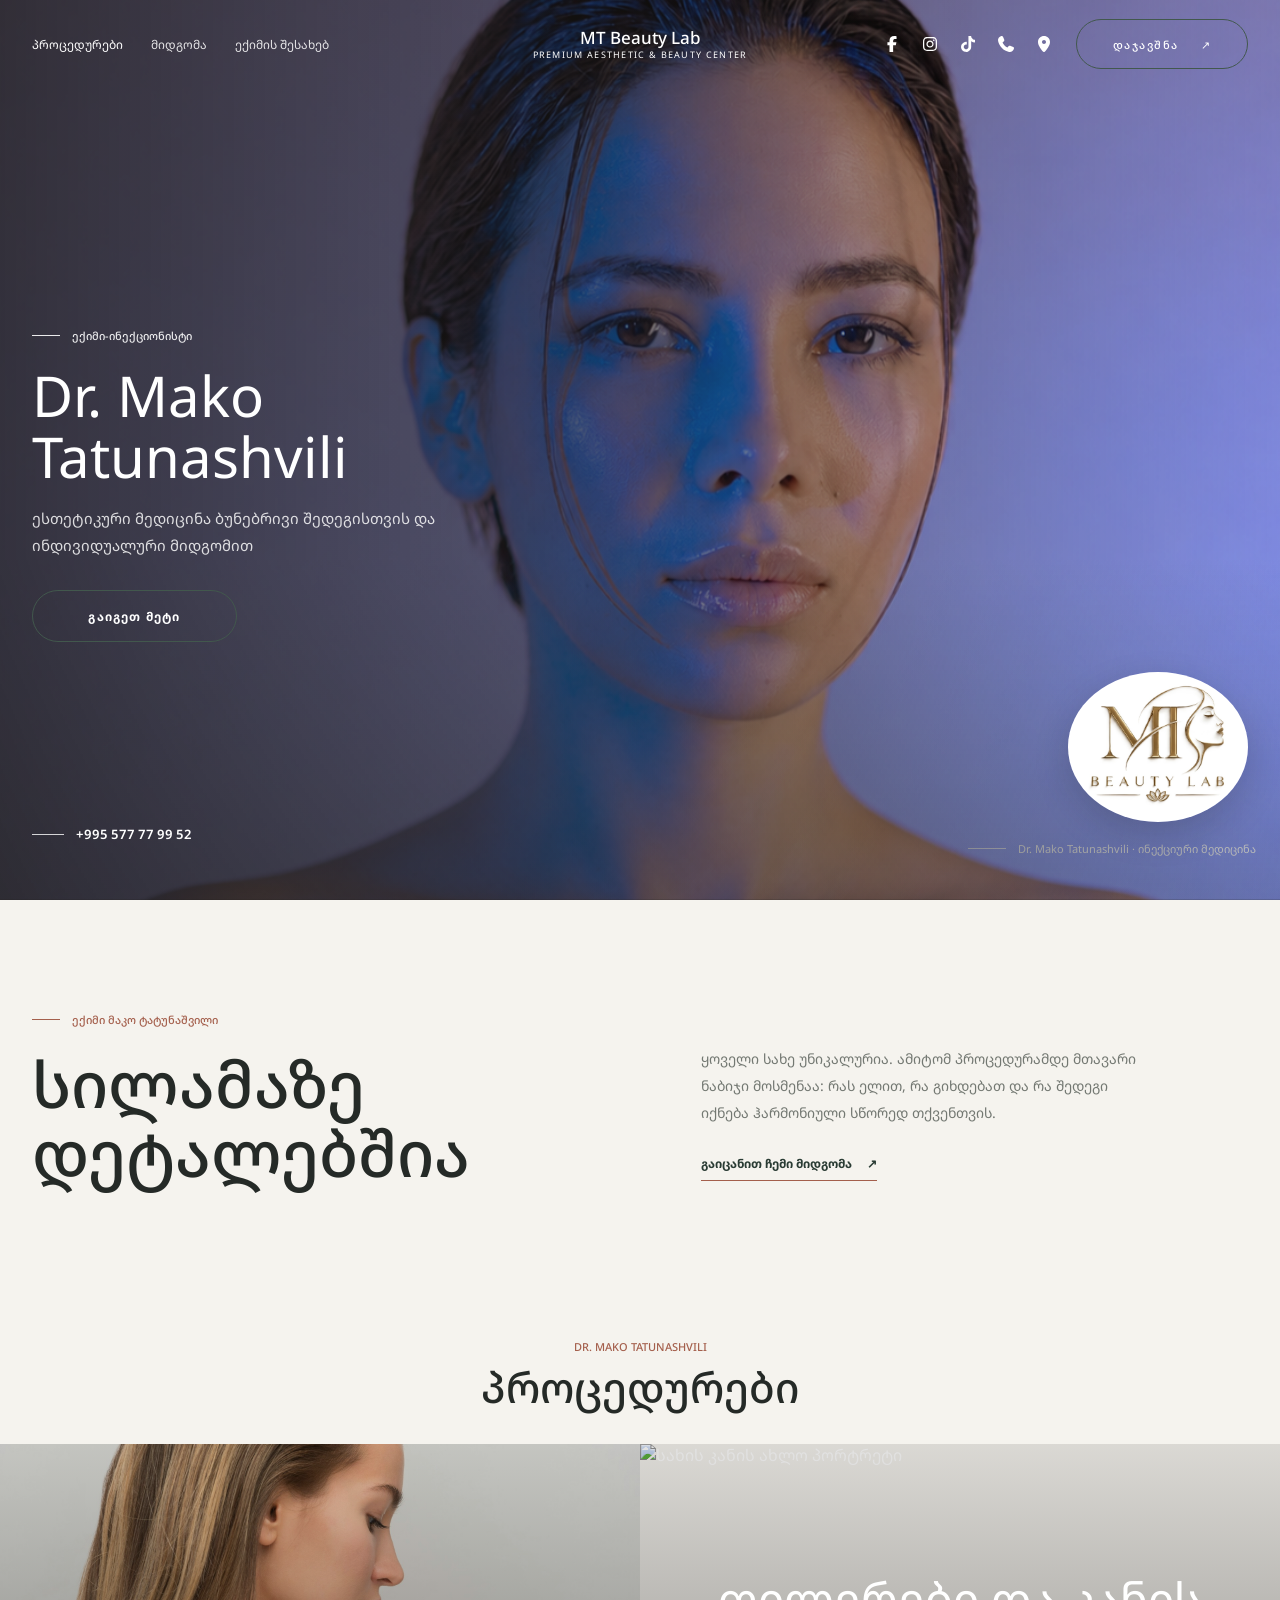
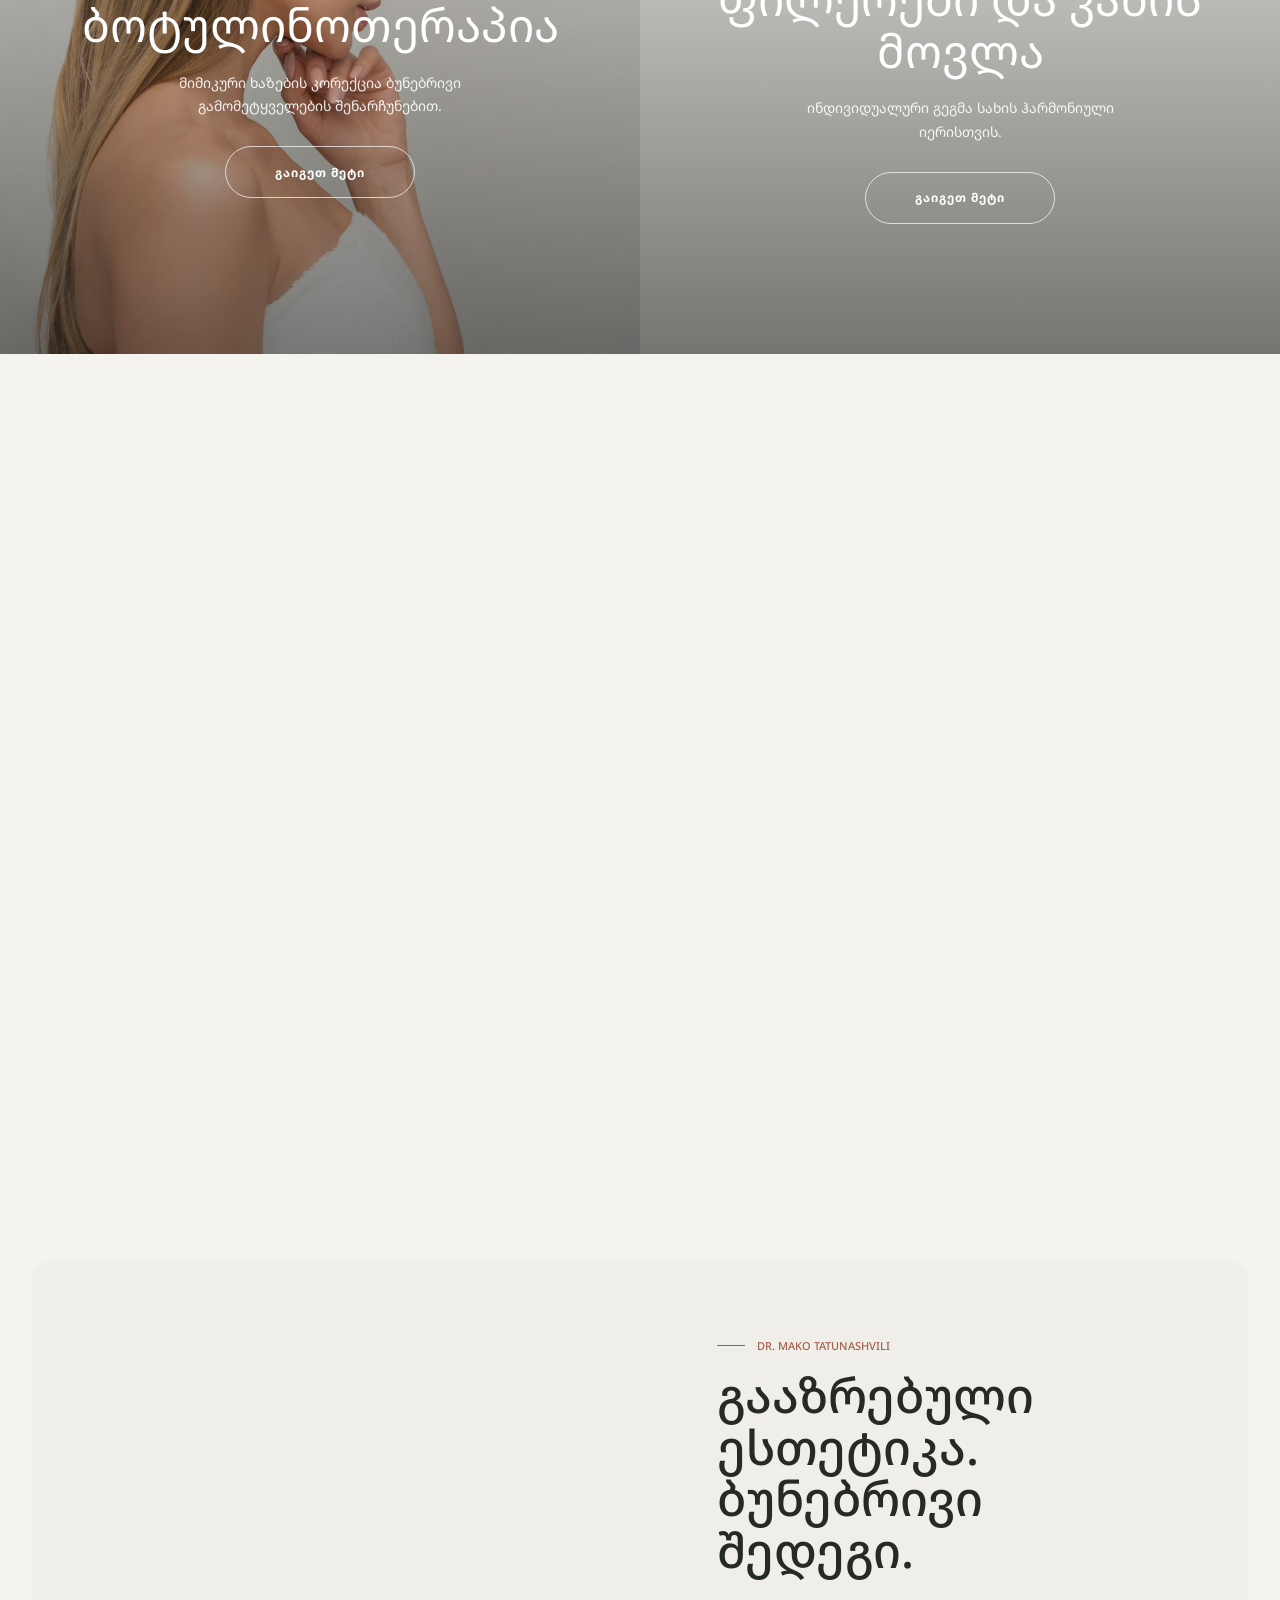
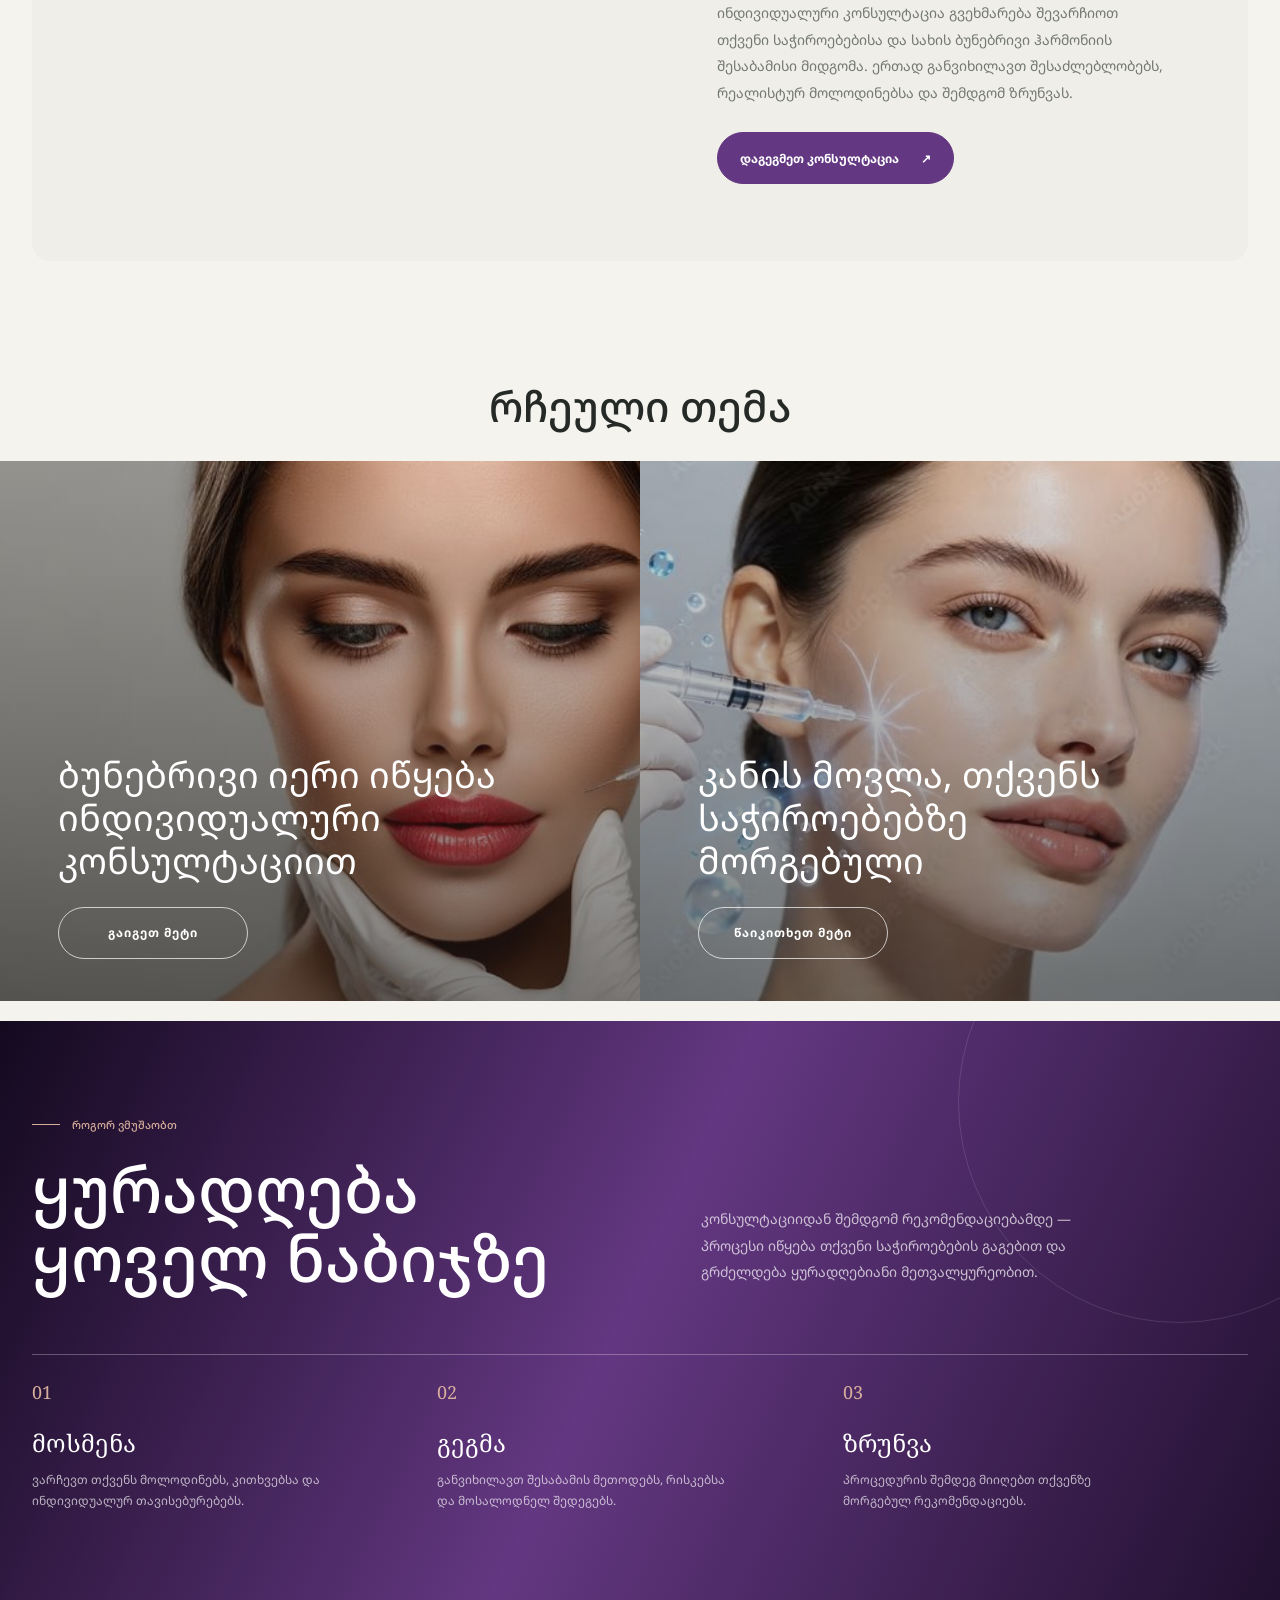
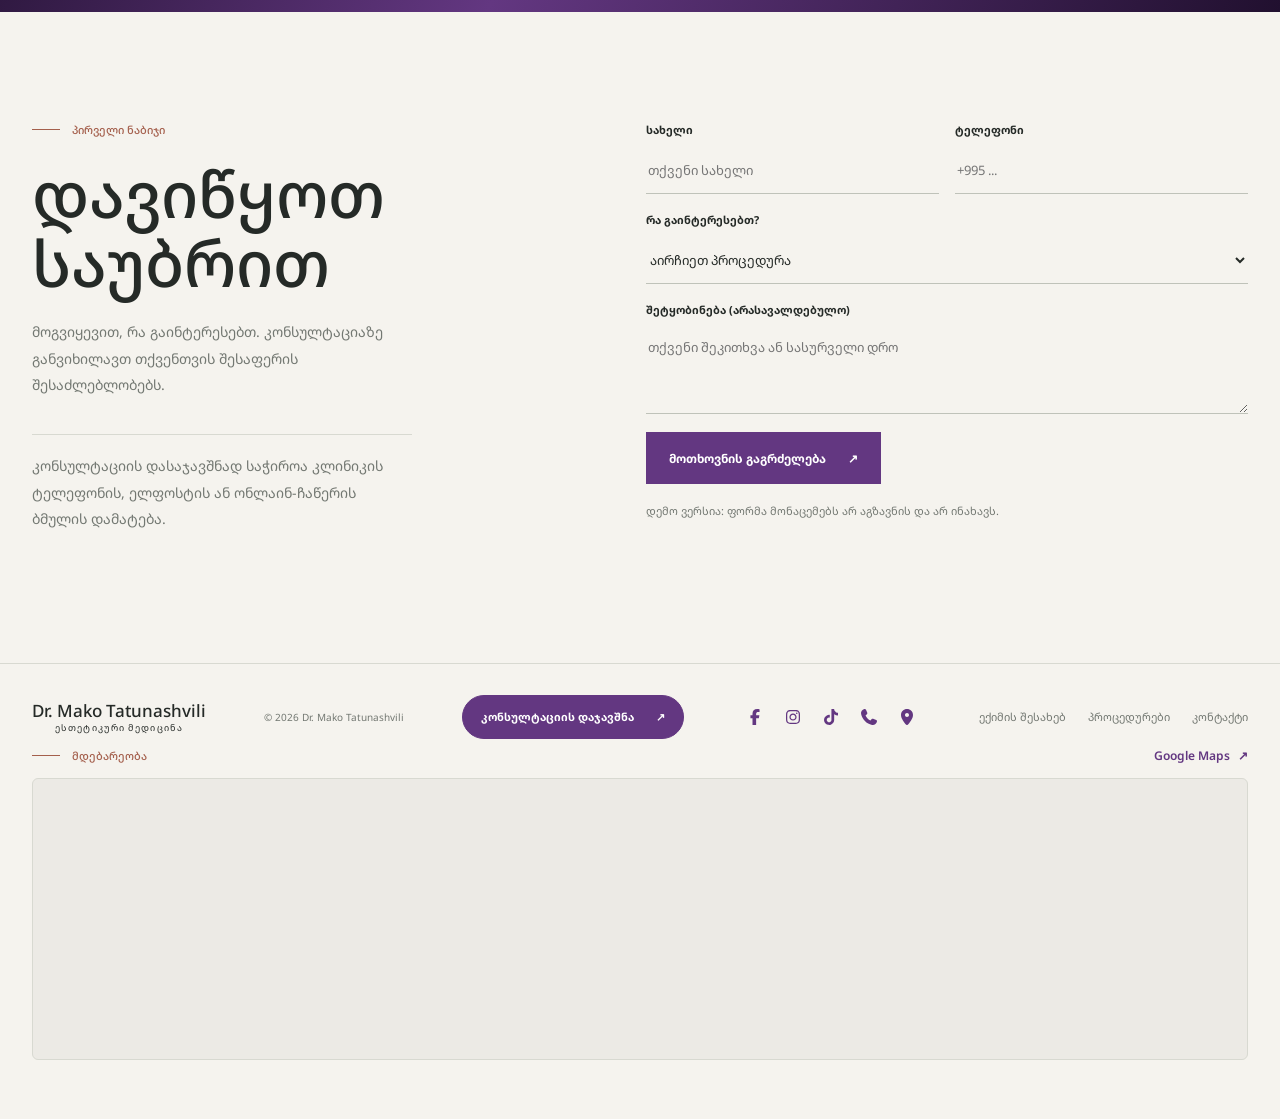
==== commit e5abb327: "add other pages" ====
--- a/index.html
+++ b/index.html
@@ -119,16 +119,16 @@
             <div class="wrap mega-menu-inner">
               <div class="mega-column">
                 <p class="mega-label">ესთეტიკის ცენტრი</p>
-                <a href="#treatments">ინექციები</a>
-                <a href="#treatments">ლაზერი</a>
-                <a href="#treatments">კოსმეტოლოგიური პროცედურები</a>
+                <a href="pages/injections.html">ინექციები</a>
+                <a href="pages/laser.html">ლაზერი</a>
+                <a href="pages/cosmetology.html">კოსმეტოლოგიური პროცედურები</a>
               </div>
               <div class="mega-column">
                 <p class="mega-label">სილამაზის ცენტრი</p>
-                <a href="#approach">სტილისტი</a>
-                <a href="#approach">მანიკური, პედიკური</a>
-                <a href="#booking">წარბები და წამწამები</a>
-                <a href="#booking">ტატუს მასტერი</a>
+                <a href="pages/stylist.html">სტილისტი</a>
+                <a href="pages/manicure-pedicure.html">მანიკური და პედიკური</a>
+                <a href="pages/brows-lashes.html">წარბები და წამწამები</a>
+                <a href="pages/tattoo-master.html">ტატუს მასტერი</a>
               </div>
               <a class="mega-feature" href="#treatments">
                 <img
--- a/styles.css
+++ b/styles.css
@@ -1124,6 +1124,18 @@
 }
 
 @media (max-width: 800px) {
+  .mega-menu {
+    top: 76px;
+  }
+  .mega-menu-inner {
+    max-height: calc(100vh - 76px);
+    grid-template-columns: 1fr;
+    gap: 22px;
+    overflow-y: auto;
+  }
+  .mega-feature {
+    min-height: 150px;
+  }
   .wrap {
     width: min(100% - 40px, 620px);
   }
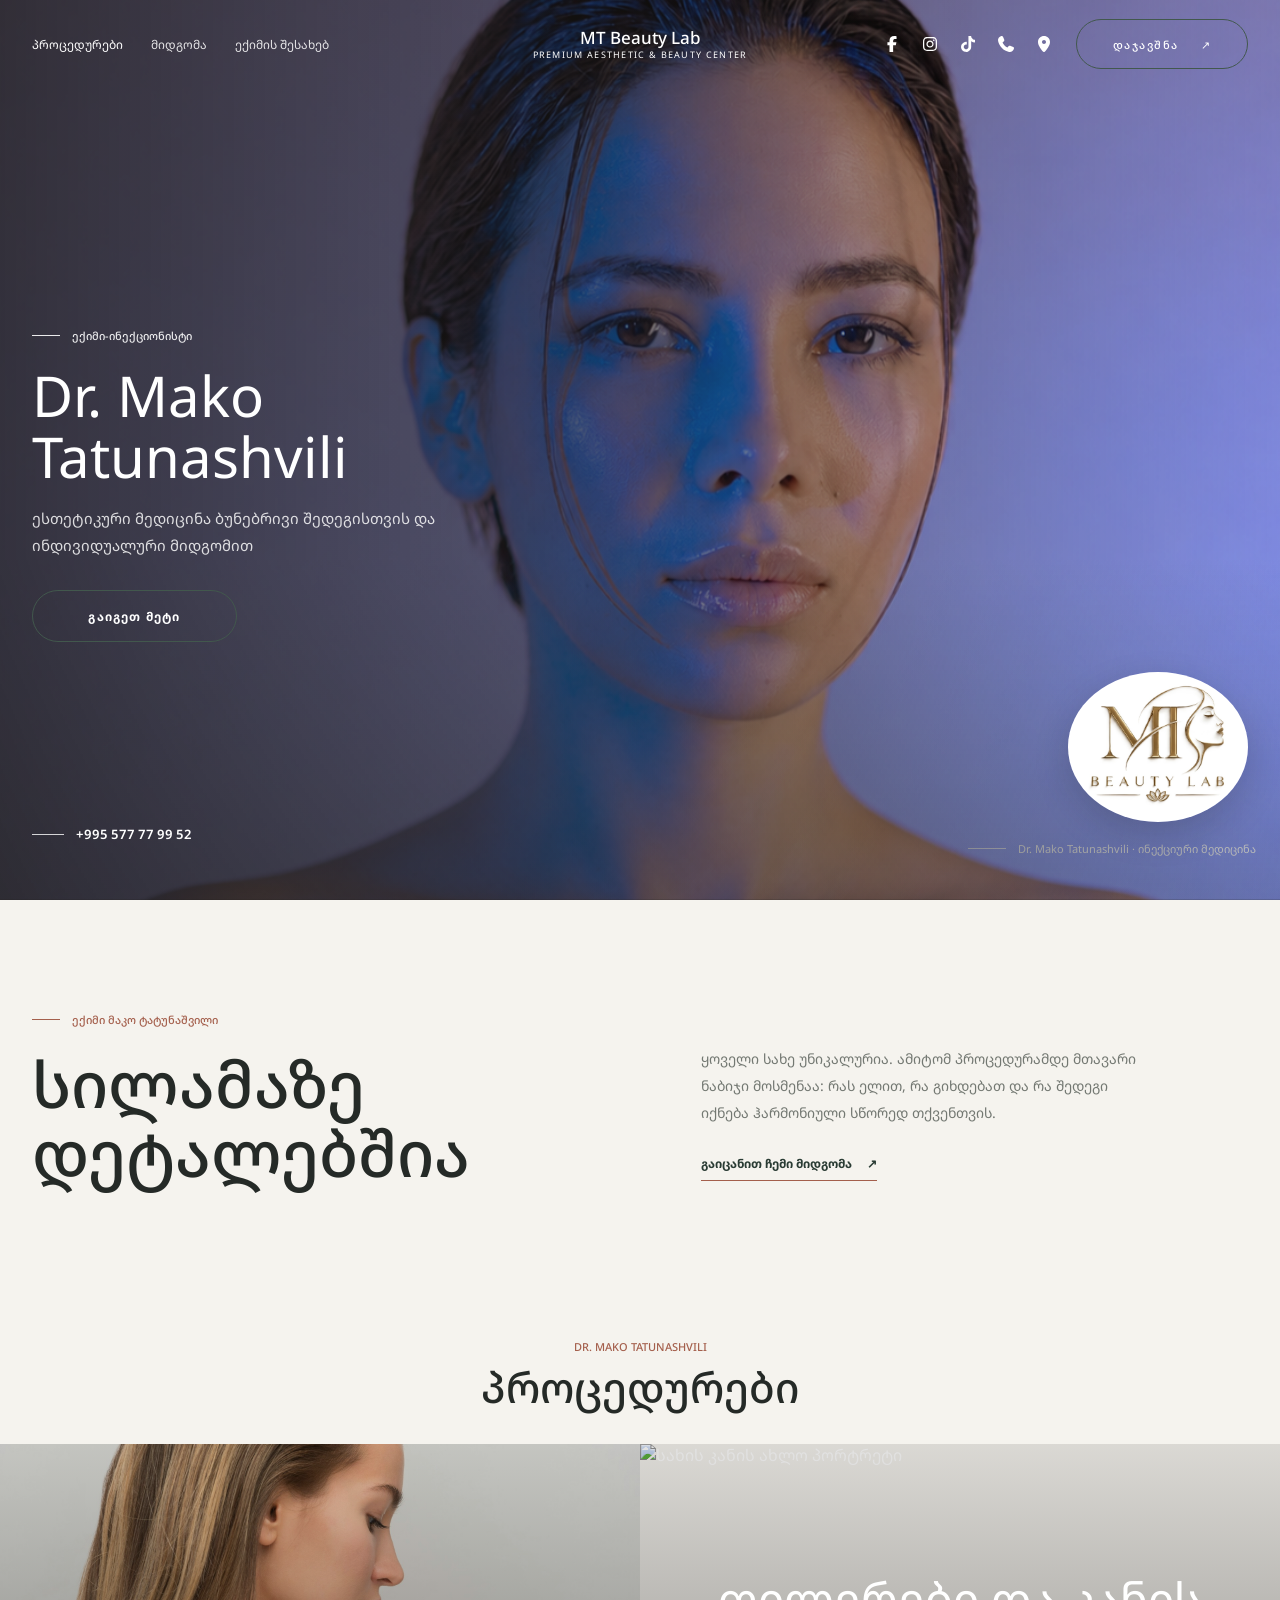
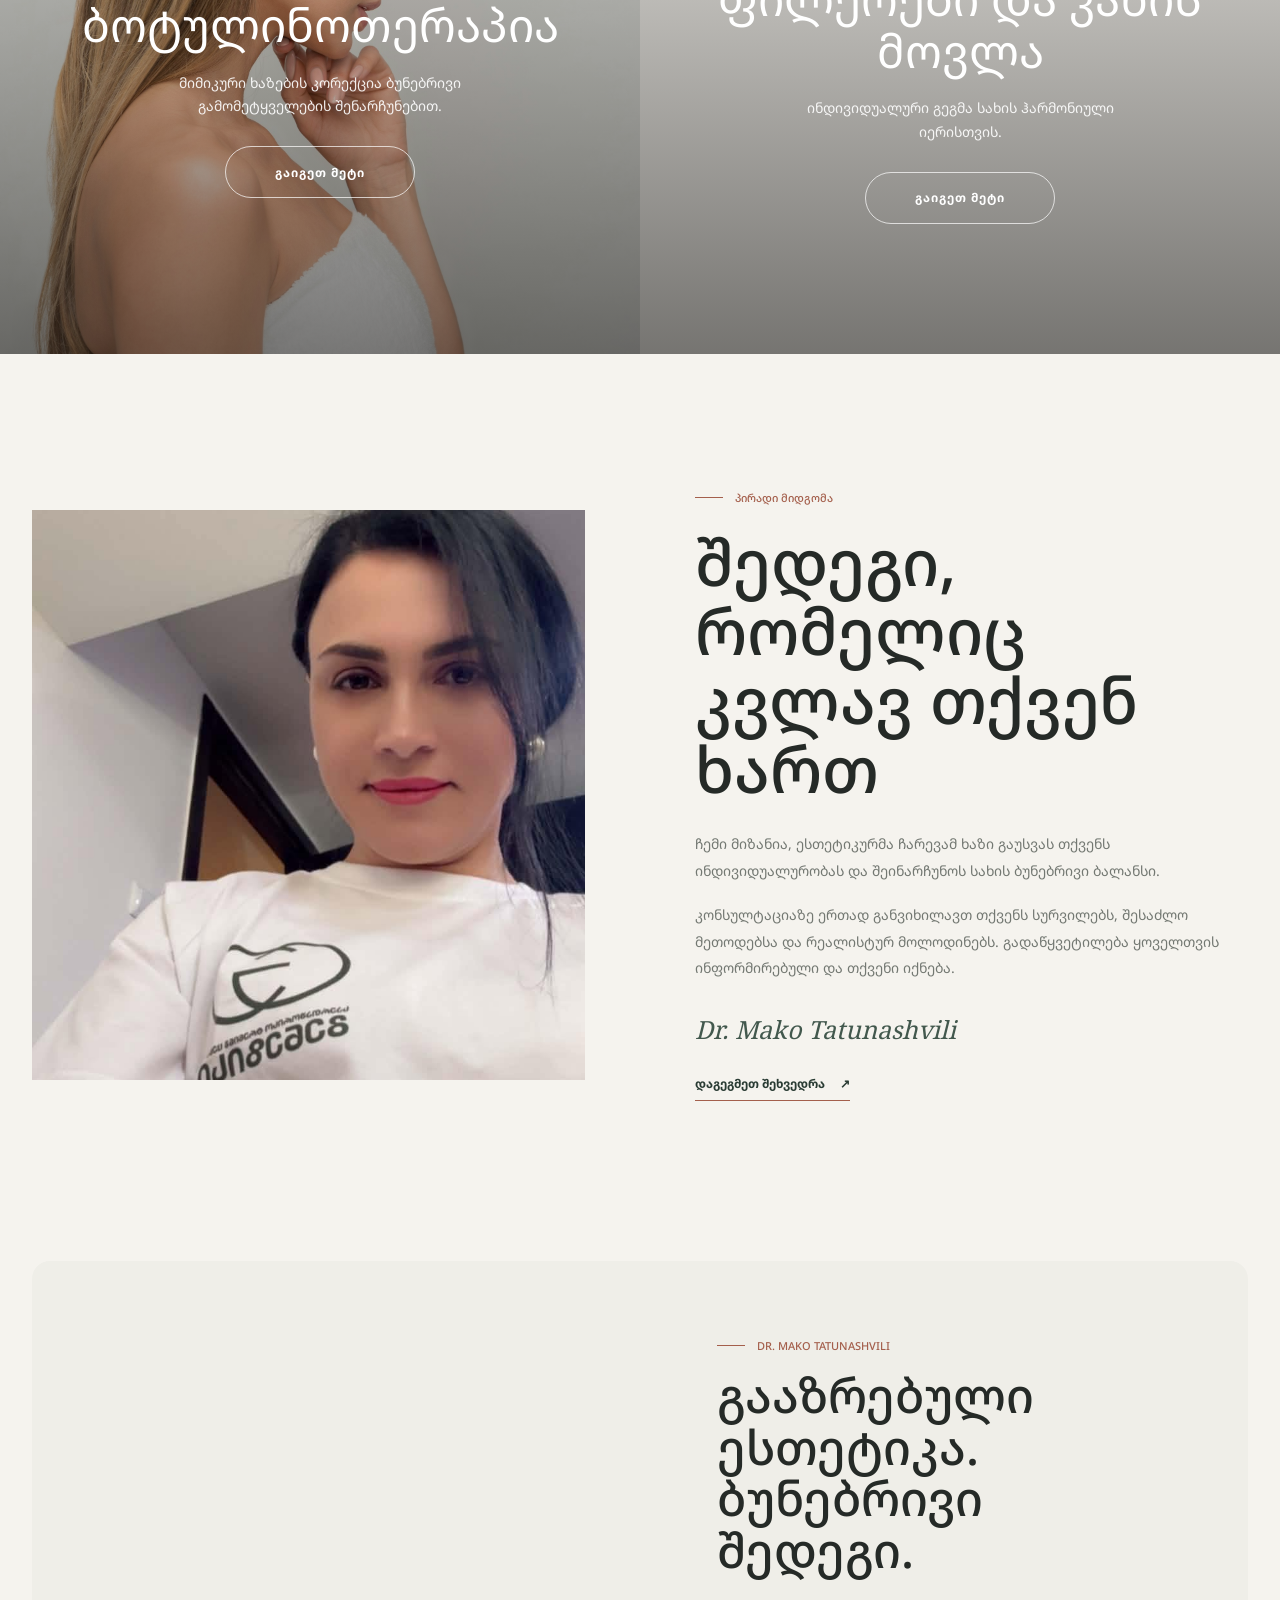
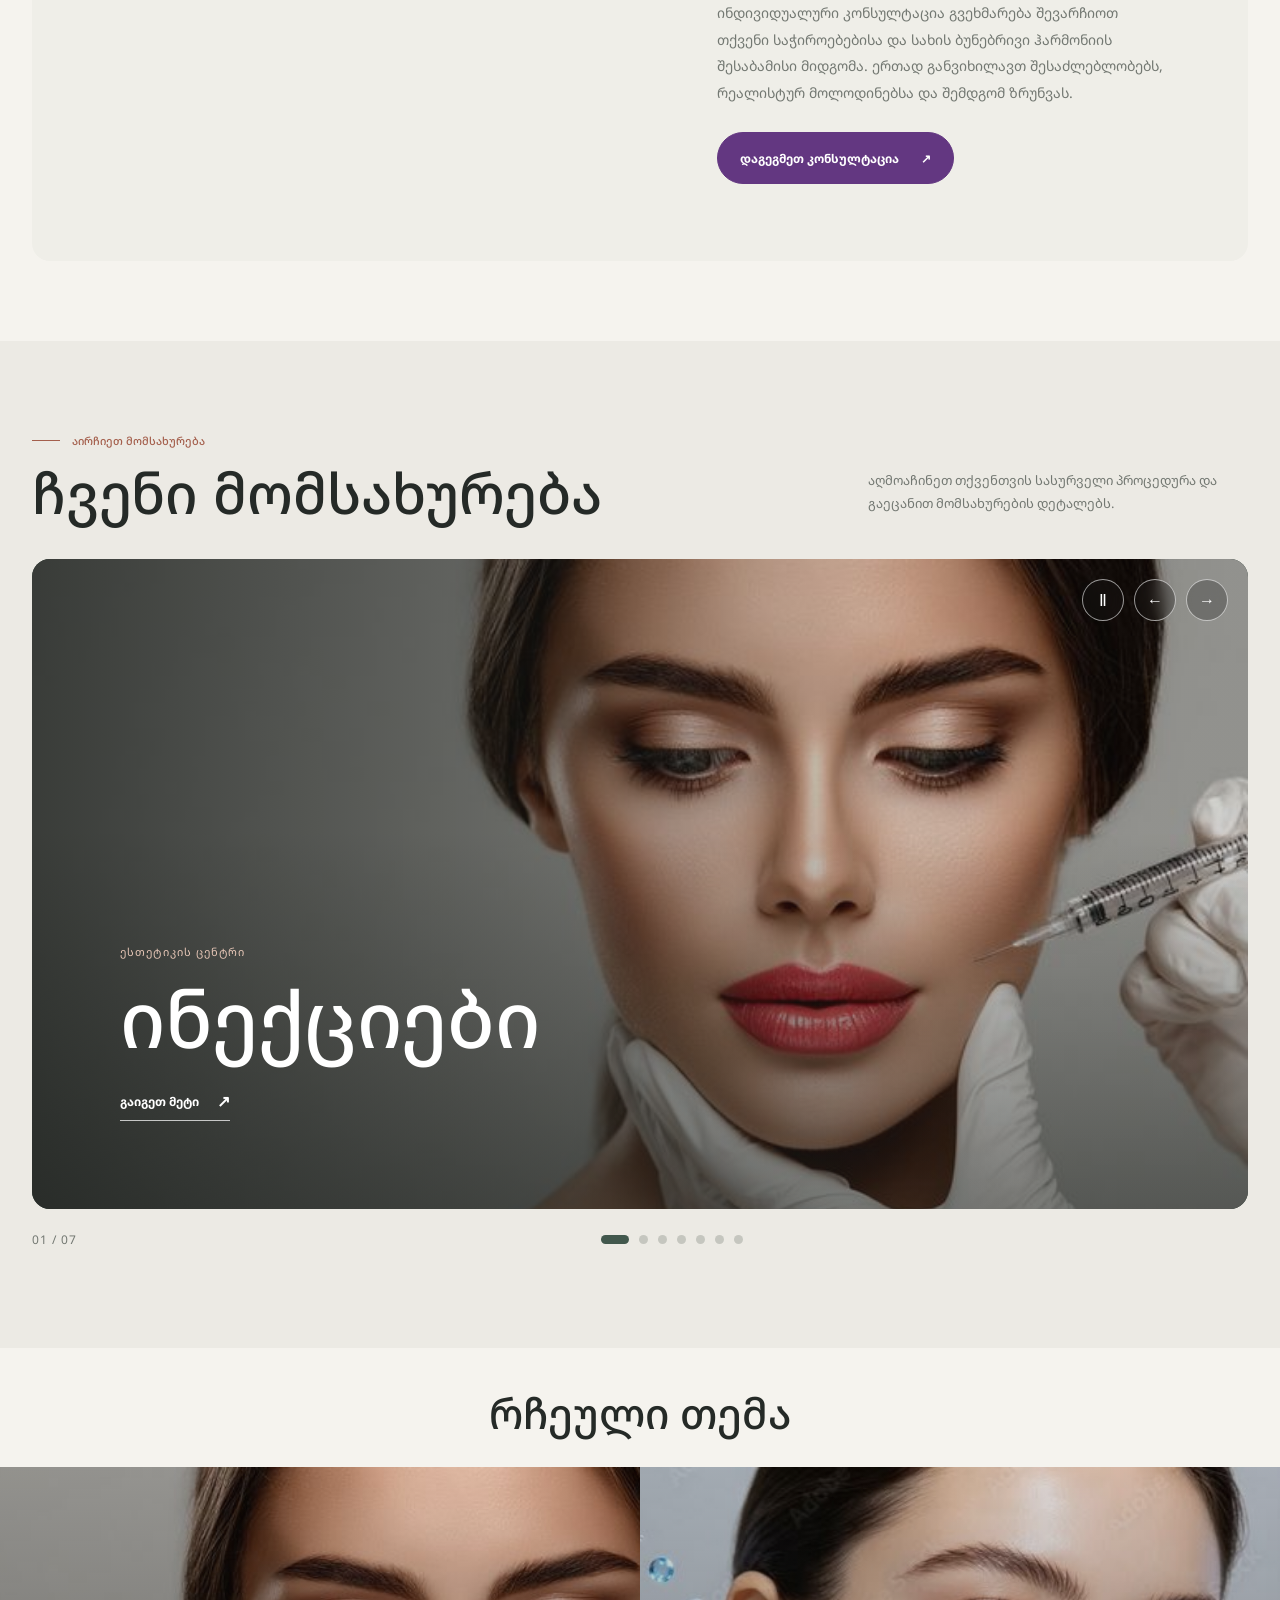
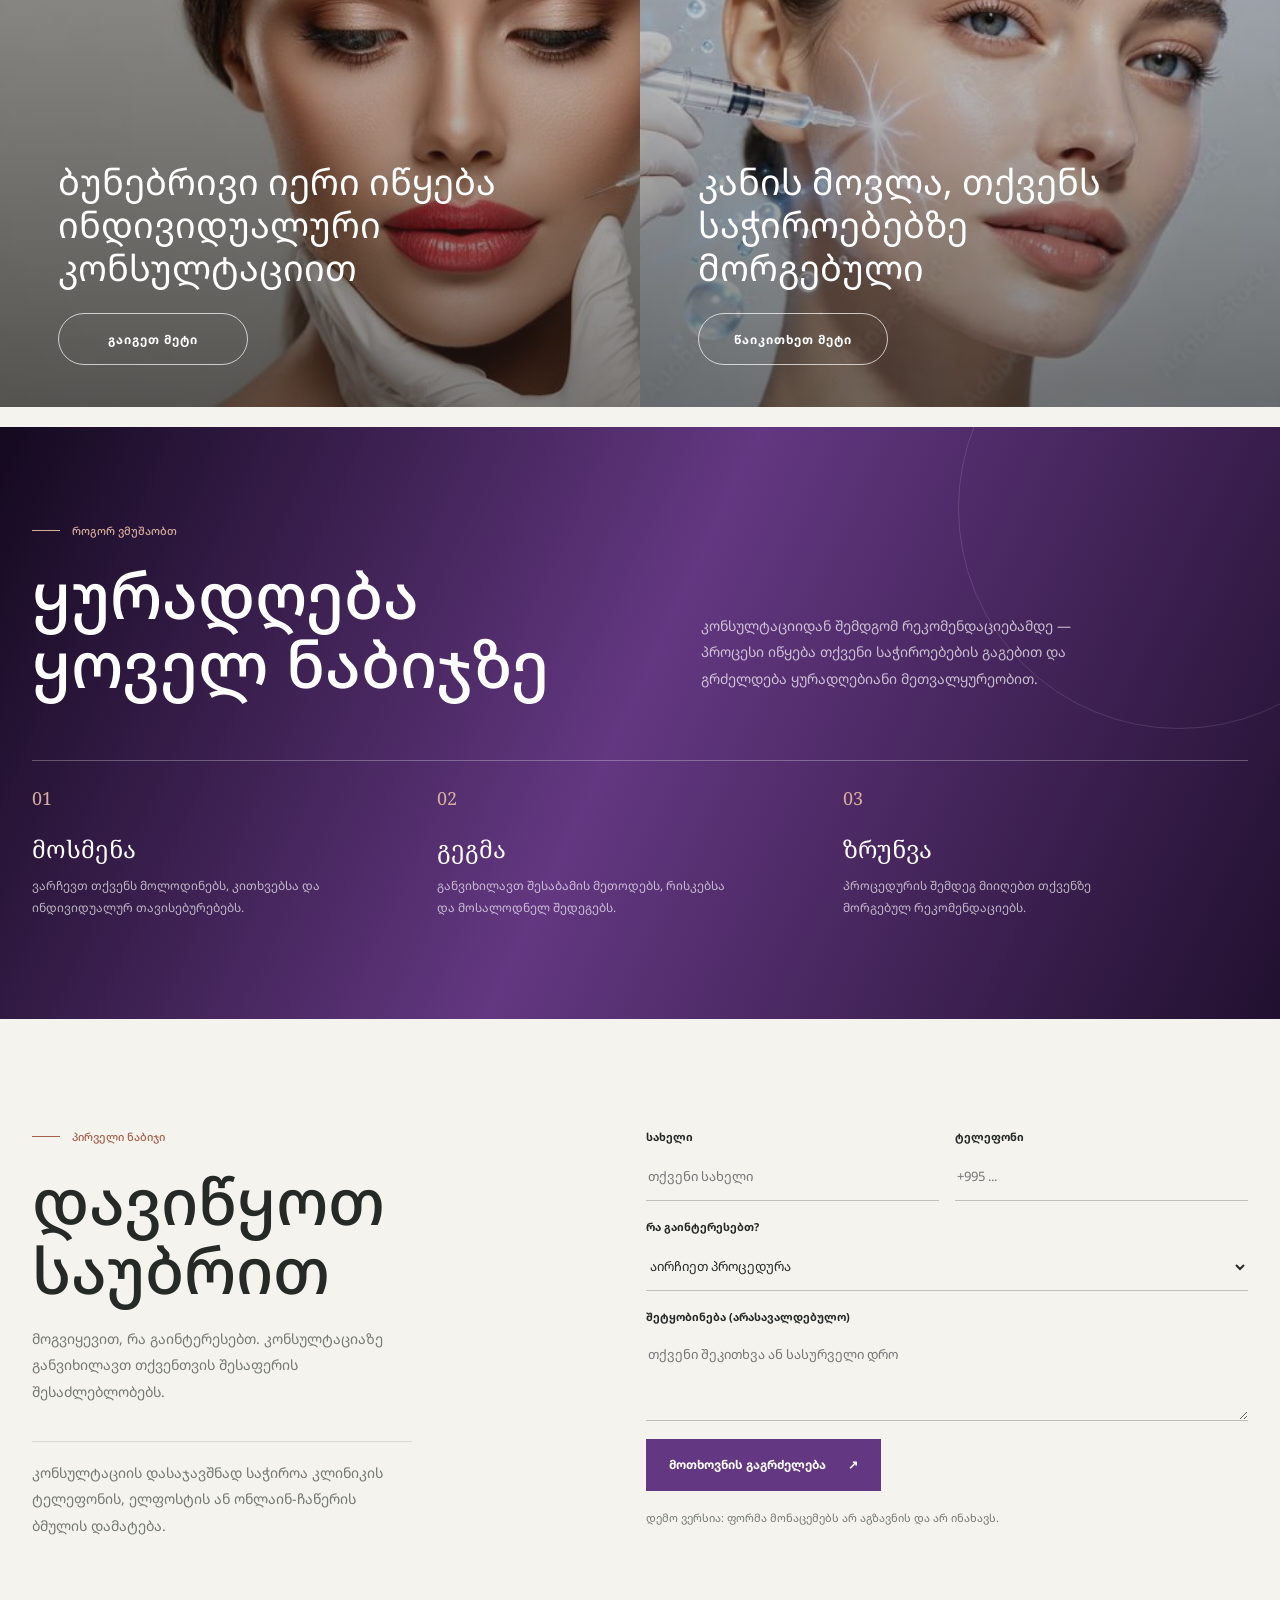
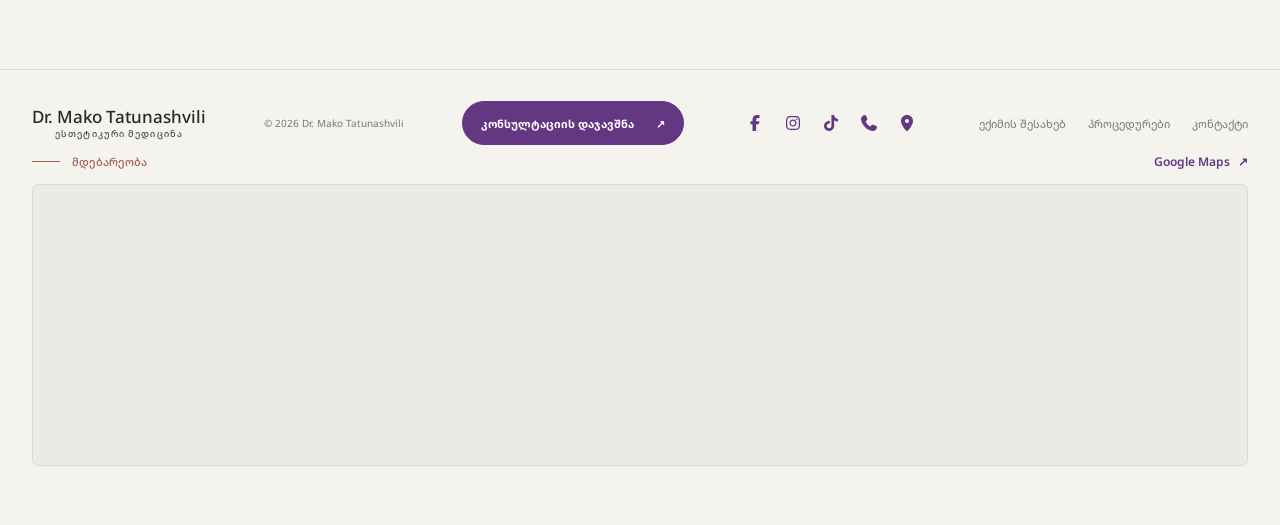
==== commit d1ec6bcc: "remake other pages" ====
--- a/index.html
+++ b/index.html
@@ -163,7 +163,11 @@
           >
             +995 577 77 99 52
           </a>
-          <a class="hero-logo-link" href="#top" aria-label="MT Beauty Lab, მთავარ გვერდზე გადასვლა">
+          <a
+            class="hero-logo-link"
+            href="#top"
+            aria-label="MT Beauty Lab, მთავარ გვერდზე გადასვლა"
+          >
             <img class="hero-logo" src="assets/logo1.jpg" alt="MT Beauty Lab" />
           </a>
         </div>
@@ -271,6 +275,267 @@
             <a class="button results-cta" href="#booking">
               დაგეგმეთ კონსულტაცია <span aria-hidden="true">↗</span>
             </a>
+          </div>
+        </div>
+      </section>
+
+      <section class="service-showcase" aria-labelledby="service-showcase-title">
+        <div class="wrap">
+          <div class="service-showcase-heading">
+            <div>
+              <p class="eyebrow">აირჩიეთ მომსახურება</p>
+              <h2 class="display" id="service-showcase-title">
+                ჩვენი მომსახურება
+              </h2>
+            </div>
+            <p>
+              აღმოაჩინეთ თქვენთვის სასურველი პროცედურა და გაეცანით მომსახურების
+              დეტალებს.
+            </p>
+          </div>
+          <div
+            class="service-carousel"
+            data-service-carousel
+            role="group"
+            aria-roledescription="კარუსელი"
+            aria-label="ჩვენი მომსახურება"
+          >
+            <div class="service-carousel-viewport">
+              <div class="service-carousel-track">
+                <article
+                  class="service-carousel-slide"
+                  role="group"
+                  aria-roledescription="სლაიდი"
+                  aria-label="1 / 7: ინექციები"
+                >
+                  <a class="service-slide-link" href="pages/injections.html">
+                    <img
+                      src="./assets/Cosmetology by AI.jpg"
+                      alt="ესთეტიკური ინექციის პროცედურა"
+                    />
+                    <span class="service-slide-copy">
+                      <span class="service-slide-category">ესთეტიკის ცენტრი</span>
+                      <span class="service-slide-title">ინექციები</span>
+                      <span class="service-slide-cta"
+                        >გაიგეთ მეტი <span aria-hidden="true">↗</span></span
+                      >
+                    </span>
+                  </a>
+                </article>
+                <article
+                  class="service-carousel-slide"
+                  role="group"
+                  aria-roledescription="სლაიდი"
+                  aria-label="2 / 7: ლაზერი"
+                  aria-hidden="true"
+                  inert
+                >
+                  <a class="service-slide-link" href="pages/laser.html">
+                    <img
+                      src="./assets/laser.jpg"
+                      alt="ქალის პორტრეტი იისფერი განათებით"
+                    />
+                    <span class="service-slide-copy">
+                      <span class="service-slide-category">ესთეტიკის ცენტრი</span>
+                      <span class="service-slide-title">ლაზერი</span>
+                      <span class="service-slide-cta"
+                        >გაიგეთ მეტი <span aria-hidden="true">↗</span></span
+                      >
+                    </span>
+                  </a>
+                </article>
+                <article
+                  class="service-carousel-slide"
+                  role="group"
+                  aria-roledescription="სლაიდი"
+                  aria-label="3 / 7: კოსმეტოლოგია"
+                  aria-hidden="true"
+                  inert
+                >
+                  <a class="service-slide-link" href="pages/cosmetology.html">
+                    <img
+                      src="./assets/cosmetic(2).jpg"
+                      alt="ქალის სახის მოვლის პროცედურა"
+                    />
+                    <span class="service-slide-copy">
+                      <span class="service-slide-category">ესთეტიკის ცენტრი</span>
+                      <span class="service-slide-title">კოსმეტოლოგია</span>
+                      <span class="service-slide-cta"
+                        >გაიგეთ მეტი <span aria-hidden="true">↗</span></span
+                      >
+                    </span>
+                  </a>
+                </article>
+                <article
+                  class="service-carousel-slide"
+                  role="group"
+                  aria-roledescription="სლაიდი"
+                  aria-label="4 / 7: სტილისტი"
+                  aria-hidden="true"
+                  inert
+                >
+                  <a class="service-slide-link" href="pages/stylist.html">
+                    <img
+                      src="./assets/hear stilist.jpg"
+                      alt="სტილისტის მომსახურება სილამაზის ცენტრში"
+                    />
+                    <span class="service-slide-copy">
+                      <span class="service-slide-category">სილამაზის ცენტრი</span>
+                      <span class="service-slide-title">სტილისტი</span>
+                      <span class="service-slide-cta"
+                        >გაიგეთ მეტი <span aria-hidden="true">↗</span></span
+                      >
+                    </span>
+                  </a>
+                </article>
+                <article
+                  class="service-carousel-slide"
+                  role="group"
+                  aria-roledescription="სლაიდი"
+                  aria-label="5 / 7: მანიკური და პედიკური"
+                  aria-hidden="true"
+                  inert
+                >
+                  <a
+                    class="service-slide-link"
+                    href="pages/manicure-pedicure.html"
+                  >
+                    <img
+                      src="./assets/Nails Inspiratio.jpg"
+                      alt="სილამაზის ცენტრის პორტრეტი"
+                    />
+                    <span class="service-slide-copy">
+                      <span class="service-slide-category">სილამაზის ცენტრი</span>
+                      <span class="service-slide-title">მანიკური და პედიკური</span>
+                      <span class="service-slide-cta"
+                        >გაიგეთ მეტი <span aria-hidden="true">↗</span></span
+                      >
+                    </span>
+                  </a>
+                </article>
+                <article
+                  class="service-carousel-slide"
+                  role="group"
+                  aria-roledescription="სლაიდი"
+                  aria-label="6 / 7: წარბები და წამწამები"
+                  aria-hidden="true"
+                  inert
+                >
+                  <a class="service-slide-link" href="pages/brows-lashes.html">
+                    <img
+                      src="./assets/eye(2).jpg"
+                      alt="ქალის სახის პორტრეტი"
+                    />
+                    <span class="service-slide-copy">
+                      <span class="service-slide-category">სილამაზის ცენტრი</span>
+                      <span class="service-slide-title">წარბები და წამწამები</span>
+                      <span class="service-slide-cta"
+                        >გაიგეთ მეტი <span aria-hidden="true">↗</span></span
+                      >
+                    </span>
+                  </a>
+                </article>
+                <article
+                  class="service-carousel-slide"
+                  role="group"
+                  aria-roledescription="სლაიდი"
+                  aria-label="7 / 7: ტატუს მასტერი"
+                  aria-hidden="true"
+                  inert
+                >
+                  <a class="service-slide-link" href="pages/tattoo-master.html">
+                    <img
+                      src="./assets/tattoo.jpg"
+                      alt="ქალის სახის პროფილი"
+                    />
+                    <span class="service-slide-copy">
+                      <span class="service-slide-category">სილამაზის ცენტრი</span>
+                      <span class="service-slide-title">ტატუს მასტერი</span>
+                      <span class="service-slide-cta"
+                        >გაიგეთ მეტი <span aria-hidden="true">↗</span></span
+                      >
+                    </span>
+                  </a>
+                </article>
+              </div>
+            </div>
+            <div class="service-carousel-controls">
+              <span class="service-carousel-status" data-carousel-status
+                >01 / 07</span
+              >
+              <div
+                class="service-carousel-pagination"
+                role="group"
+                aria-label="სლაიდის არჩევა"
+              >
+                <button
+                  type="button"
+                  data-carousel-to="0"
+                  aria-label="სლაიდზე გადასვლა: ინექციები"
+                  aria-pressed="true"
+                ></button>
+                <button
+                  type="button"
+                  data-carousel-to="1"
+                  aria-label="სლაიდზე გადასვლა: ლაზერი"
+                  aria-pressed="false"
+                ></button>
+                <button
+                  type="button"
+                  data-carousel-to="2"
+                  aria-label="სლაიდზე გადასვლა: კოსმეტოლოგია"
+                  aria-pressed="false"
+                ></button>
+                <button
+                  type="button"
+                  data-carousel-to="3"
+                  aria-label="სლაიდზე გადასვლა: სტილისტი"
+                  aria-pressed="false"
+                ></button>
+                <button
+                  type="button"
+                  data-carousel-to="4"
+                  aria-label="სლაიდზე გადასვლა: მანიკური და პედიკური"
+                  aria-pressed="false"
+                ></button>
+                <button
+                  type="button"
+                  data-carousel-to="5"
+                  aria-label="სლაიდზე გადასვლა: წარბები და წამწამები"
+                  aria-pressed="false"
+                ></button>
+                <button
+                  type="button"
+                  data-carousel-to="6"
+                  aria-label="სლაიდზე გადასვლა: ტატუს მასტერი"
+                  aria-pressed="false"
+                ></button>
+              </div>
+              <div class="service-carousel-actions">
+                <button
+                  type="button"
+                  data-carousel-pause
+                  aria-label="სლაიდშოუს შეჩერება"
+                  aria-pressed="false"
+                >
+                  Ⅱ
+                </button>
+                <button
+                  type="button"
+                  data-carousel-previous
+                  aria-label="წინა მომსახურება"
+                >
+                  ←
+                </button>
+                <button
+                  type="button"
+                  data-carousel-next
+                  aria-label="შემდეგი მომსახურება"
+                >
+                  →
+                </button>
+              </div>
+            </div>
           </div>
         </div>
       </section>
--- a/styles.css
+++ b/styles.css
@@ -800,6 +800,186 @@
   border-color: #4f2869;
   background: #4f2869;
 }
+.service-showcase {
+  padding: 92px 0 100px;
+  background: #eceae4;
+}
+.service-showcase-heading {
+  display: flex;
+  align-items: end;
+  justify-content: space-between;
+  gap: 30px;
+  margin-bottom: 36px;
+}
+.service-showcase-heading .eyebrow {
+  margin-bottom: 14px;
+}
+.service-showcase-heading .display {
+  font-size: clamp(36px, 5vw, 56px);
+}
+.service-showcase-heading > p {
+  max-width: 380px;
+  margin: 0 0 7px;
+  color: var(--muted);
+  font-size: 13px;
+  line-height: 1.8;
+}
+.service-carousel-viewport {
+  overflow: hidden;
+  border-radius: 18px;
+  background: var(--green-deep);
+}
+.service-carousel {
+  position: relative;
+}
+.service-carousel-track {
+  display: flex;
+  transition: transform 0.7s cubic-bezier(0.22, 1, 0.36, 1);
+  will-change: transform;
+}
+.service-carousel-slide {
+  position: relative;
+  flex: 0 0 100%;
+  min-width: 0;
+  min-height: clamp(430px, 52vw, 650px);
+  overflow: hidden;
+  color: #fff;
+}
+.service-slide-link {
+  position: absolute;
+  inset: 0;
+  display: flex;
+  align-items: flex-end;
+  padding: clamp(30px, 7vw, 88px);
+  isolation: isolate;
+}
+.service-slide-link::after {
+  position: absolute;
+  z-index: -1;
+  inset: 0;
+  background: linear-gradient(
+    90deg,
+    rgba(24, 28, 25, 0.76),
+    rgba(24, 28, 25, 0.2) 72%
+  ), linear-gradient(0deg, rgba(24, 28, 25, 0.48), transparent 58%);
+  content: "";
+}
+.service-slide-link:focus-visible {
+  outline: 3px solid #fff;
+  outline-offset: -8px;
+}
+.service-slide-link > img {
+  position: absolute;
+  z-index: -2;
+  inset: 0;
+  width: 100%;
+  height: 100%;
+  object-fit: cover;
+  transition: transform 0.8s cubic-bezier(0.22, 1, 0.36, 1);
+}
+.service-slide-link:hover > img {
+  transform: scale(1.04);
+}
+.service-slide-copy {
+  display: flex;
+  max-width: 760px;
+  align-items: flex-start;
+  flex-direction: column;
+}
+.service-slide-category {
+  margin-bottom: 16px;
+  color: #e6c6b6;
+  font-size: 11px;
+  letter-spacing: 0.1em;
+}
+.service-slide-title {
+  font-size: clamp(40px, 7vw, 78px);
+  font-weight: 500;
+  line-height: 1.12;
+}
+.service-slide-cta {
+  display: inline-flex;
+  align-items: center;
+  gap: 18px;
+  margin-top: 28px;
+  padding-bottom: 8px;
+  border-bottom: 1px solid rgba(255, 255, 255, 0.72);
+  font-size: 12px;
+  font-weight: 700;
+}
+.service-slide-cta span {
+  font-size: 16px;
+  transition: transform 0.2s ease;
+}
+.service-slide-link:hover .service-slide-cta span {
+  transform: translate(3px, -3px);
+}
+.service-carousel-controls {
+  display: grid;
+  grid-template-columns: auto 1fr;
+  align-items: center;
+  gap: 20px;
+  margin-top: 22px;
+}
+.service-carousel-status {
+  color: var(--muted);
+  font-size: 12px;
+  font-variant-numeric: tabular-nums;
+  letter-spacing: 0.08em;
+}
+.service-carousel-pagination,
+.service-carousel-actions {
+  display: flex;
+  align-items: center;
+  gap: 10px;
+}
+.service-carousel-pagination {
+  justify-self: center;
+}
+.service-carousel-pagination button {
+  width: 9px;
+  height: 9px;
+  padding: 0;
+  border: 0;
+  border-radius: 50%;
+  background: #c5c6bf;
+  cursor: pointer;
+  transition: width 0.25s, border-radius 0.25s, background 0.25s;
+}
+.service-carousel-pagination button[aria-pressed="true"] {
+  width: 28px;
+  border-radius: 8px;
+  background: var(--green);
+}
+.service-carousel-actions {
+  position: absolute;
+  z-index: 2;
+  top: 20px;
+  right: 20px;
+}
+.service-carousel-actions button {
+  display: grid;
+  width: 42px;
+  height: 42px;
+  place-items: center;
+  padding: 0;
+  border: 1px solid rgba(255, 255, 255, 0.58);
+  border-radius: 50%;
+  background: rgba(25, 28, 25, 0.28);
+  color: #fff;
+  backdrop-filter: blur(8px);
+  cursor: pointer;
+  transition: border-color 0.2s, background 0.2s, color 0.2s;
+}
+.service-carousel-actions button:hover {
+  border-color: var(--green-deep);
+  background: var(--green-deep);
+  color: #fff;
+}
+.service-carousel button:focus-visible {
+  outline: 2px solid var(--green);
+  outline-offset: 4px;
+}
 .approach {
   position: relative;
   overflow: hidden;
@@ -1239,6 +1419,39 @@
   }
   .results-copy .display {
     font-size: 38px;
+  }
+  .service-showcase {
+    padding: 70px 0 76px;
+  }
+  .service-showcase-heading {
+    align-items: flex-start;
+    flex-direction: column;
+    gap: 16px;
+    margin-bottom: 26px;
+  }
+  .service-showcase-heading > p {
+    max-width: 500px;
+  }
+  .service-carousel-slide {
+    min-height: 480px;
+  }
+  .service-slide-link {
+    padding: 34px;
+  }
+  .service-slide-title {
+    font-size: clamp(38px, 8vw, 56px);
+  }
+  .service-carousel-controls {
+    grid-template-columns: auto 1fr;
+    gap: 12px;
+  }
+  .service-carousel-actions button {
+    width: 38px;
+    height: 38px;
+  }
+  .service-carousel-pagination {
+    justify-self: center;
+    gap: 7px;
   }
   .intro-grid,
   .doctor-grid,
@@ -1368,6 +1581,26 @@
   .results-copy .display {
     font-size: 34px;
   }
+  .service-carousel-viewport {
+    border-radius: 12px;
+  }
+  .service-carousel-slide {
+    min-height: 420px;
+  }
+  .service-slide-link {
+    padding: 26px 22px;
+  }
+  .service-slide-title {
+    font-size: clamp(34px, 9vw, 46px);
+  }
+  .service-carousel-controls {
+    grid-template-columns: auto 1fr;
+  }
+  .service-carousel-pagination {
+    grid-column: 1 / -1;
+    grid-row: 2;
+    justify-self: center;
+  }
   .procedure-heading,
   .feature-heading {
     padding: 28px 18px;
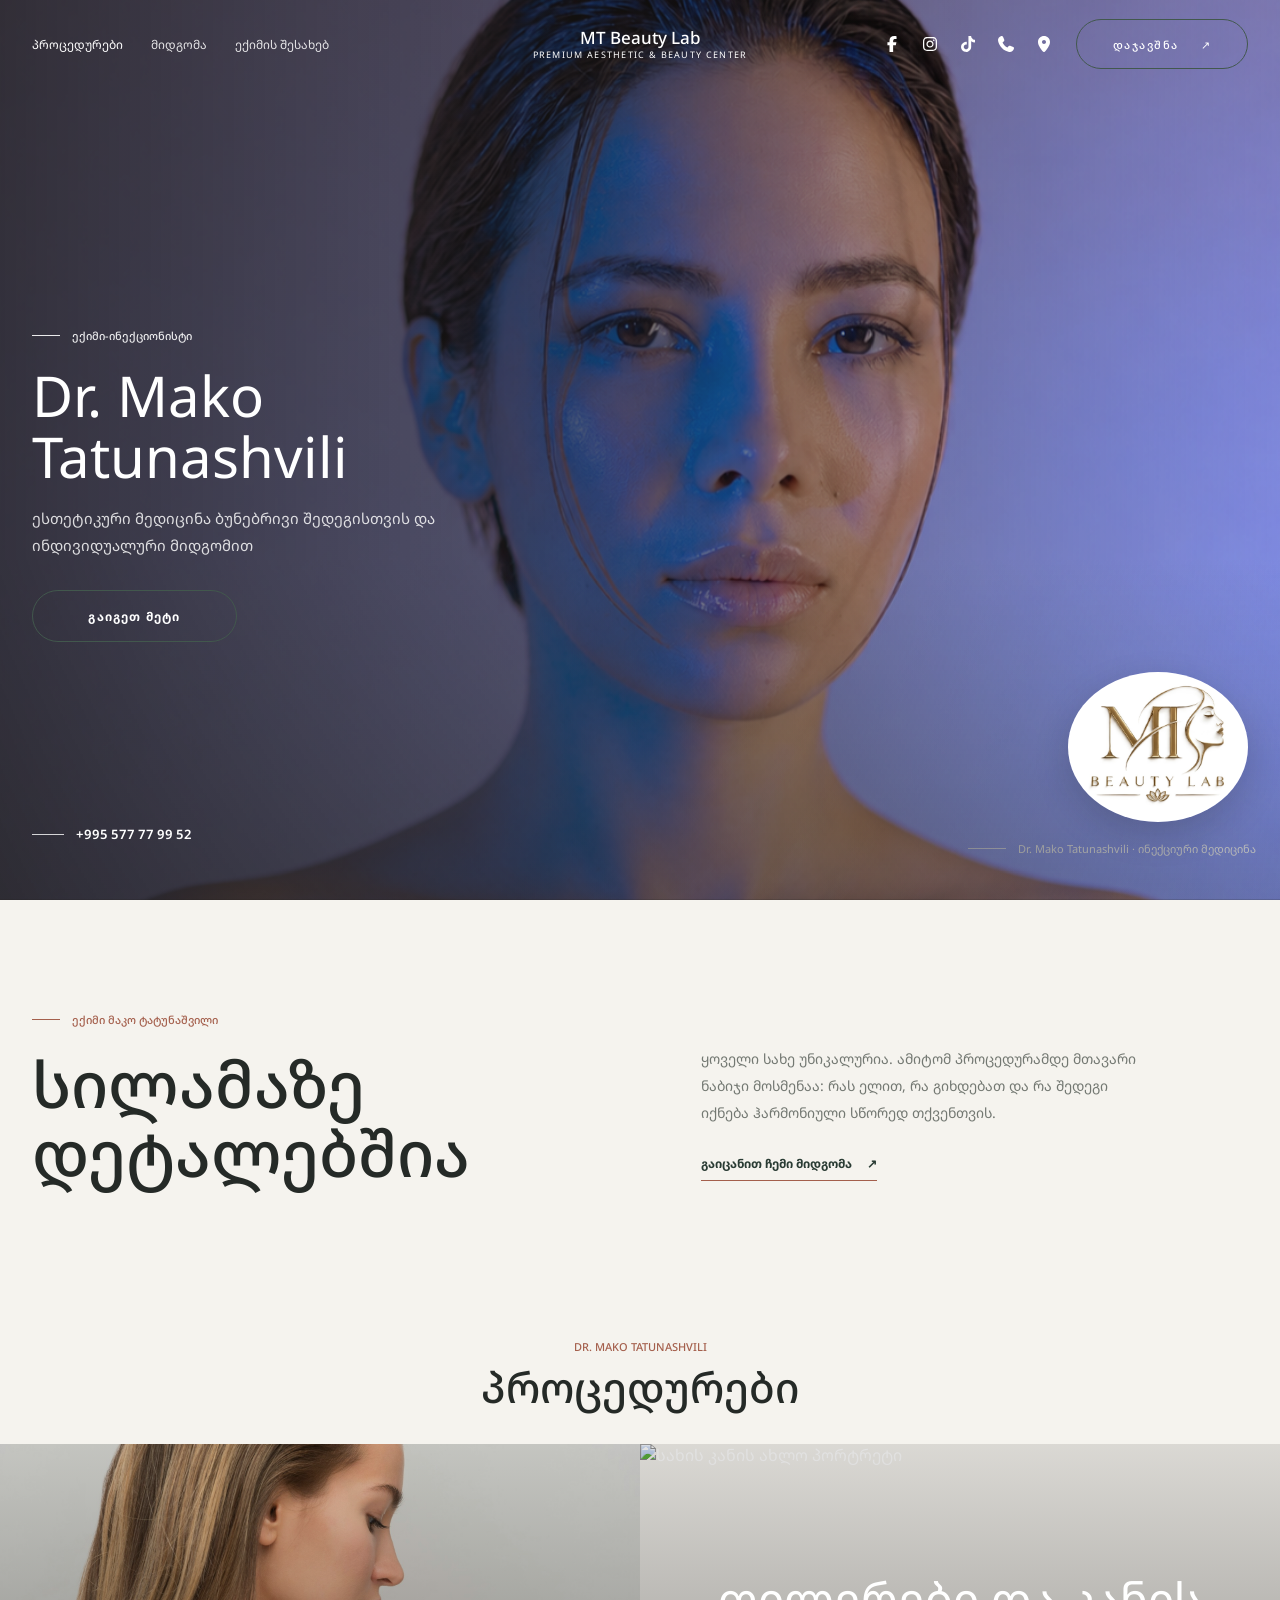
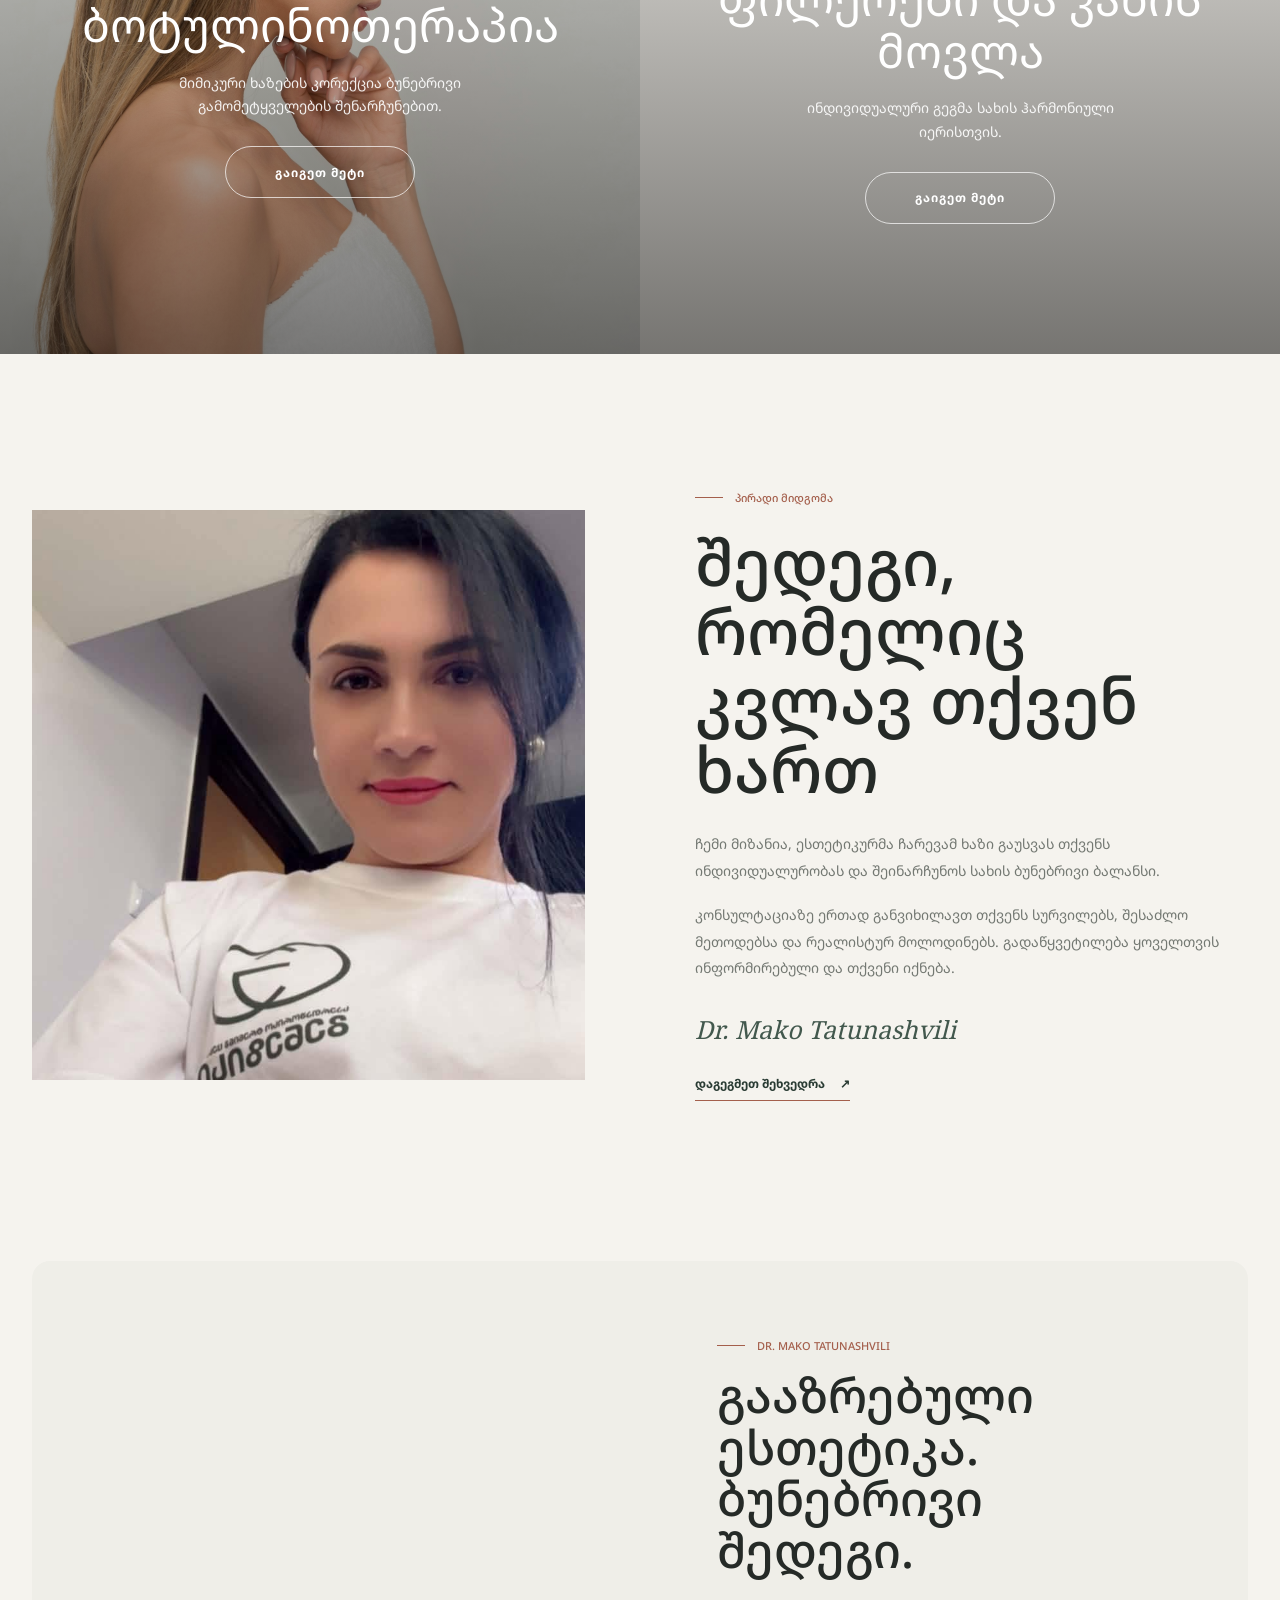
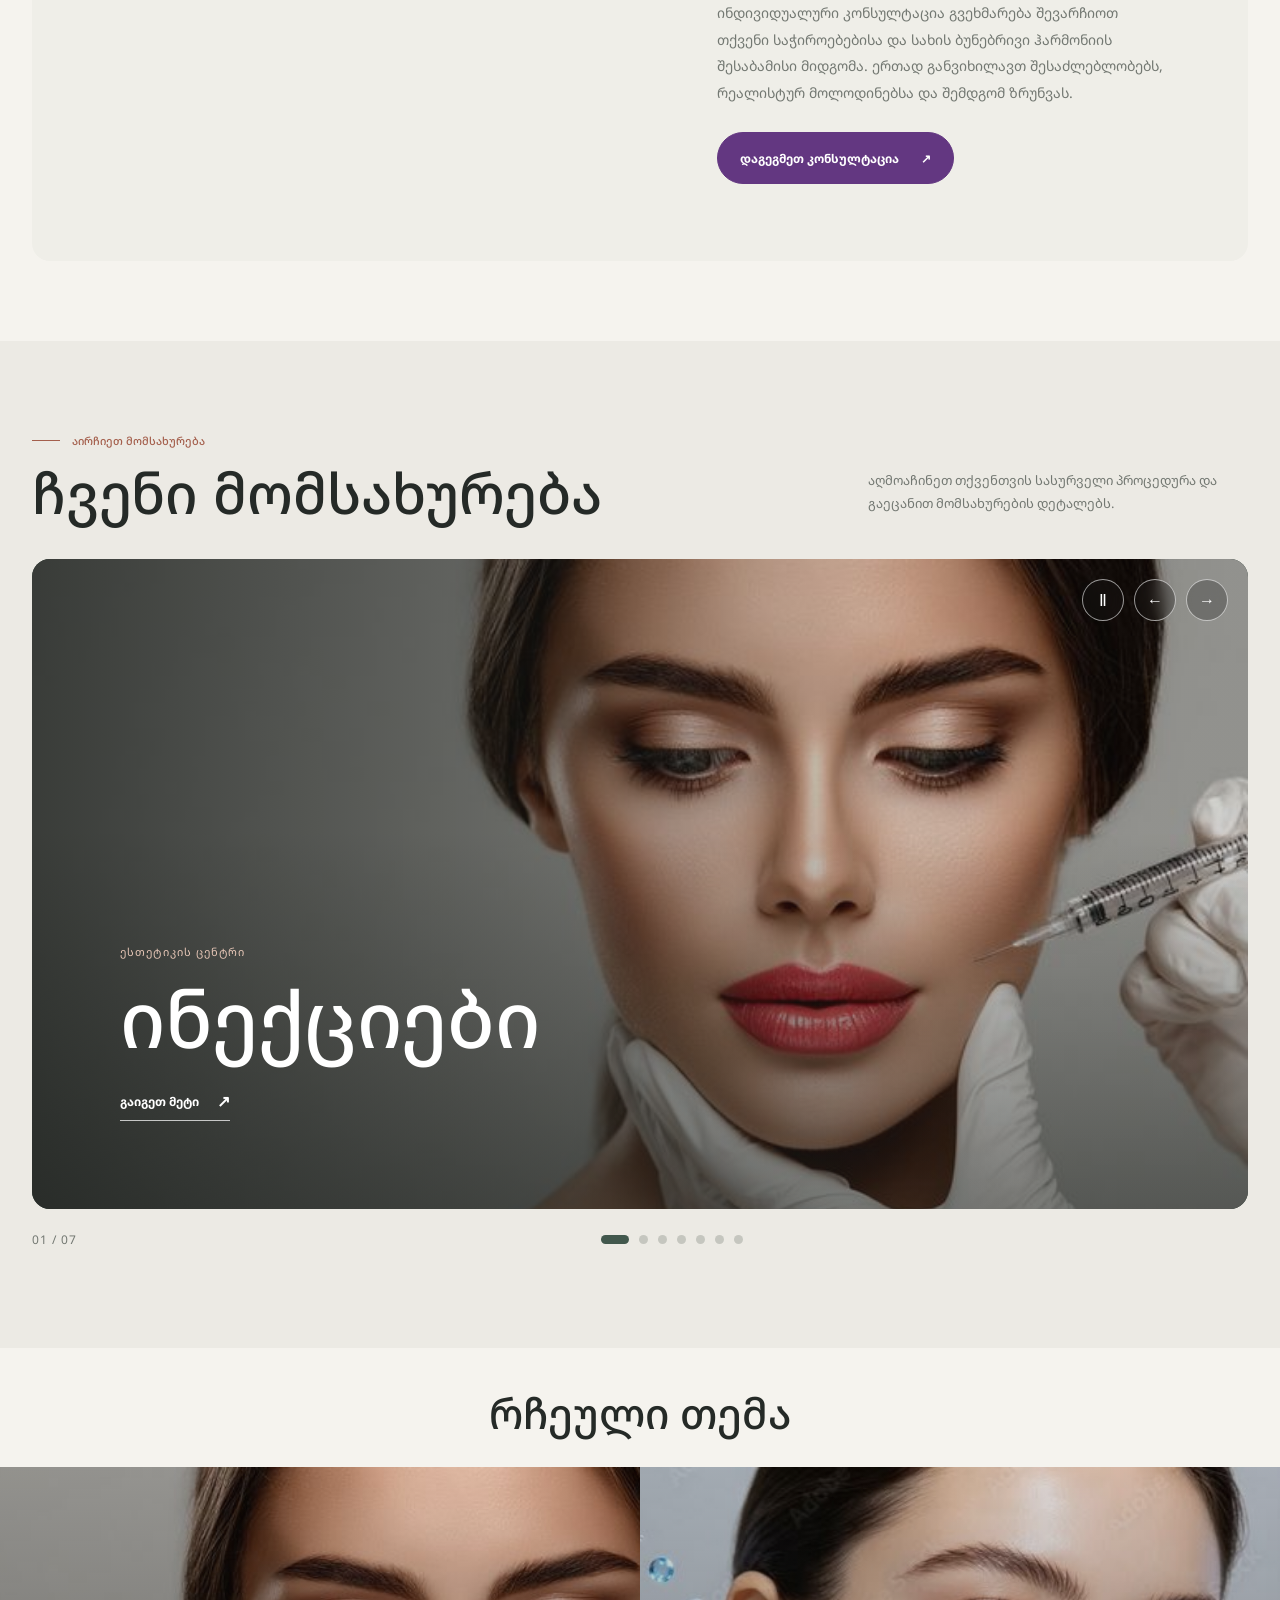
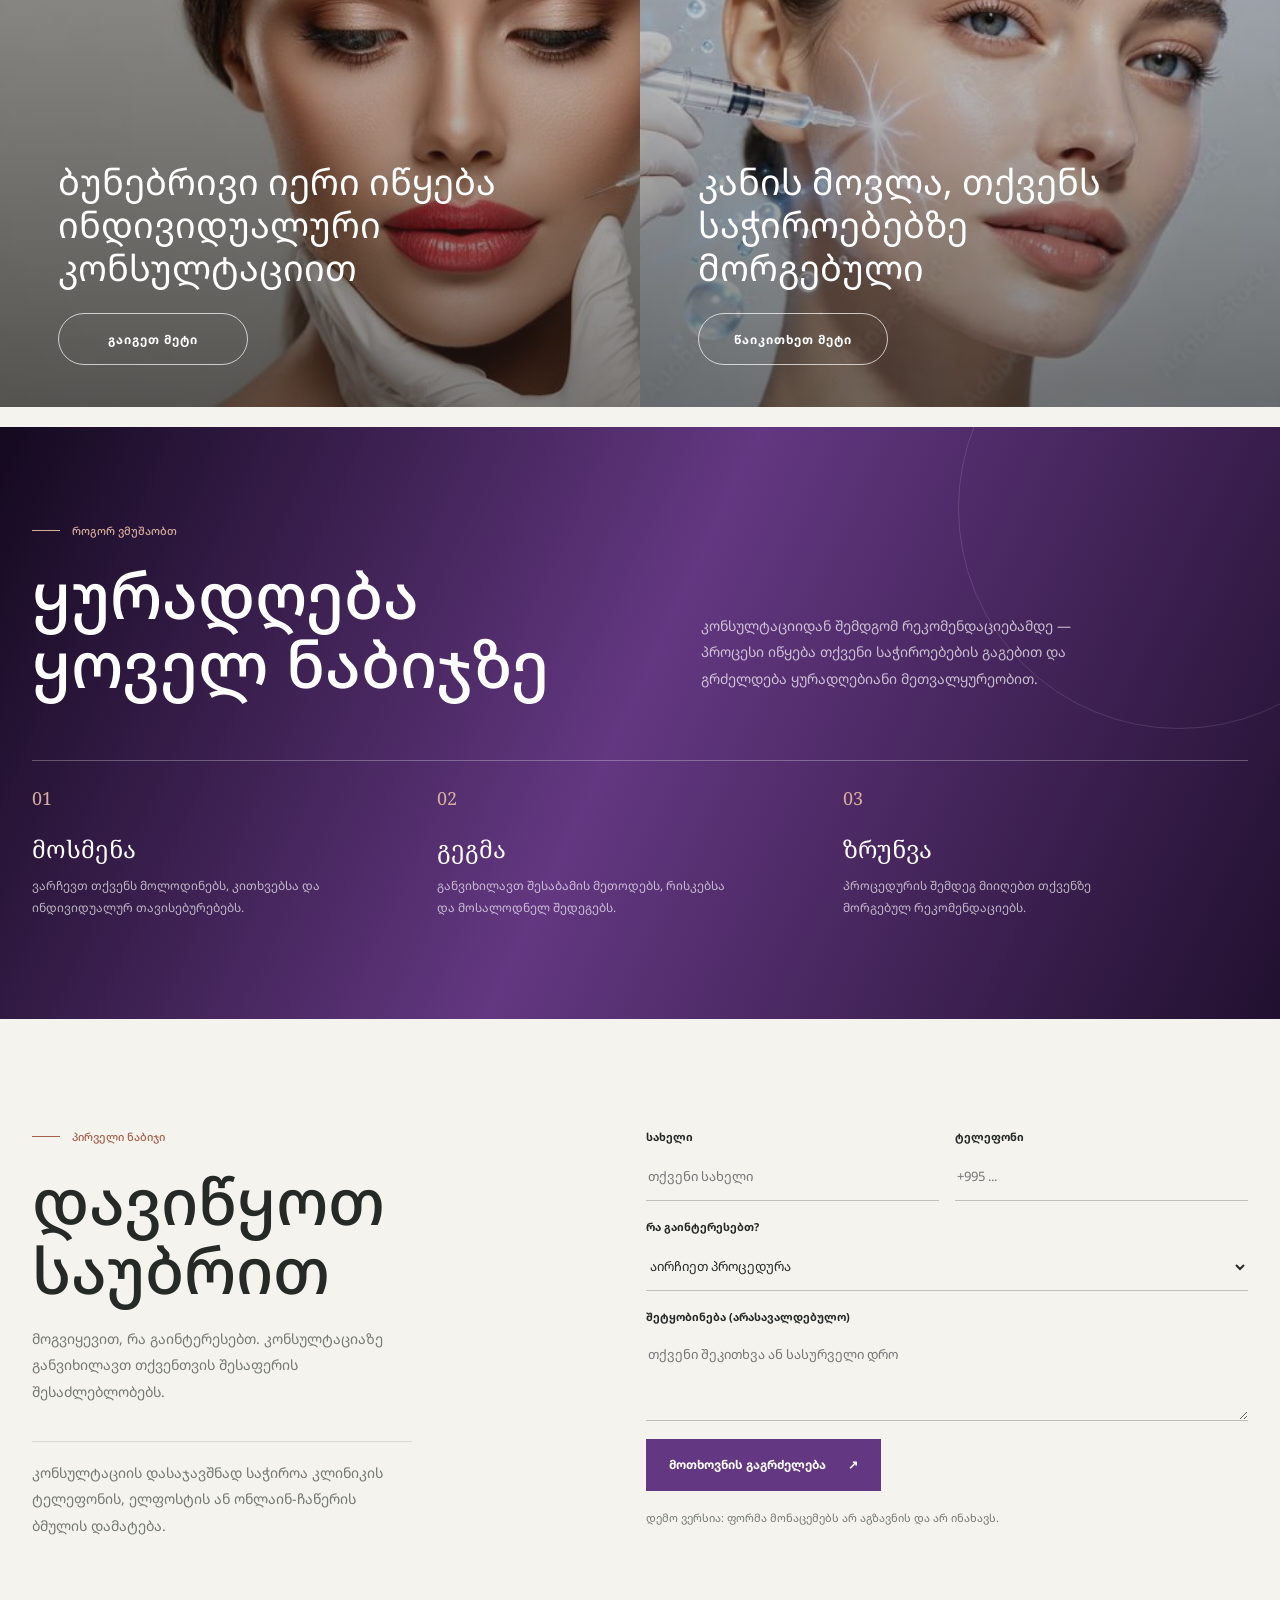
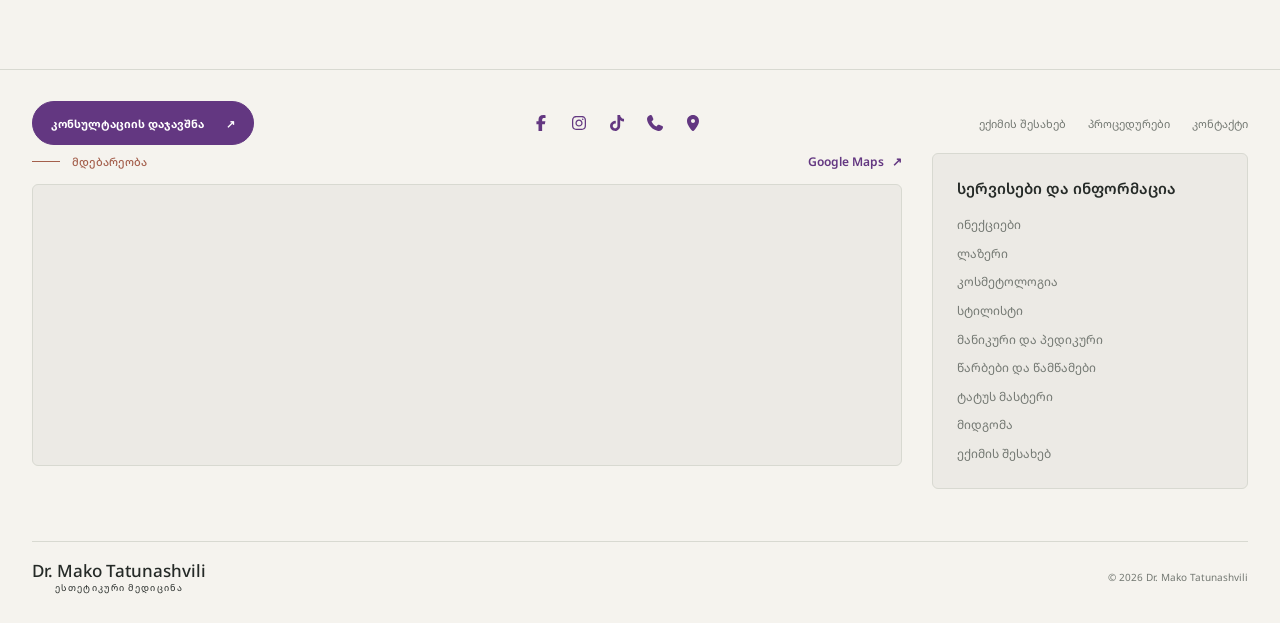
==== commit 93815329: "change footer part" ====
--- a/index.html
+++ b/index.html
@@ -676,11 +676,6 @@
 
     <footer>
       <div class="wrap footer-row">
-        <a class="brand" href="#top"
-          ><strong>Dr. Mako Tatunashvili</strong
-          ><span>ესთეტიკური მედიცინა</span></a
-        >
-        <p>© <span id="year"></span> Dr. Mako Tatunashvili</p>
         <a class="button footer-cta" href="#booking">
           კონსულტაციის დაჯავშნა <span aria-hidden="true">↗</span>
         </a>
@@ -751,36 +746,59 @@
         </div>
       </div>
       <div class="footer-map" id="google-map">
-        <div class="wrap">
-          <div class="footer-map-heading">
-            <p class="eyebrow">მდებარეობა</p>
-            <a
-              class="footer-map-link"
-              data-contact-link="googleMaps"
-              href="https://maps.app.goo.gl/9T3Chng8KaHrdHcV8"
-              target="_blank"
-              rel="noopener noreferrer"
-            >
-              Google Maps <span aria-hidden="true">↗</span>
-            </a>
-          </div>
-          <div class="google-map-frame-wrap">
-            <iframe
-              class="google-map-frame"
-              title="Dr. Mako Tatunashvili — Google Maps"
-              loading="lazy"
-              referrerpolicy="no-referrer-when-downgrade"
-              hidden
-            ></iframe>
-            <div class="map-placeholder">
-              <span
-                class="social-icon social-icon-location"
-                aria-hidden="true"
-              ></span>
-              <span>Google Maps</span>
-            </div>
-          </div>
-        </div>
+        <div class="wrap footer-map-layout">
+          <div class="footer-map-content">
+            <div class="footer-map-heading">
+              <p class="eyebrow">მდებარეობა</p>
+              <a
+                class="footer-map-link"
+                data-contact-link="googleMaps"
+                href="https://maps.app.goo.gl/9T3Chng8KaHrdHcV8"
+                target="_blank"
+                rel="noopener noreferrer"
+              >
+                Google Maps <span aria-hidden="true">↗</span>
+              </a>
+            </div>
+            <div class="google-map-frame-wrap">
+              <iframe
+                class="google-map-frame"
+                title="Dr. Mako Tatunashvili — Google Maps"
+                loading="lazy"
+                referrerpolicy="no-referrer-when-downgrade"
+                hidden
+              ></iframe>
+              <div class="map-placeholder">
+                <span
+                  class="social-icon social-icon-location"
+                  aria-hidden="true"
+                ></span>
+                <span>Google Maps</span>
+              </div>
+            </div>
+          </div>
+          <nav class="footer-service-links" aria-label="სერვისები და ინფორმაცია">
+            <h2>სერვისები და ინფორმაცია</h2>
+            <div class="footer-service-links-list">
+              <a href="pages/injections.html">ინექციები</a>
+              <a href="pages/laser.html">ლაზერი</a>
+              <a href="pages/cosmetology.html">კოსმეტოლოგია</a>
+              <a href="pages/stylist.html">სტილისტი</a>
+              <a href="pages/manicure-pedicure.html">მანიკური და პედიკური</a>
+              <a href="pages/brows-lashes.html">წარბები და წამწამები</a>
+              <a href="pages/tattoo-master.html">ტატუს მასტერი</a>
+              <a href="#approach">მიდგომა</a>
+              <a href="#doctor">ექიმის შესახებ</a>
+            </div>
+          </nav>
+        </div>
+      </div>
+      <div class="wrap footer-bottom">
+        <a class="brand" href="#top"
+          ><strong>Dr. Mako Tatunashvili</strong
+          ><span>ესთეტიკური მედიცინა</span></a
+        >
+        <p>© <span id="year"></span> Dr. Mako Tatunashvili</p>
       </div>
     </footer>
     <a class="mobile-booking" href="#booking"
--- a/styles.css
+++ b/styles.css
@@ -1149,6 +1149,24 @@
   color: var(--muted);
   font-size: 10px;
 }
+.footer-bottom {
+  display: flex;
+  align-items: center;
+  justify-content: space-between;
+  gap: 20px;
+  margin-top: 24px;
+  padding-top: 20px;
+  border-top: 1px solid var(--line);
+}
+.footer-bottom .brand {
+  grid-column: auto;
+  grid-row: auto;
+}
+.footer-bottom > p {
+  margin: 0;
+  color: var(--muted);
+  font-size: 10px;
+}
 .footer-links {
   display: flex;
   gap: 22px;
@@ -1160,6 +1178,45 @@
 }
 .footer-map {
   padding: 8px 0 28px;
+}
+.footer-map-layout {
+  display: grid;
+  grid-template-columns: minmax(0, 2.2fr) minmax(230px, 0.8fr);
+  align-items: stretch;
+  gap: 30px;
+}
+.footer-map-content {
+  min-width: 0;
+}
+.footer-service-links {
+  align-self: stretch;
+  padding: 24px;
+  border: 1px solid var(--line);
+  border-radius: 6px;
+  background: #eceae5;
+}
+.footer-service-links h2 {
+  margin: 0 0 18px;
+  font-size: 15px;
+  font-weight: 600;
+}
+.footer-service-links-list {
+  display: flex;
+  flex-direction: column;
+  gap: 10px;
+}
+.footer-service-links-list a {
+  color: var(--muted);
+  font-size: 12px;
+  line-height: 1.55;
+  transition: color 0.2s ease;
+}
+.footer-service-links-list a:hover {
+  color: var(--purple-accent);
+}
+.footer-service-links-list a:focus-visible {
+  outline: 2px solid var(--purple-accent);
+  outline-offset: 3px;
 }
 .footer-map-heading {
   display: flex;
@@ -1297,6 +1354,11 @@
   }
   .footer-row {
     flex-wrap: wrap;
+  }
+  .footer-bottom {
+    align-items: flex-start;
+    flex-direction: column;
+    gap: 14px;
   }
   .procedure-card h3 {
     font-size: clamp(32px, 4vw, 40px);
@@ -1536,6 +1598,18 @@
     flex-direction: column;
     gap: 10px;
   }
+  .footer-map-layout {
+    grid-template-columns: 1fr;
+    gap: 24px;
+  }
+  .footer-service-links {
+    padding: 22px;
+  }
+  .footer-service-links-list {
+    display: grid;
+    grid-template-columns: repeat(2, minmax(0, 1fr));
+    gap: 12px 20px;
+  }
   footer {
     padding-bottom: 84px;
   }
